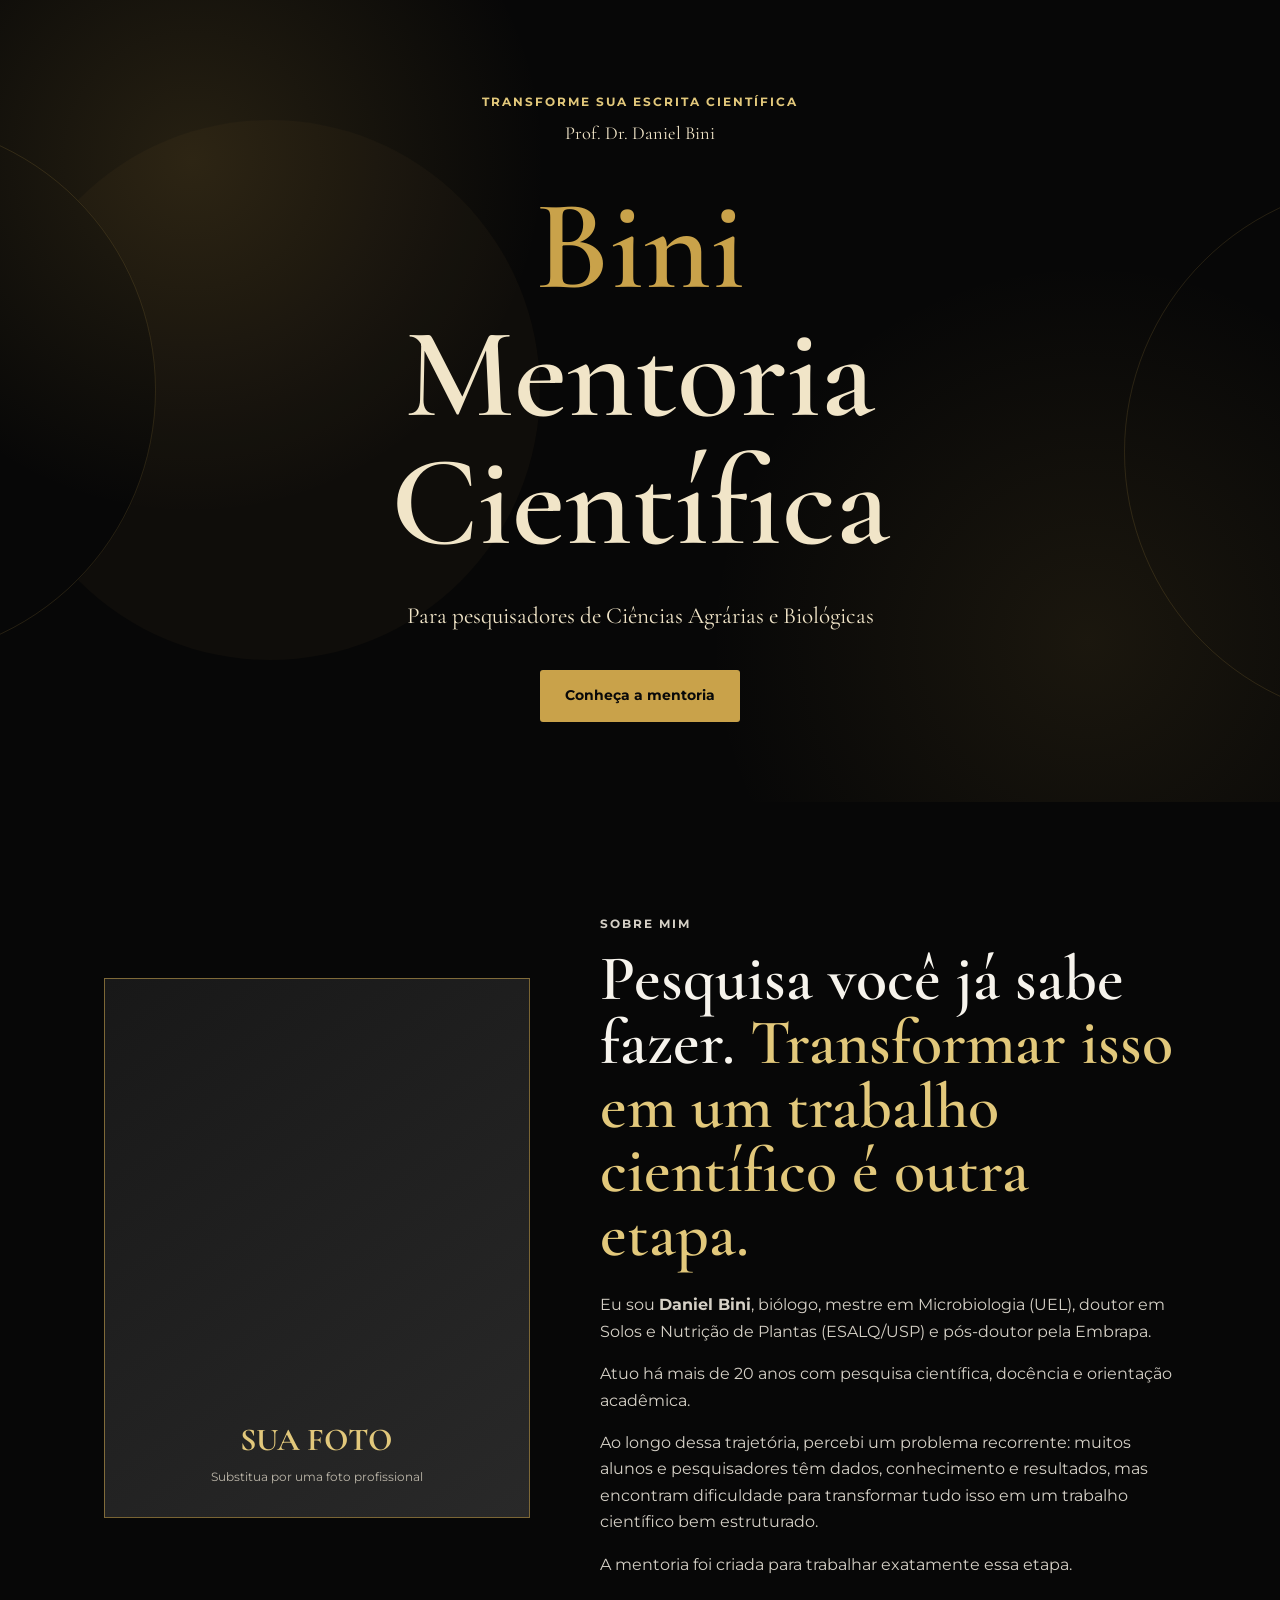
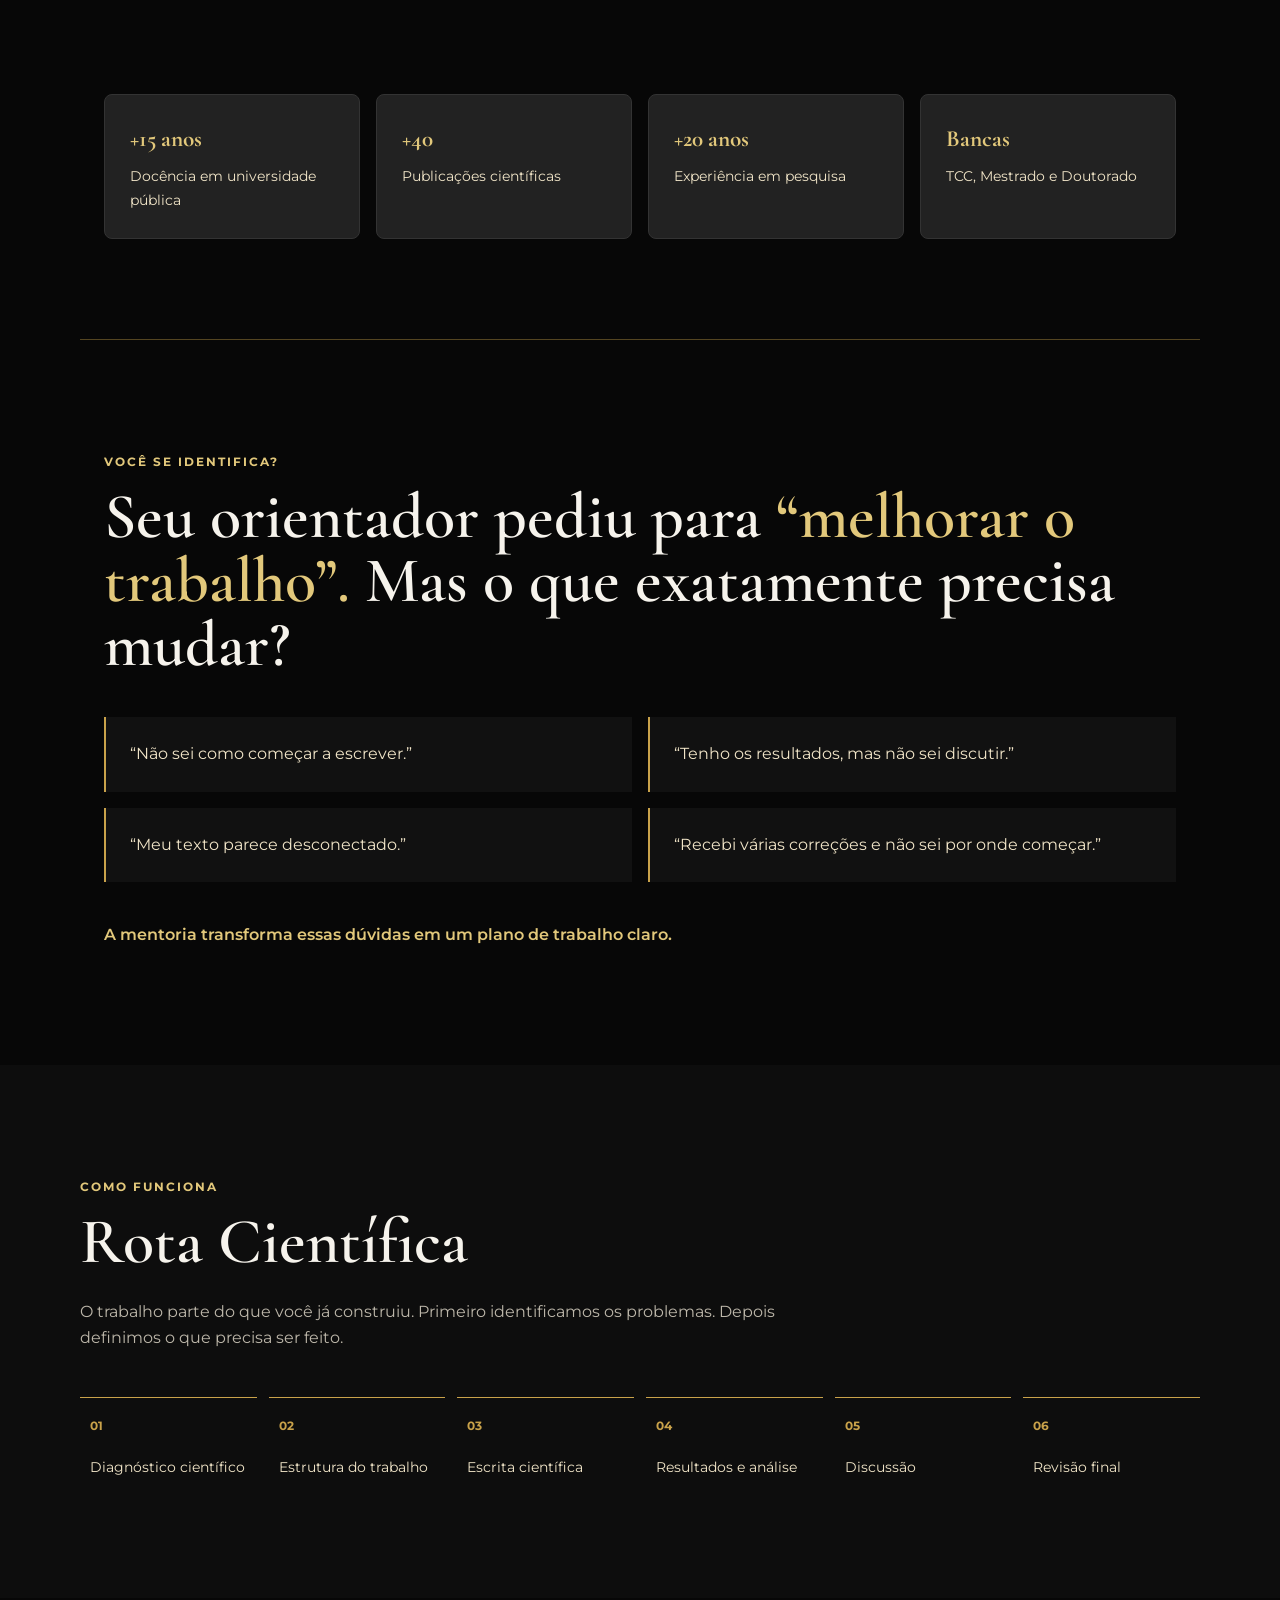
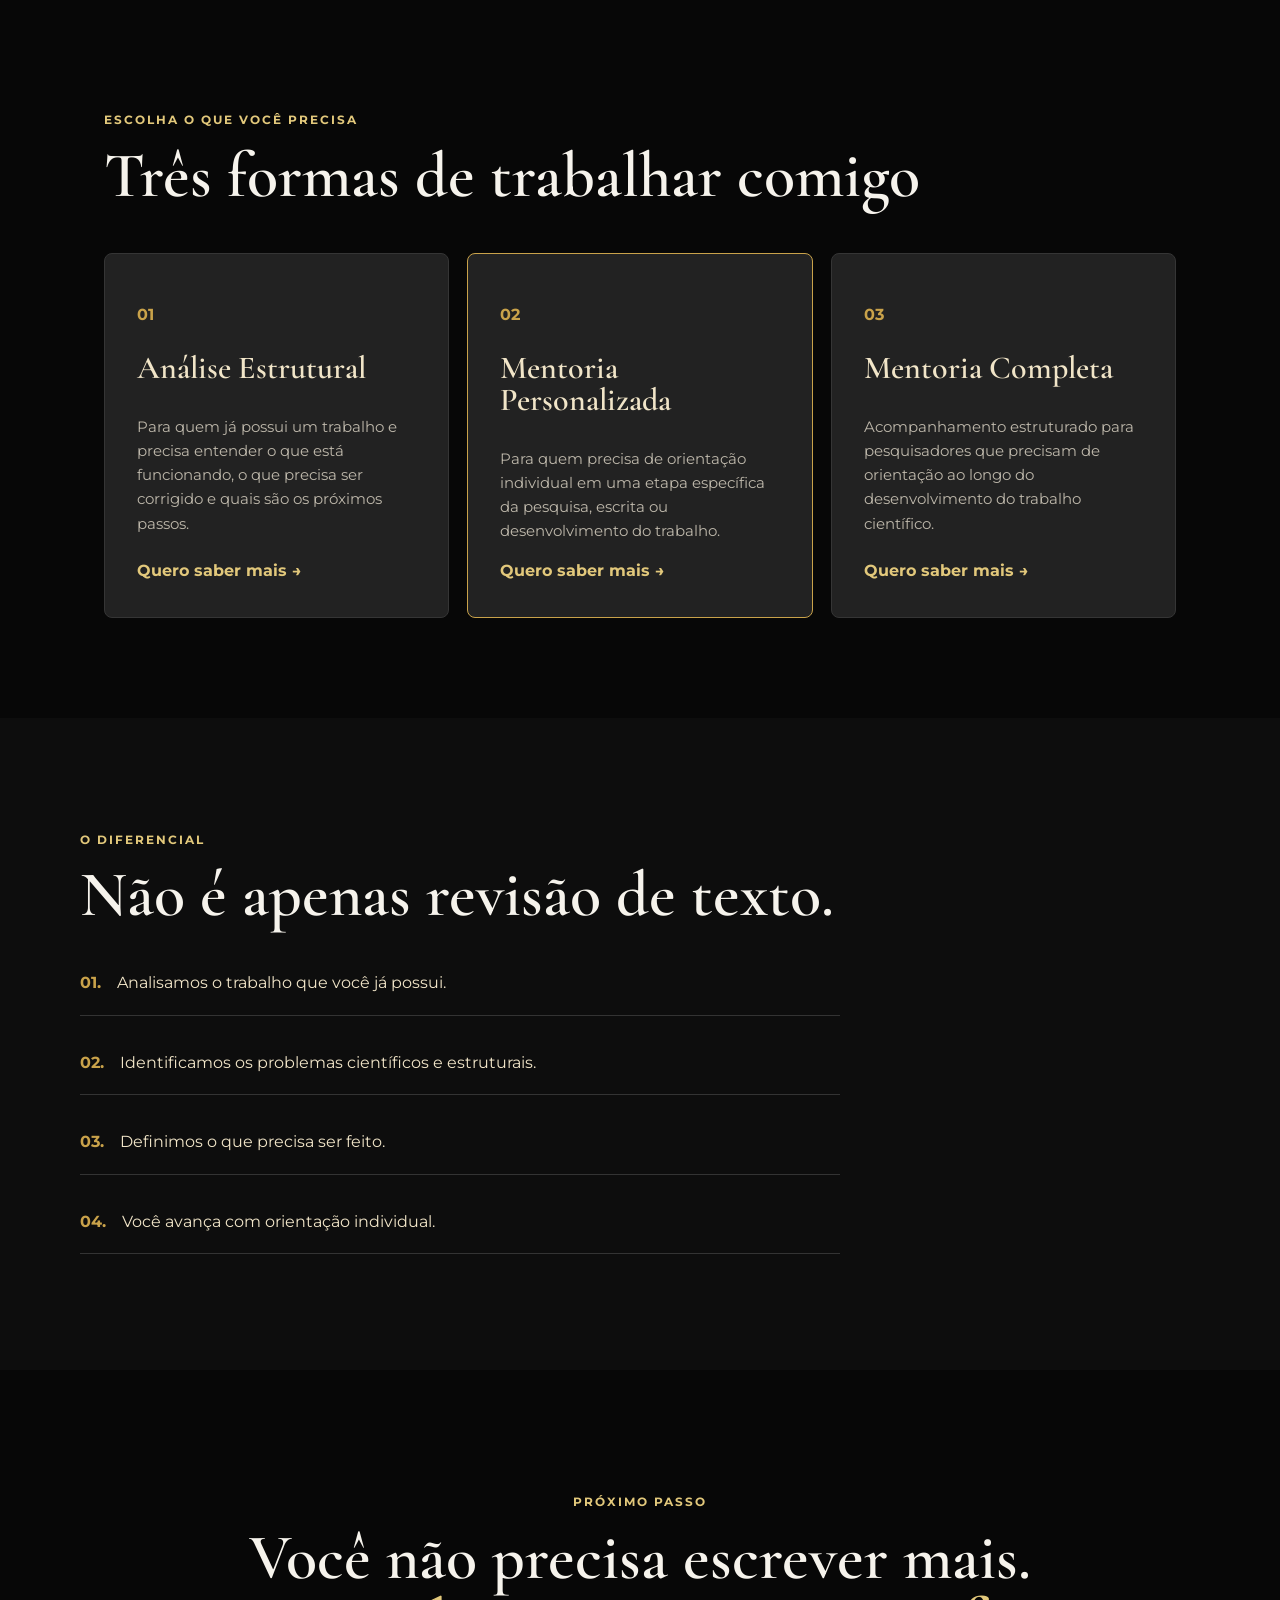
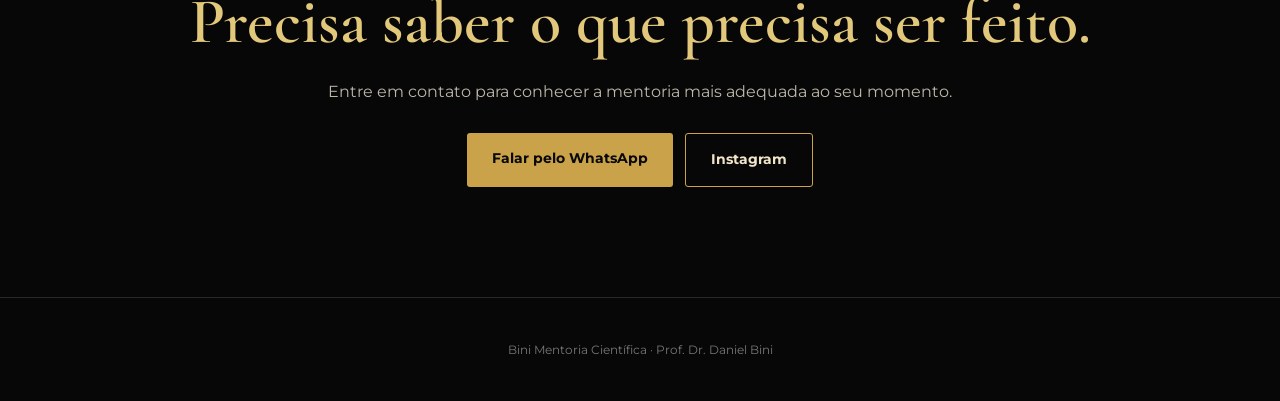
==== index.html @ a2fd9efd "Add files via upload" ====
<!DOCTYPE html>
<html lang="pt-BR">
<head>
  <meta charset="UTF-8">
  <meta name="viewport" content="width=device-width, initial-scale=1.0">
  <meta name="description" content="Bini Mentoria Científica — mentoria individual para pesquisadores de Ciências Agrárias e Biológicas.">
  <title>Bini Mentoria Científica | Prof. Dr. Daniel Bini</title>
  <link rel="stylesheet" href="style.css">
</head>
<body>

<header class="hero">
  <div class="hero-inner">
    <p class="eyebrow">TRANSFORME SUA ESCRITA CIENTÍFICA</p>
    <p class="author">Prof. Dr. Daniel Bini</p>

    <h1>Bini<br><span>Mentoria Científica</span></h1>

    <p class="audience">Para pesquisadores de Ciências Agrárias e Biológicas</p>

    <a class="button" href="#mentoria">Conheça a mentoria</a>
  </div>
</header>

<main>

<section class="section about">
  <div class="photo-placeholder">
    <div>
      <strong>SUA FOTO</strong>
      <span>Substitua por uma foto profissional</span>
    </div>
  </div>

  <div class="about-text">
    <p class="section-label">SOBRE MIM</p>
    <h2>Pesquisa você já sabe fazer. <span>Transformar isso em um trabalho científico é outra etapa.</span></h2>

    <p>Eu sou <strong>Daniel Bini</strong>, biólogo, mestre em Microbiologia (UEL), doutor em Solos e Nutrição de Plantas (ESALQ/USP) e pós-doutor pela Embrapa.</p>

    <p>Atuo há mais de 20 anos com pesquisa científica, docência e orientação acadêmica.</p>

    <p>Ao longo dessa trajetória, percebi um problema recorrente: muitos alunos e pesquisadores têm dados, conhecimento e resultados, mas encontram dificuldade para transformar tudo isso em um trabalho científico bem estruturado.</p>

    <p>A mentoria foi criada para trabalhar exatamente essa etapa.</p>
  </div>
</section>

<section class="stats">
  <div class="stat"><strong>+15 anos</strong><span>Docência em universidade pública</span></div>
  <div class="stat"><strong>+40</strong><span>Publicações científicas</span></div>
  <div class="stat"><strong>+20 anos</strong><span>Experiência em pesquisa</span></div>
  <div class="stat"><strong>Bancas</strong><span>TCC, Mestrado e Doutorado</span></div>
</section>

<section class="section problem">
  <p class="section-label">VOCÊ SE IDENTIFICA?</p>
  <h2>Seu orientador pediu para <span>“melhorar o trabalho”.</span> Mas o que exatamente precisa mudar?</h2>

  <div class="problem-grid">
    <div>“Não sei como começar a escrever.”</div>
    <div>“Tenho os resultados, mas não sei discutir.”</div>
    <div>“Meu texto parece desconectado.”</div>
    <div>“Recebi várias correções e não sei por onde começar.”</div>
  </div>

  <p class="closing">A mentoria transforma essas dúvidas em um plano de trabalho claro.</p>
</section>

<section class="section method">
  <p class="section-label">COMO FUNCIONA</p>
  <h2>Rota Científica</h2>
  <p class="intro">O trabalho parte do que você já construiu. Primeiro identificamos os problemas. Depois definimos o que precisa ser feito.</p>

  <div class="steps">
    <div><b>01</b><span>Diagnóstico científico</span></div>
    <div><b>02</b><span>Estrutura do trabalho</span></div>
    <div><b>03</b><span>Escrita científica</span></div>
    <div><b>04</b><span>Resultados e análise</span></div>
    <div><b>05</b><span>Discussão</span></div>
    <div><b>06</b><span>Revisão final</span></div>
  </div>
</section>

<section class="section offers" id="mentoria">
  <p class="section-label">ESCOLHA O QUE VOCÊ PRECISA</p>
  <h2>Três formas de trabalhar comigo</h2>

  <div class="offer-grid">
    <article class="offer">
      <p class="offer-number">01</p>
      <h3>Análise Estrutural</h3>
      <p>Para quem já possui um trabalho e precisa entender o que está funcionando, o que precisa ser corrigido e quais são os próximos passos.</p>
      <a class="text-link" href="#contato">Quero saber mais →</a>
    </article>

    <article class="offer featured">
      <p class="offer-number">02</p>
      <h3>Mentoria Personalizada</h3>
      <p>Para quem precisa de orientação individual em uma etapa específica da pesquisa, escrita ou desenvolvimento do trabalho.</p>
      <a class="text-link" href="#contato">Quero saber mais →</a>
    </article>

    <article class="offer">
      <p class="offer-number">03</p>
      <h3>Mentoria Completa</h3>
      <p>Acompanhamento estruturado para pesquisadores que precisam de orientação ao longo do desenvolvimento do trabalho científico.</p>
      <a class="text-link" href="#contato">Quero saber mais →</a>
    </article>
  </div>
</section>

<section class="section difference">
  <p class="section-label">O DIFERENCIAL</p>
  <h2>Não é apenas revisão de texto.</h2>
  <div class="difference-list">
    <p><strong>01.</strong> Analisamos o trabalho que você já possui.</p>
    <p><strong>02.</strong> Identificamos os problemas científicos e estruturais.</p>
    <p><strong>03.</strong> Definimos o que precisa ser feito.</p>
    <p><strong>04.</strong> Você avança com orientação individual.</p>
  </div>
</section>

<section class="cta" id="contato">
  <p class="section-label">PRÓXIMO PASSO</p>
  <h2>Você não precisa escrever mais.<br><span>Precisa saber o que precisa ser feito.</span></h2>
  <p>Entre em contato para conhecer a mentoria mais adequada ao seu momento.</p>

  <!-- Troque os links abaixo pelos seus links reais -->
  <div class="cta-buttons">
    <a class="button" href="https://wa.me/SEUNUMERO" target="_blank" rel="noopener">Falar pelo WhatsApp</a>
    <a class="button secondary" href="https://instagram.com/dr.danielbini" target="_blank" rel="noopener">Instagram</a>
  </div>
</section>

</main>

<footer>
  <p>Bini Mentoria Científica · Prof. Dr. Daniel Bini</p>
</footer>

</body>
</html>
---- style.css ----
@import url('https://fonts.googleapis.com/css2?family=Cormorant+Garamond:wght@500;600;700&family=Montserrat:wght@400;500;600;700&display=swap');

:root{
  --black:#070707;
  --gold:#c9a24a;
  --gold-light:#e2c87b;
  --cream:#f1e5c8;
  --white:#f6f3ec;
  --card:#222222;
  --muted:#bdb7aa;
}

*{box-sizing:border-box}
html{scroll-behavior:smooth}
body{
  margin:0;
  background:var(--black);
  color:var(--white);
  font-family:Montserrat,Arial,sans-serif;
  line-height:1.65;
}
a{color:inherit;text-decoration:none}

.hero{
  min-height:88vh;
  display:flex;
  align-items:center;
  justify-content:center;
  text-align:center;
  padding:80px 22px;
  position:relative;
  overflow:hidden;
  background:
    radial-gradient(circle at 15% 20%, rgba(201,162,74,.16), transparent 28%),
    radial-gradient(circle at 85% 80%, rgba(201,162,74,.10), transparent 30%),
    var(--black);
}
.hero:before,.hero:after{
  content:"";
  position:absolute;
  width:42vw;
  height:42vw;
  border:1px solid rgba(201,162,74,.16);
  border-radius:50%;
}
.hero:before{left:-30vw;top:15%;box-shadow:30vw 0 0 rgba(201,162,74,.04)}
.hero:after{right:-30vw;bottom:10%}

.hero-inner{max-width:900px;position:relative;z-index:2}
.eyebrow,.section-label{
  color:var(--gold-light);
  letter-spacing:.16em;
  font-size:.78rem;
  font-weight:700;
}
.author{font-family:"Cormorant Garamond",serif;font-size:1.15rem;color:var(--cream);margin-top:-8px}
h1,h2,h3{
  font-family:"Cormorant Garamond",Georgia,serif;
  font-weight:600;
  line-height:1;
}
h1{font-size:clamp(4rem,11vw,8rem);margin:35px 0 30px;color:var(--gold)}
h1 span{color:var(--cream)}
h2{font-size:clamp(2.4rem,5vw,4.2rem);margin:12px 0 25px}
h2 span{color:var(--gold-light)}
h3{font-size:2rem;color:var(--cream);margin:8px 0 16px}
.audience{font-family:"Cormorant Garamond",serif;font-size:1.45rem;color:var(--cream);max-width:600px;margin:0 auto 35px}

.button{
  display:inline-block;
  background:var(--gold);
  color:#090909;
  padding:14px 25px;
  border-radius:3px;
  font-weight:700;
  font-size:.9rem;
  transition:.2s;
}
.button:hover{transform:translateY(-2px);background:var(--gold-light)}
.button.secondary{background:transparent;color:var(--cream);border:1px solid var(--gold)}

.section{max-width:1120px;margin:auto;padding:100px 24px}
.about{display:grid;grid-template-columns: .85fr 1.15fr;gap:70px;align-items:center}
.photo-placeholder{
  min-height:540px;
  border:1px solid rgba(201,162,74,.55);
  background:linear-gradient(145deg,#181818,#292929);
  display:flex;
  align-items:flex-end;
  justify-content:center;
  text-align:center;
  padding:30px;
}
.photo-placeholder div{color:var(--gold-light)}
.photo-placeholder strong{display:block;font-family:"Cormorant Garamond",serif;font-size:2rem}
.photo-placeholder span{display:block;font-size:.75rem;color:var(--muted)}
.about-text p{color:#d5d0c6}

.stats{
  max-width:1120px;
  margin:0 auto;
  padding:0 24px 100px;
  display:grid;
  grid-template-columns:repeat(4,1fr);
  gap:16px;
}
.stat{
  background:var(--card);
  border:1px solid #333;
  border-radius:8px;
  padding:25px;
}
.stat strong{display:block;color:var(--gold-light);font-family:"Cormorant Garamond",serif;font-size:1.45rem}
.stat span{display:block;margin-top:7px;color:var(--cream);font-size:.9rem}

.problem{border-top:1px solid rgba(201,162,74,.4)}
.problem-grid{display:grid;grid-template-columns:repeat(2,1fr);gap:16px;margin:40px 0}
.problem-grid div{
  padding:24px;
  border-left:2px solid var(--gold);
  background:#111;
  color:var(--cream);
}
.closing{color:var(--gold-light);font-weight:600}

.method{background:#0d0d0d;max-width:none;padding-left:max(24px,calc((100vw - 1120px)/2));padding-right:max(24px,calc((100vw - 1120px)/2))}
.intro{max-width:720px;color:var(--muted)}
.steps{display:grid;grid-template-columns:repeat(6,1fr);gap:12px;margin-top:45px}
.steps div{border-top:1px solid var(--gold);padding:18px 10px}
.steps b{display:block;color:var(--gold);font-size:.75rem;margin-bottom:18px}
.steps span{font-size:.85rem;color:var(--cream)}

.offer-grid{display:grid;grid-template-columns:repeat(3,1fr);gap:18px;margin-top:45px}
.offer{
  background:var(--card);
  border:1px solid #353535;
  border-radius:8px;
  padding:32px;
  display:flex;
  flex-direction:column;
  min-height:330px;
}
.offer.featured{border-color:var(--gold)}
.offer-number{color:var(--gold);font-weight:700}
.offer p:not(.offer-number){color:var(--muted);font-size:.92rem}
.text-link{color:var(--gold-light);font-weight:700;margin-top:auto}

.difference{background:#0d0d0d;max-width:none;padding-left:max(24px,calc((100vw - 1120px)/2));padding-right:max(24px,calc((100vw - 1120px)/2))}
.difference-list{max-width:760px}
.difference-list p{border-bottom:1px solid #333;padding:18px 0;color:var(--cream)}
.difference-list strong{color:var(--gold);margin-right:12px}

.cta{text-align:center;padding:110px 24px;max-width:950px;margin:auto}
.cta p:not(.section-label){color:var(--muted);max-width:650px;margin:0 auto 28px}
.cta-buttons{display:flex;justify-content:center;gap:12px;flex-wrap:wrap}

footer{border-top:1px solid #292929;text-align:center;padding:30px 20px;color:#777;font-size:.75rem}

@media(max-width:800px){
  .about{grid-template-columns:1fr;gap:40px}
  .photo-placeholder{min-height:380px}
  .stats{grid-template-columns:repeat(2,1fr)}
  .steps{grid-template-columns:repeat(2,1fr)}
  .offer-grid{grid-template-columns:1fr}
}
@media(max-width:500px){
  .section{padding:75px 20px}
  .hero{min-height:82vh}
  h1{font-size:4.2rem}
  .stats{grid-template-columns:1fr}
  .problem-grid{grid-template-columns:1fr}
}
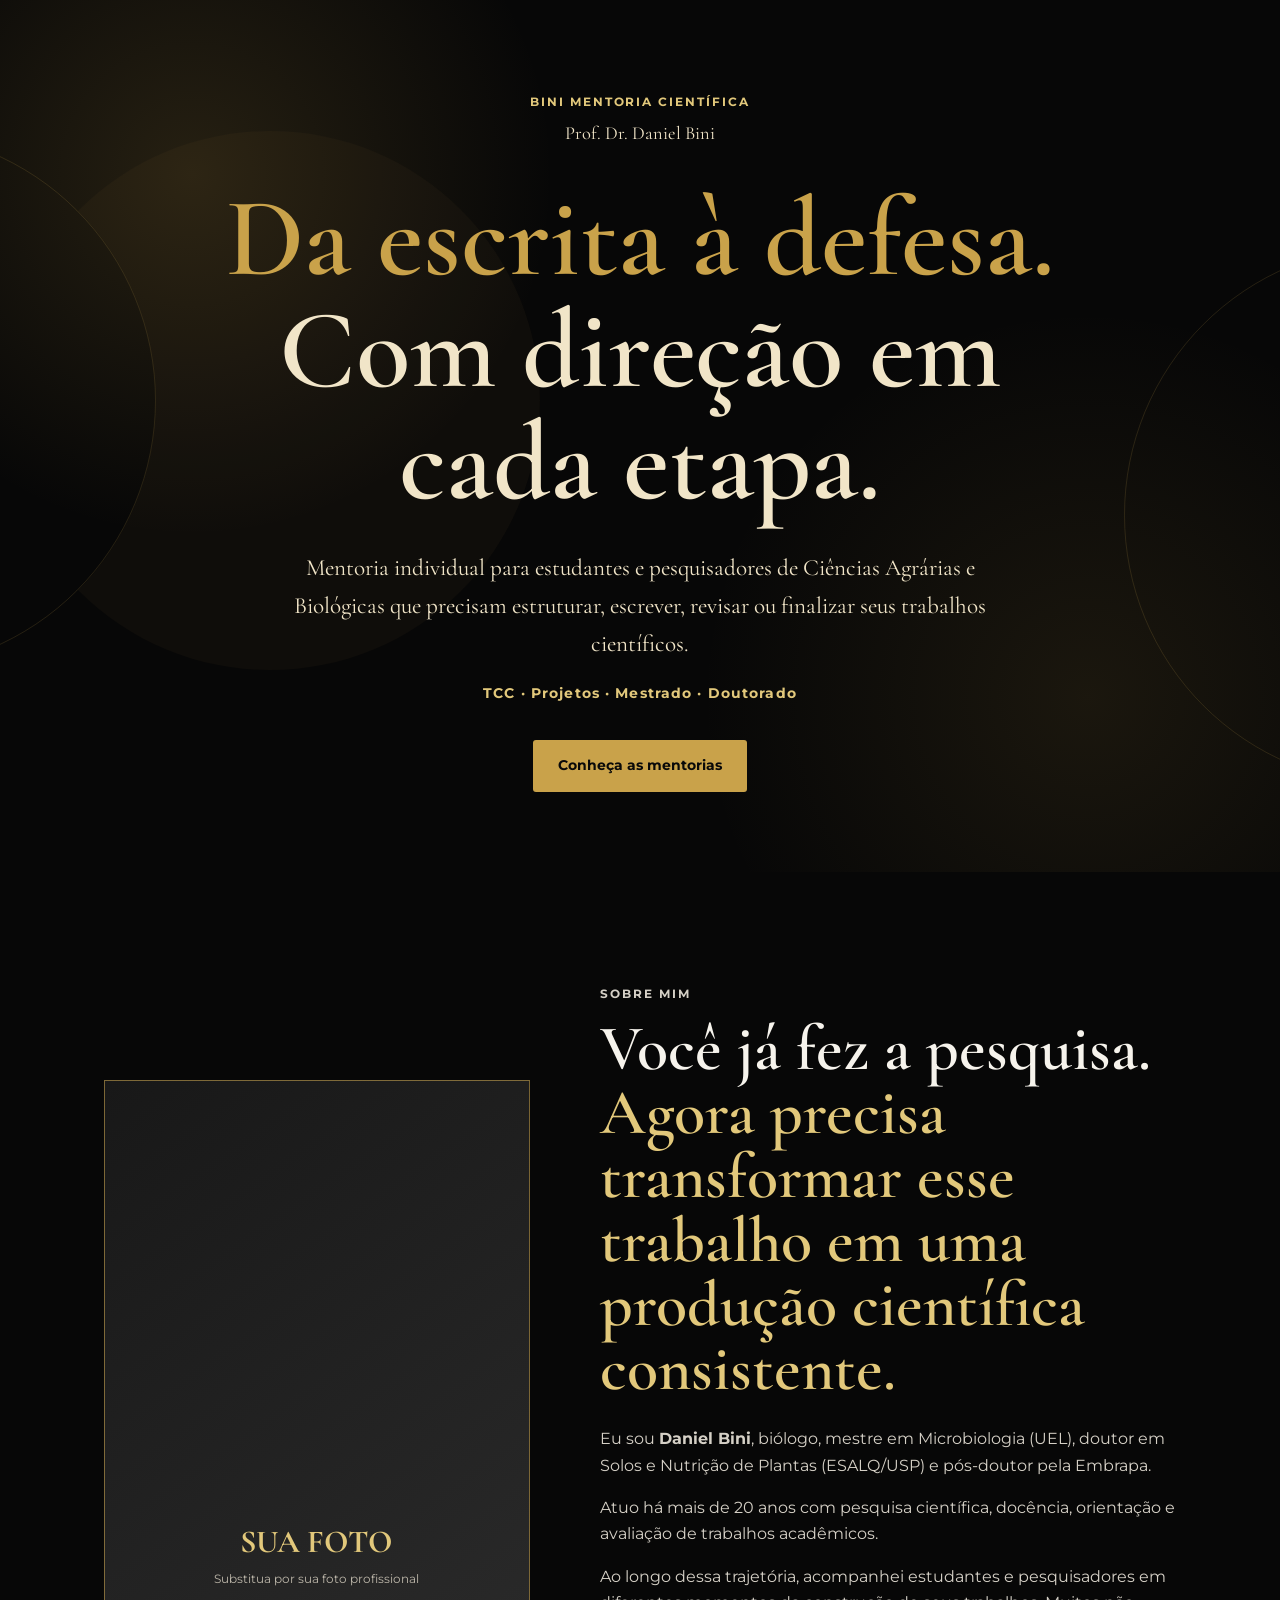
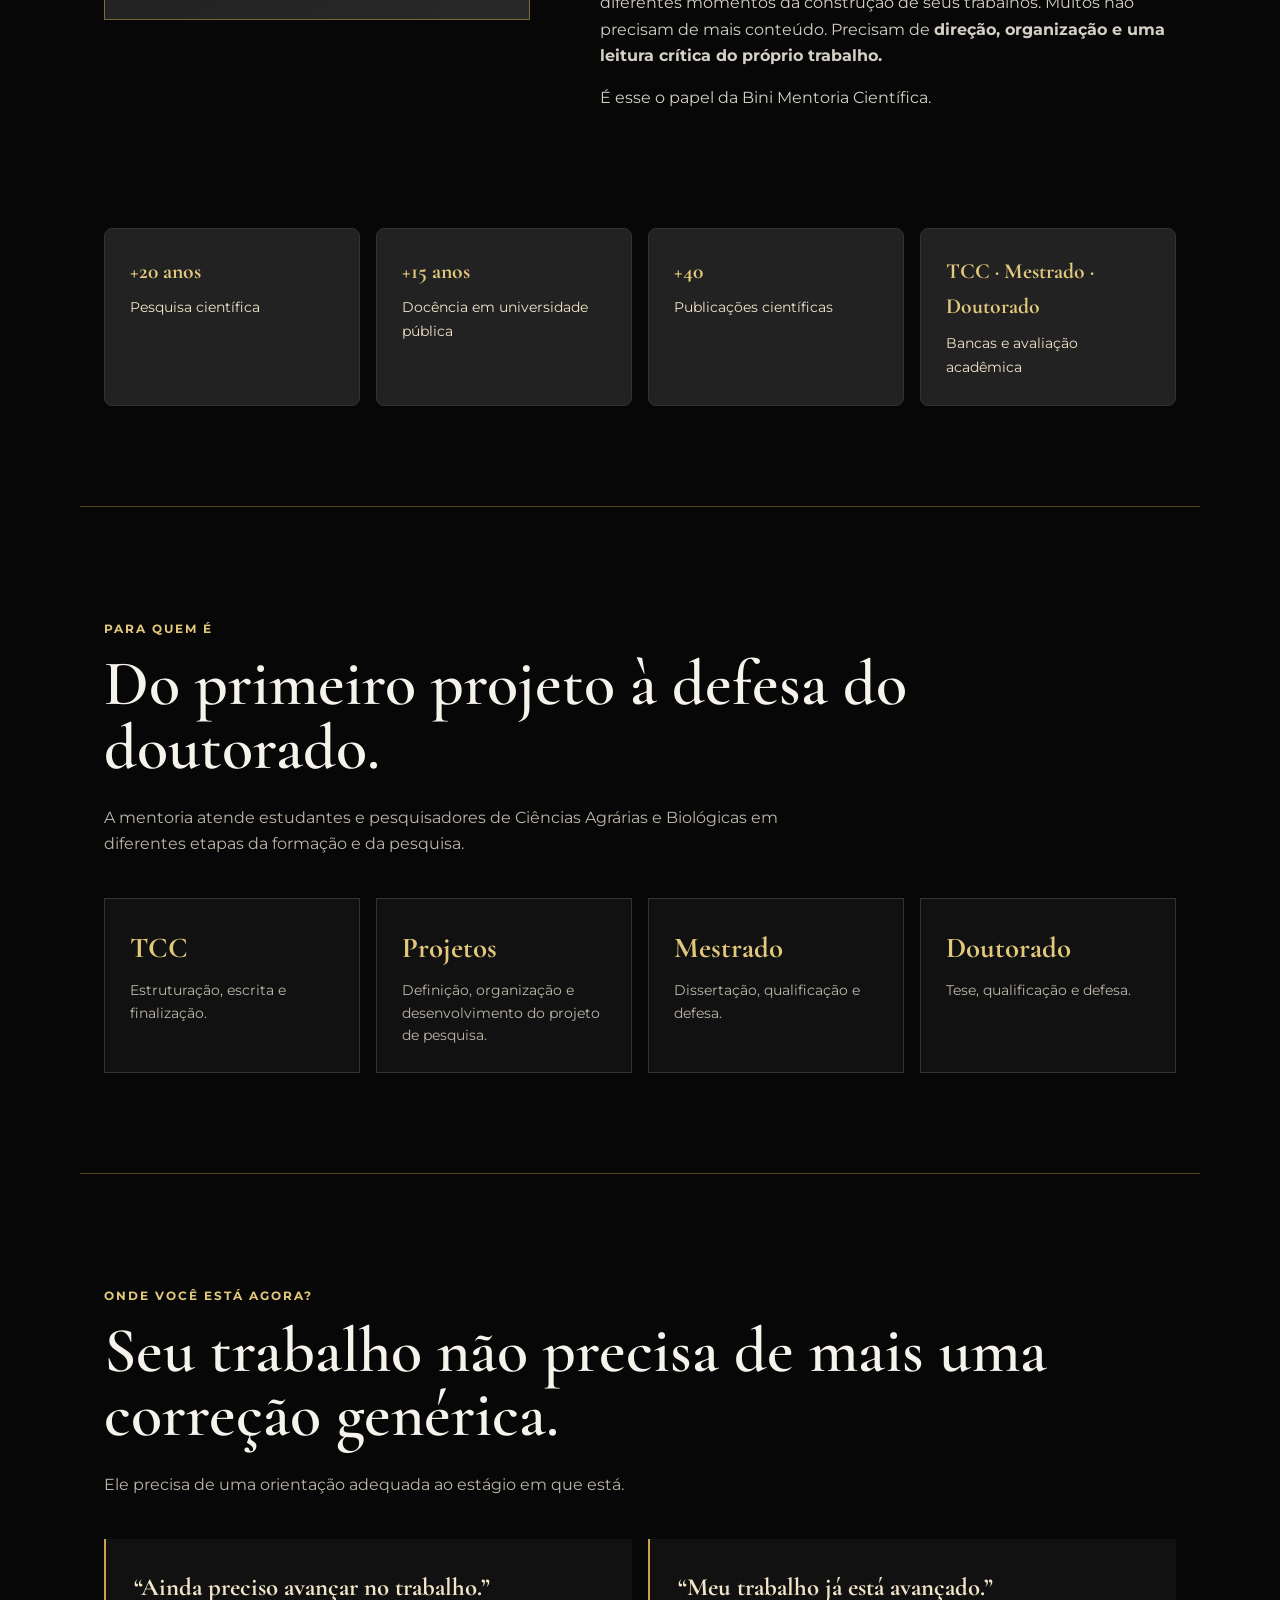
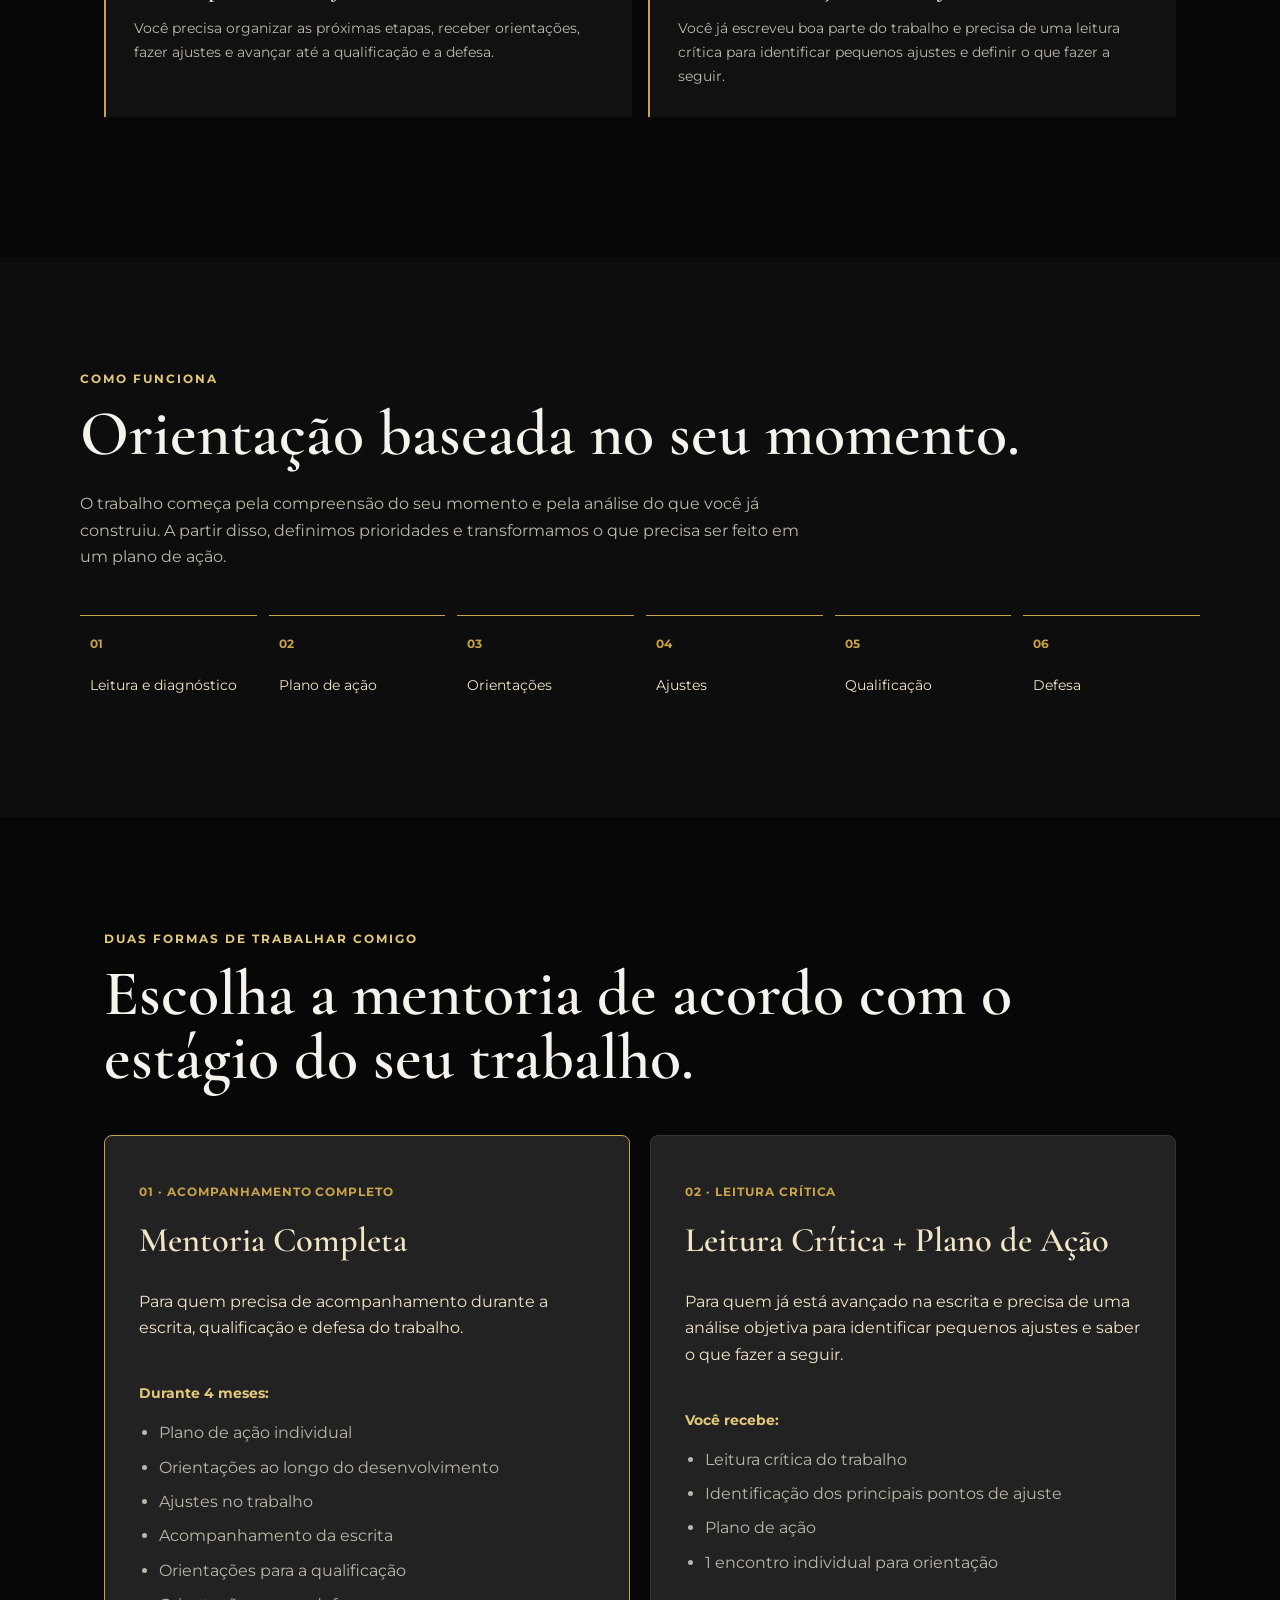
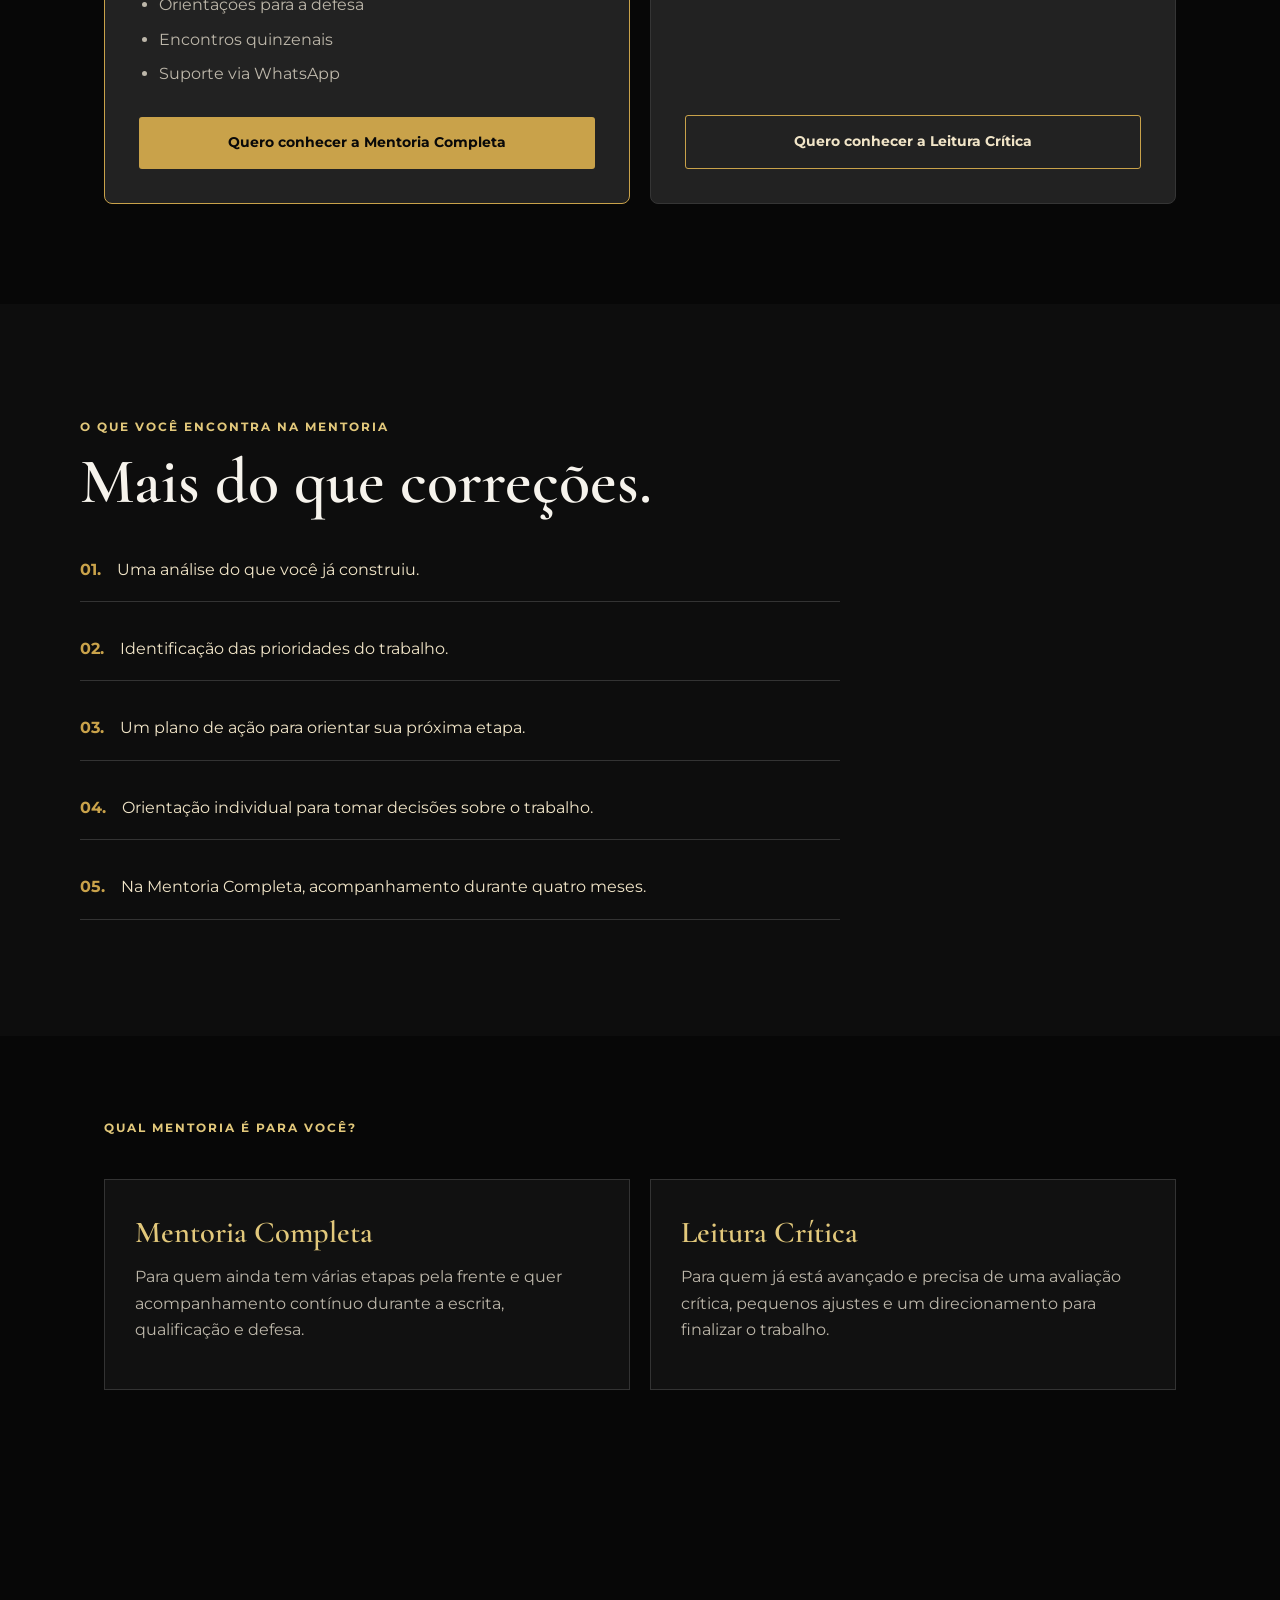
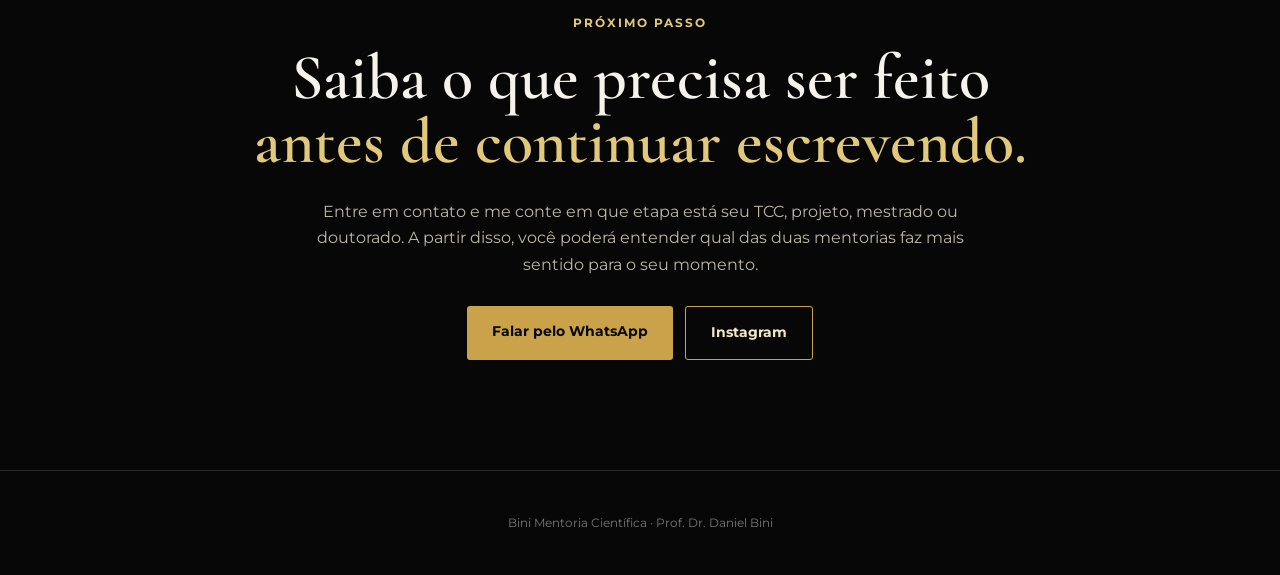
==== commit d2d9fe6a: "Add files via upload" ====
--- a/index.html
+++ b/index.html
@@ -3,7 +3,7 @@
 <head>
   <meta charset="UTF-8">
   <meta name="viewport" content="width=device-width, initial-scale=1.0">
-  <meta name="description" content="Bini Mentoria Científica — mentoria individual para pesquisadores de Ciências Agrárias e Biológicas.">
+  <meta name="description" content="Bini Mentoria Científica — orientação individual para TCC, projetos, mestrado e doutorado.">
   <title>Bini Mentoria Científica | Prof. Dr. Daniel Bini</title>
   <link rel="stylesheet" href="style.css">
 </head>
@@ -11,14 +11,19 @@
 
 <header class="hero">
   <div class="hero-inner">
-    <p class="eyebrow">TRANSFORME SUA ESCRITA CIENTÍFICA</p>
+    <p class="eyebrow">BINI MENTORIA CIENTÍFICA</p>
     <p class="author">Prof. Dr. Daniel Bini</p>
 
-    <h1>Bini<br><span>Mentoria Científica</span></h1>
-
-    <p class="audience">Para pesquisadores de Ciências Agrárias e Biológicas</p>
-
-    <a class="button" href="#mentoria">Conheça a mentoria</a>
+    <h1>Da escrita à defesa.<br><span>Com direção em cada etapa.</span></h1>
+
+    <p class="hero-text">
+      Mentoria individual para estudantes e pesquisadores de Ciências Agrárias e Biológicas
+      que precisam estruturar, escrever, revisar ou finalizar seus trabalhos científicos.
+    </p>
+
+    <p class="audience-tags">TCC · Projetos · Mestrado · Doutorado</p>
+
+    <a class="button" href="#servicos">Conheça as mentorias</a>
   </div>
 </header>
 
@@ -28,106 +33,177 @@
   <div class="photo-placeholder">
     <div>
       <strong>SUA FOTO</strong>
-      <span>Substitua por uma foto profissional</span>
+      <span>Substitua por sua foto profissional</span>
     </div>
   </div>
 
   <div class="about-text">
     <p class="section-label">SOBRE MIM</p>
-    <h2>Pesquisa você já sabe fazer. <span>Transformar isso em um trabalho científico é outra etapa.</span></h2>
+    <h2>Você já fez a pesquisa. <span>Agora precisa transformar esse trabalho em uma produção científica consistente.</span></h2>
 
     <p>Eu sou <strong>Daniel Bini</strong>, biólogo, mestre em Microbiologia (UEL), doutor em Solos e Nutrição de Plantas (ESALQ/USP) e pós-doutor pela Embrapa.</p>
 
-    <p>Atuo há mais de 20 anos com pesquisa científica, docência e orientação acadêmica.</p>
-
-    <p>Ao longo dessa trajetória, percebi um problema recorrente: muitos alunos e pesquisadores têm dados, conhecimento e resultados, mas encontram dificuldade para transformar tudo isso em um trabalho científico bem estruturado.</p>
-
-    <p>A mentoria foi criada para trabalhar exatamente essa etapa.</p>
+    <p>Atuo há mais de 20 anos com pesquisa científica, docência, orientação e avaliação de trabalhos acadêmicos.</p>
+
+    <p>Ao longo dessa trajetória, acompanhei estudantes e pesquisadores em diferentes momentos da construção de seus trabalhos. Muitos não precisam de mais conteúdo. Precisam de <strong>direção, organização e uma leitura crítica do próprio trabalho.</strong></p>
+
+    <p>É esse o papel da Bini Mentoria Científica.</p>
   </div>
 </section>
 
 <section class="stats">
+  <div class="stat"><strong>+20 anos</strong><span>Pesquisa científica</span></div>
   <div class="stat"><strong>+15 anos</strong><span>Docência em universidade pública</span></div>
   <div class="stat"><strong>+40</strong><span>Publicações científicas</span></div>
-  <div class="stat"><strong>+20 anos</strong><span>Experiência em pesquisa</span></div>
-  <div class="stat"><strong>Bancas</strong><span>TCC, Mestrado e Doutorado</span></div>
+  <div class="stat"><strong>TCC · Mestrado · Doutorado</strong><span>Bancas e avaliação acadêmica</span></div>
+</section>
+
+<section class="section audience-section">
+  <p class="section-label">PARA QUEM É</p>
+  <h2>Do primeiro projeto à defesa do doutorado.</h2>
+  <p class="intro">
+    A mentoria atende estudantes e pesquisadores de Ciências Agrárias e Biológicas
+    em diferentes etapas da formação e da pesquisa.
+  </p>
+
+  <div class="audience-grid">
+    <div><strong>TCC</strong><span>Estruturação, escrita e finalização.</span></div>
+    <div><strong>Projetos</strong><span>Definição, organização e desenvolvimento do projeto de pesquisa.</span></div>
+    <div><strong>Mestrado</strong><span>Dissertação, qualificação e defesa.</span></div>
+    <div><strong>Doutorado</strong><span>Tese, qualificação e defesa.</span></div>
+  </div>
 </section>
 
 <section class="section problem">
-  <p class="section-label">VOCÊ SE IDENTIFICA?</p>
-  <h2>Seu orientador pediu para <span>“melhorar o trabalho”.</span> Mas o que exatamente precisa mudar?</h2>
+  <p class="section-label">ONDE VOCÊ ESTÁ AGORA?</p>
+  <h2>Seu trabalho não precisa de mais uma correção genérica.</h2>
+  <p class="intro">Ele precisa de uma orientação adequada ao estágio em que está.</p>
 
   <div class="problem-grid">
-    <div>“Não sei como começar a escrever.”</div>
-    <div>“Tenho os resultados, mas não sei discutir.”</div>
-    <div>“Meu texto parece desconectado.”</div>
-    <div>“Recebi várias correções e não sei por onde começar.”</div>
-  </div>
-
-  <p class="closing">A mentoria transforma essas dúvidas em um plano de trabalho claro.</p>
+    <div>
+      <strong>“Ainda preciso avançar no trabalho.”</strong>
+      <span>Você precisa organizar as próximas etapas, receber orientações, fazer ajustes e avançar até a qualificação e a defesa.</span>
+    </div>
+
+    <div>
+      <strong>“Meu trabalho já está avançado.”</strong>
+      <span>Você já escreveu boa parte do trabalho e precisa de uma leitura crítica para identificar pequenos ajustes e definir o que fazer a seguir.</span>
+    </div>
+  </div>
 </section>
 
 <section class="section method">
   <p class="section-label">COMO FUNCIONA</p>
-  <h2>Rota Científica</h2>
-  <p class="intro">O trabalho parte do que você já construiu. Primeiro identificamos os problemas. Depois definimos o que precisa ser feito.</p>
+  <h2>Orientação baseada no seu momento.</h2>
+  <p class="intro">
+    O trabalho começa pela compreensão do seu momento e pela análise do que você já construiu.
+    A partir disso, definimos prioridades e transformamos o que precisa ser feito em um plano de ação.
+  </p>
 
   <div class="steps">
-    <div><b>01</b><span>Diagnóstico científico</span></div>
-    <div><b>02</b><span>Estrutura do trabalho</span></div>
-    <div><b>03</b><span>Escrita científica</span></div>
-    <div><b>04</b><span>Resultados e análise</span></div>
-    <div><b>05</b><span>Discussão</span></div>
-    <div><b>06</b><span>Revisão final</span></div>
-  </div>
-</section>
-
-<section class="section offers" id="mentoria">
-  <p class="section-label">ESCOLHA O QUE VOCÊ PRECISA</p>
-  <h2>Três formas de trabalhar comigo</h2>
+    <div><b>01</b><span>Leitura e diagnóstico</span></div>
+    <div><b>02</b><span>Plano de ação</span></div>
+    <div><b>03</b><span>Orientações</span></div>
+    <div><b>04</b><span>Ajustes</span></div>
+    <div><b>05</b><span>Qualificação</span></div>
+    <div><b>06</b><span>Defesa</span></div>
+  </div>
+</section>
+
+<section class="section offers" id="servicos">
+  <p class="section-label">DUAS FORMAS DE TRABALHAR COMIGO</p>
+  <h2>Escolha a mentoria de acordo com o estágio do seu trabalho.</h2>
 
   <div class="offer-grid">
+
+    <article class="offer featured">
+      <p class="offer-number">01 · ACOMPANHAMENTO COMPLETO</p>
+      <h3>Mentoria Completa</h3>
+
+      <p class="offer-lead">
+        Para quem precisa de acompanhamento durante a escrita,
+        qualificação e defesa do trabalho.
+      </p>
+
+      <div class="details">
+        <p><strong>Durante 4 meses:</strong></p>
+        <ul>
+          <li>Plano de ação individual</li>
+          <li>Orientações ao longo do desenvolvimento</li>
+          <li>Ajustes no trabalho</li>
+          <li>Acompanhamento da escrita</li>
+          <li>Orientações para a qualificação</li>
+          <li>Orientações para a defesa</li>
+          <li>Encontros quinzenais</li>
+          <li>Suporte via WhatsApp</li>
+        </ul>
+      </div>
+
+      <a class="button" href="#contato">Quero conhecer a Mentoria Completa</a>
+    </article>
+
     <article class="offer">
-      <p class="offer-number">01</p>
-      <h3>Análise Estrutural</h3>
-      <p>Para quem já possui um trabalho e precisa entender o que está funcionando, o que precisa ser corrigido e quais são os próximos passos.</p>
-      <a class="text-link" href="#contato">Quero saber mais →</a>
+      <p class="offer-number">02 · LEITURA CRÍTICA</p>
+      <h3>Leitura Crítica + Plano de Ação</h3>
+
+      <p class="offer-lead">
+        Para quem já está avançado na escrita e precisa de uma análise
+        objetiva para identificar pequenos ajustes e saber o que fazer a seguir.
+      </p>
+
+      <div class="details">
+        <p><strong>Você recebe:</strong></p>
+        <ul>
+          <li>Leitura crítica do trabalho</li>
+          <li>Identificação dos principais pontos de ajuste</li>
+          <li>Plano de ação</li>
+          <li>1 encontro individual para orientação</li>
+        </ul>
+      </div>
+
+      <a class="button secondary" href="#contato">Quero conhecer a Leitura Crítica</a>
     </article>
 
-    <article class="offer featured">
-      <p class="offer-number">02</p>
-      <h3>Mentoria Personalizada</h3>
-      <p>Para quem precisa de orientação individual em uma etapa específica da pesquisa, escrita ou desenvolvimento do trabalho.</p>
-      <a class="text-link" href="#contato">Quero saber mais →</a>
-    </article>
-
-    <article class="offer">
-      <p class="offer-number">03</p>
+  </div>
+</section>
+
+<section class="section difference">
+  <p class="section-label">O QUE VOCÊ ENCONTRA NA MENTORIA</p>
+  <h2>Mais do que correções.</h2>
+
+  <div class="difference-list">
+    <p><strong>01.</strong> Uma análise do que você já construiu.</p>
+    <p><strong>02.</strong> Identificação das prioridades do trabalho.</p>
+    <p><strong>03.</strong> Um plano de ação para orientar sua próxima etapa.</p>
+    <p><strong>04.</strong> Orientação individual para tomar decisões sobre o trabalho.</p>
+    <p><strong>05.</strong> Na Mentoria Completa, acompanhamento durante quatro meses.</p>
+  </div>
+</section>
+
+<section class="section fit">
+  <p class="section-label">QUAL MENTORIA É PARA VOCÊ?</p>
+  <div class="fit-grid">
+    <div>
       <h3>Mentoria Completa</h3>
-      <p>Acompanhamento estruturado para pesquisadores que precisam de orientação ao longo do desenvolvimento do trabalho científico.</p>
-      <a class="text-link" href="#contato">Quero saber mais →</a>
-    </article>
-  </div>
-</section>
-
-<section class="section difference">
-  <p class="section-label">O DIFERENCIAL</p>
-  <h2>Não é apenas revisão de texto.</h2>
-  <div class="difference-list">
-    <p><strong>01.</strong> Analisamos o trabalho que você já possui.</p>
-    <p><strong>02.</strong> Identificamos os problemas científicos e estruturais.</p>
-    <p><strong>03.</strong> Definimos o que precisa ser feito.</p>
-    <p><strong>04.</strong> Você avança com orientação individual.</p>
+      <p>Para quem ainda tem várias etapas pela frente e quer acompanhamento contínuo durante a escrita, qualificação e defesa.</p>
+    </div>
+    <div>
+      <h3>Leitura Crítica</h3>
+      <p>Para quem já está avançado e precisa de uma avaliação crítica, pequenos ajustes e um direcionamento para finalizar o trabalho.</p>
+    </div>
   </div>
 </section>
 
 <section class="cta" id="contato">
   <p class="section-label">PRÓXIMO PASSO</p>
-  <h2>Você não precisa escrever mais.<br><span>Precisa saber o que precisa ser feito.</span></h2>
-  <p>Entre em contato para conhecer a mentoria mais adequada ao seu momento.</p>
-
-  <!-- Troque os links abaixo pelos seus links reais -->
+  <h2>Saiba o que precisa ser feito<br><span>antes de continuar escrevendo.</span></h2>
+  <p>
+    Entre em contato e me conte em que etapa está seu TCC, projeto, mestrado ou doutorado.
+    A partir disso, você poderá entender qual das duas mentorias faz mais sentido para o seu momento.
+  </p>
+
   <div class="cta-buttons">
+    <!-- Substitua SEUNUMERO pelo número do WhatsApp -->
     <a class="button" href="https://wa.me/SEUNUMERO" target="_blank" rel="noopener">Falar pelo WhatsApp</a>
     <a class="button secondary" href="https://instagram.com/dr.danielbini" target="_blank" rel="noopener">Instagram</a>
   </div>
--- a/style.css
+++ b/style.css
@@ -12,161 +12,104 @@
 
 *{box-sizing:border-box}
 html{scroll-behavior:smooth}
-body{
-  margin:0;
-  background:var(--black);
-  color:var(--white);
-  font-family:Montserrat,Arial,sans-serif;
-  line-height:1.65;
-}
+body{margin:0;background:var(--black);color:var(--white);font-family:Montserrat,Arial,sans-serif;line-height:1.65}
 a{color:inherit;text-decoration:none}
 
 .hero{
-  min-height:88vh;
-  display:flex;
-  align-items:center;
-  justify-content:center;
-  text-align:center;
-  padding:80px 22px;
-  position:relative;
-  overflow:hidden;
-  background:
-    radial-gradient(circle at 15% 20%, rgba(201,162,74,.16), transparent 28%),
-    radial-gradient(circle at 85% 80%, rgba(201,162,74,.10), transparent 30%),
-    var(--black);
+  min-height:88vh;display:flex;align-items:center;justify-content:center;text-align:center;
+  padding:80px 22px;position:relative;overflow:hidden;
+  background:radial-gradient(circle at 15% 20%,rgba(201,162,74,.16),transparent 28%),
+             radial-gradient(circle at 85% 80%,rgba(201,162,74,.10),transparent 30%),var(--black);
 }
-.hero:before,.hero:after{
-  content:"";
-  position:absolute;
-  width:42vw;
-  height:42vw;
-  border:1px solid rgba(201,162,74,.16);
-  border-radius:50%;
-}
+.hero:before,.hero:after{content:"";position:absolute;width:42vw;height:42vw;border:1px solid rgba(201,162,74,.16);border-radius:50%}
 .hero:before{left:-30vw;top:15%;box-shadow:30vw 0 0 rgba(201,162,74,.04)}
 .hero:after{right:-30vw;bottom:10%}
-
 .hero-inner{max-width:900px;position:relative;z-index:2}
-.eyebrow,.section-label{
-  color:var(--gold-light);
-  letter-spacing:.16em;
-  font-size:.78rem;
-  font-weight:700;
-}
+.eyebrow,.section-label{color:var(--gold-light);letter-spacing:.16em;font-size:.78rem;font-weight:700}
 .author{font-family:"Cormorant Garamond",serif;font-size:1.15rem;color:var(--cream);margin-top:-8px}
-h1,h2,h3{
-  font-family:"Cormorant Garamond",Georgia,serif;
-  font-weight:600;
-  line-height:1;
-}
-h1{font-size:clamp(4rem,11vw,8rem);margin:35px 0 30px;color:var(--gold)}
+h1,h2,h3{font-family:"Cormorant Garamond",Georgia,serif;font-weight:600;line-height:1}
+h1{font-size:clamp(3.6rem,9vw,7rem);margin:35px 0 30px;color:var(--gold)}
 h1 span{color:var(--cream)}
 h2{font-size:clamp(2.4rem,5vw,4.2rem);margin:12px 0 25px}
 h2 span{color:var(--gold-light)}
-h3{font-size:2rem;color:var(--cream);margin:8px 0 16px}
-.audience{font-family:"Cormorant Garamond",serif;font-size:1.45rem;color:var(--cream);max-width:600px;margin:0 auto 35px}
-
-.button{
-  display:inline-block;
-  background:var(--gold);
-  color:#090909;
-  padding:14px 25px;
-  border-radius:3px;
-  font-weight:700;
-  font-size:.9rem;
-  transition:.2s;
-}
+h3{font-size:2.15rem;color:var(--cream);margin:8px 0 16px}
+.hero-text{font-family:"Cormorant Garamond",serif;font-size:1.45rem;color:var(--cream);max-width:700px;margin:0 auto 18px}
+.audience-tags{color:var(--gold-light);font-weight:700;letter-spacing:.08em;margin:0 auto 35px;font-size:.88rem}
+.button{display:inline-block;background:var(--gold);color:#090909;padding:14px 25px;border-radius:3px;font-weight:700;font-size:.9rem;transition:.2s}
 .button:hover{transform:translateY(-2px);background:var(--gold-light)}
 .button.secondary{background:transparent;color:var(--cream);border:1px solid var(--gold)}
 
 .section{max-width:1120px;margin:auto;padding:100px 24px}
-.about{display:grid;grid-template-columns: .85fr 1.15fr;gap:70px;align-items:center}
-.photo-placeholder{
-  min-height:540px;
-  border:1px solid rgba(201,162,74,.55);
-  background:linear-gradient(145deg,#181818,#292929);
-  display:flex;
-  align-items:flex-end;
-  justify-content:center;
-  text-align:center;
-  padding:30px;
-}
+.about{display:grid;grid-template-columns:.85fr 1.15fr;gap:70px;align-items:center}
+.photo-placeholder{min-height:540px;border:1px solid rgba(201,162,74,.55);background:linear-gradient(145deg,#181818,#292929);display:flex;align-items:flex-end;justify-content:center;text-align:center;padding:30px}
 .photo-placeholder div{color:var(--gold-light)}
 .photo-placeholder strong{display:block;font-family:"Cormorant Garamond",serif;font-size:2rem}
 .photo-placeholder span{display:block;font-size:.75rem;color:var(--muted)}
 .about-text p{color:#d5d0c6}
 
-.stats{
-  max-width:1120px;
-  margin:0 auto;
-  padding:0 24px 100px;
-  display:grid;
-  grid-template-columns:repeat(4,1fr);
-  gap:16px;
-}
-.stat{
-  background:var(--card);
-  border:1px solid #333;
-  border-radius:8px;
-  padding:25px;
-}
-.stat strong{display:block;color:var(--gold-light);font-family:"Cormorant Garamond",serif;font-size:1.45rem}
+.stats{max-width:1120px;margin:0 auto;padding:0 24px 100px;display:grid;grid-template-columns:repeat(4,1fr);gap:16px}
+.stat{background:var(--card);border:1px solid #333;border-radius:8px;padding:25px}
+.stat strong{display:block;color:var(--gold-light);font-family:"Cormorant Garamond",serif;font-size:1.35rem}
 .stat span{display:block;margin-top:7px;color:var(--cream);font-size:.9rem}
+
+.audience-section{border-top:1px solid rgba(201,162,74,.4)}
+.intro{max-width:720px;color:var(--muted)}
+.audience-grid{display:grid;grid-template-columns:repeat(4,1fr);gap:16px;margin-top:40px}
+.audience-grid div{background:#111;border:1px solid #333;padding:25px}
+.audience-grid strong{display:block;color:var(--gold-light);font-family:"Cormorant Garamond",serif;font-size:1.8rem}
+.audience-grid span{display:block;color:var(--muted);font-size:.85rem;margin-top:8px}
 
 .problem{border-top:1px solid rgba(201,162,74,.4)}
 .problem-grid{display:grid;grid-template-columns:repeat(2,1fr);gap:16px;margin:40px 0}
-.problem-grid div{
-  padding:24px;
-  border-left:2px solid var(--gold);
-  background:#111;
-  color:var(--cream);
-}
-.closing{color:var(--gold-light);font-weight:600}
+.problem-grid div{padding:28px;border-left:2px solid var(--gold);background:#111;color:var(--cream)}
+.problem-grid strong{display:block;font-family:"Cormorant Garamond",serif;font-size:1.55rem;color:var(--cream);margin-bottom:10px}
+.problem-grid span{display:block;color:var(--muted);font-size:.9rem}
 
 .method{background:#0d0d0d;max-width:none;padding-left:max(24px,calc((100vw - 1120px)/2));padding-right:max(24px,calc((100vw - 1120px)/2))}
-.intro{max-width:720px;color:var(--muted)}
 .steps{display:grid;grid-template-columns:repeat(6,1fr);gap:12px;margin-top:45px}
 .steps div{border-top:1px solid var(--gold);padding:18px 10px}
 .steps b{display:block;color:var(--gold);font-size:.75rem;margin-bottom:18px}
 .steps span{font-size:.85rem;color:var(--cream)}
 
-.offer-grid{display:grid;grid-template-columns:repeat(3,1fr);gap:18px;margin-top:45px}
-.offer{
-  background:var(--card);
-  border:1px solid #353535;
-  border-radius:8px;
-  padding:32px;
-  display:flex;
-  flex-direction:column;
-  min-height:330px;
-}
+.offer-grid{display:grid;grid-template-columns:repeat(2,1fr);gap:20px;margin-top:45px}
+.offer{background:var(--card);border:1px solid #353535;border-radius:8px;padding:34px;display:flex;flex-direction:column;min-height:560px}
 .offer.featured{border-color:var(--gold)}
-.offer-number{color:var(--gold);font-weight:700}
-.offer p:not(.offer-number){color:var(--muted);font-size:.92rem}
-.text-link{color:var(--gold-light);font-weight:700;margin-top:auto}
+.offer-number{color:var(--gold);font-weight:700;font-size:.76rem;letter-spacing:.08em}
+.offer-lead{color:var(--cream)!important;font-size:1rem!important}
+.details{margin-top:10px}
+.details p{color:var(--gold-light)!important;font-size:.9rem!important}
+.offer ul{padding-left:20px;margin:8px 0 30px;color:var(--muted)}
+.offer li{margin:8px 0}
+.offer .button{margin-top:auto;text-align:center}
 
 .difference{background:#0d0d0d;max-width:none;padding-left:max(24px,calc((100vw - 1120px)/2));padding-right:max(24px,calc((100vw - 1120px)/2))}
 .difference-list{max-width:760px}
 .difference-list p{border-bottom:1px solid #333;padding:18px 0;color:var(--cream)}
 .difference-list strong{color:var(--gold);margin-right:12px}
 
+.fit{padding-top:70px}
+.fit-grid{display:grid;grid-template-columns:repeat(2,1fr);gap:20px;margin-top:40px}
+.fit-grid>div{border:1px solid #333;padding:30px;background:#111}
+.fit-grid h3{font-size:1.9rem;color:var(--gold-light)}
+.fit-grid p{color:var(--muted)}
+
 .cta{text-align:center;padding:110px 24px;max-width:950px;margin:auto}
-.cta p:not(.section-label){color:var(--muted);max-width:650px;margin:0 auto 28px}
+.cta p:not(.section-label){color:var(--muted);max-width:700px;margin:0 auto 28px}
 .cta-buttons{display:flex;justify-content:center;gap:12px;flex-wrap:wrap}
-
 footer{border-top:1px solid #292929;text-align:center;padding:30px 20px;color:#777;font-size:.75rem}
 
 @media(max-width:800px){
   .about{grid-template-columns:1fr;gap:40px}
   .photo-placeholder{min-height:380px}
   .stats{grid-template-columns:repeat(2,1fr)}
+  .audience-grid{grid-template-columns:repeat(2,1fr)}
   .steps{grid-template-columns:repeat(2,1fr)}
-  .offer-grid{grid-template-columns:1fr}
+  .offer-grid,.fit-grid{grid-template-columns:1fr}
 }
 @media(max-width:500px){
   .section{padding:75px 20px}
   .hero{min-height:82vh}
-  h1{font-size:4.2rem}
-  .stats{grid-template-columns:1fr}
+  h1{font-size:4rem}
+  .stats,.audience-grid{grid-template-columns:1fr}
   .problem-grid{grid-template-columns:1fr}
 }
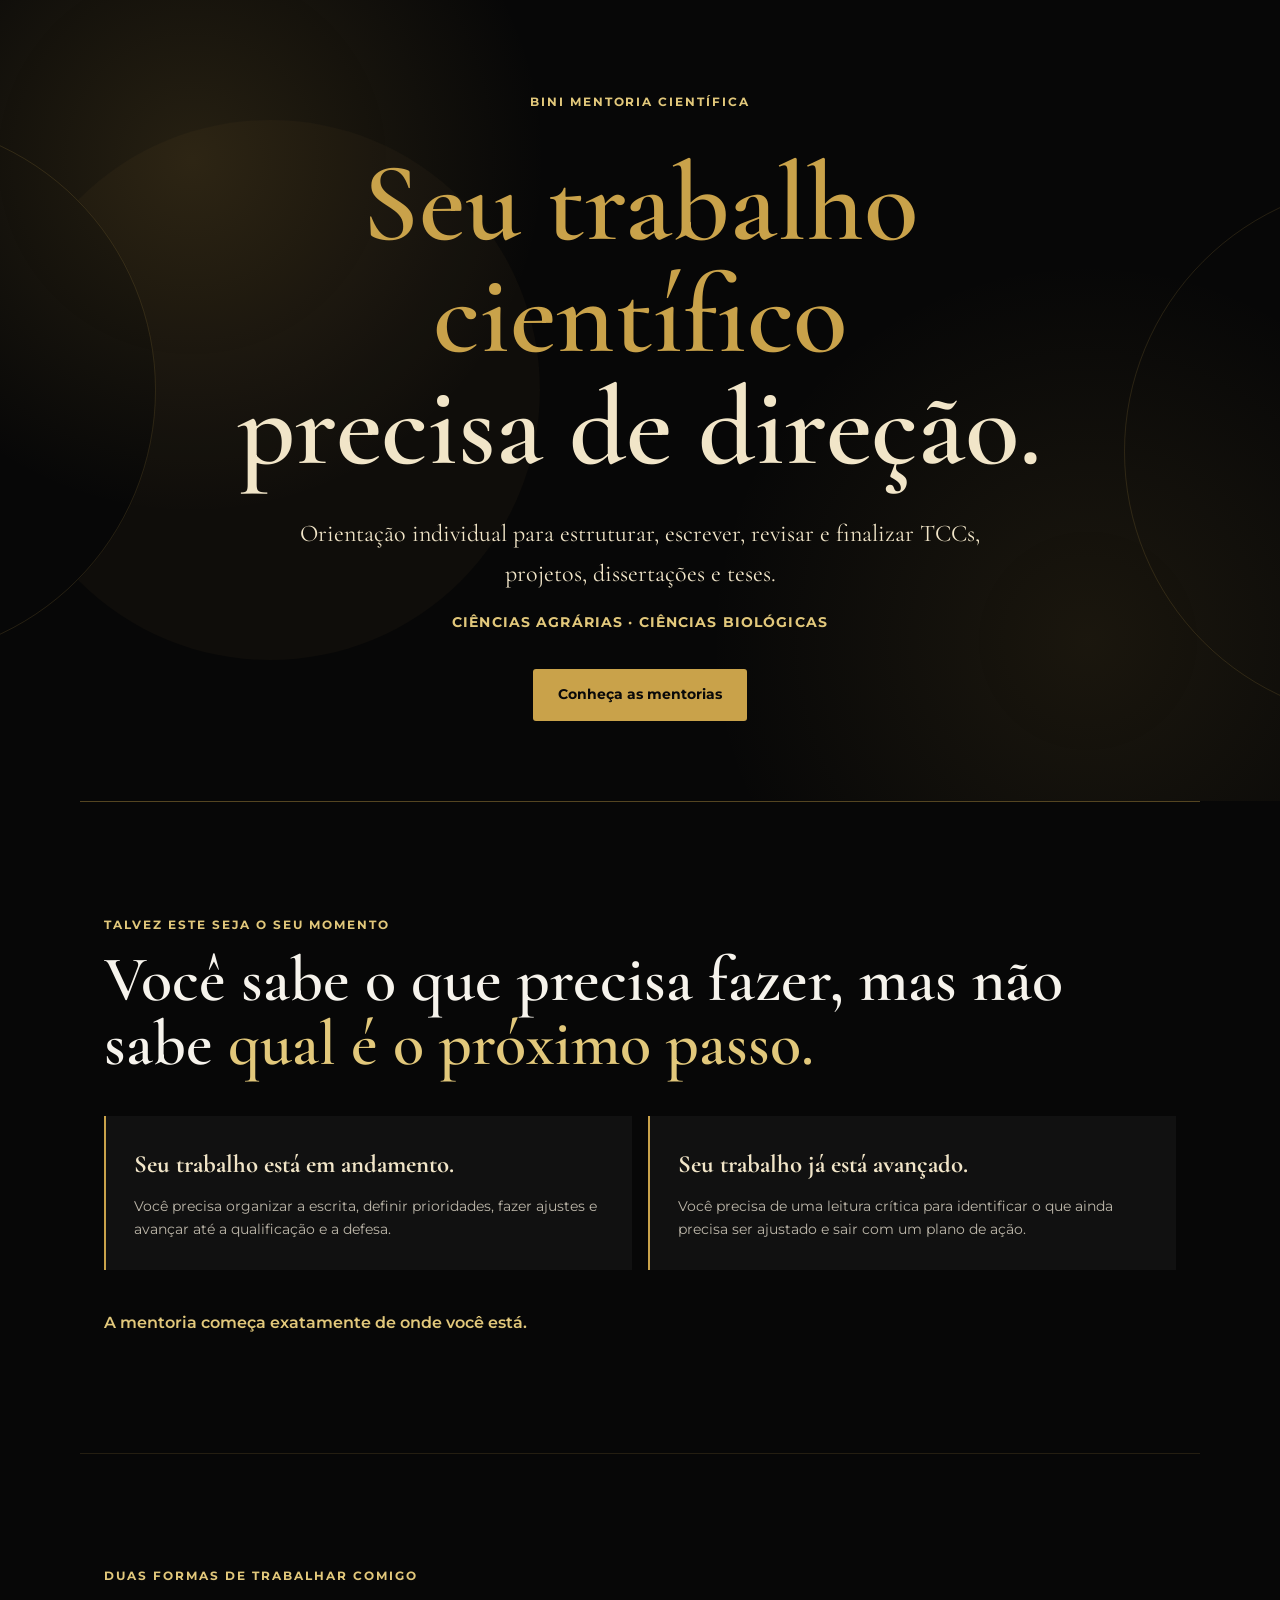
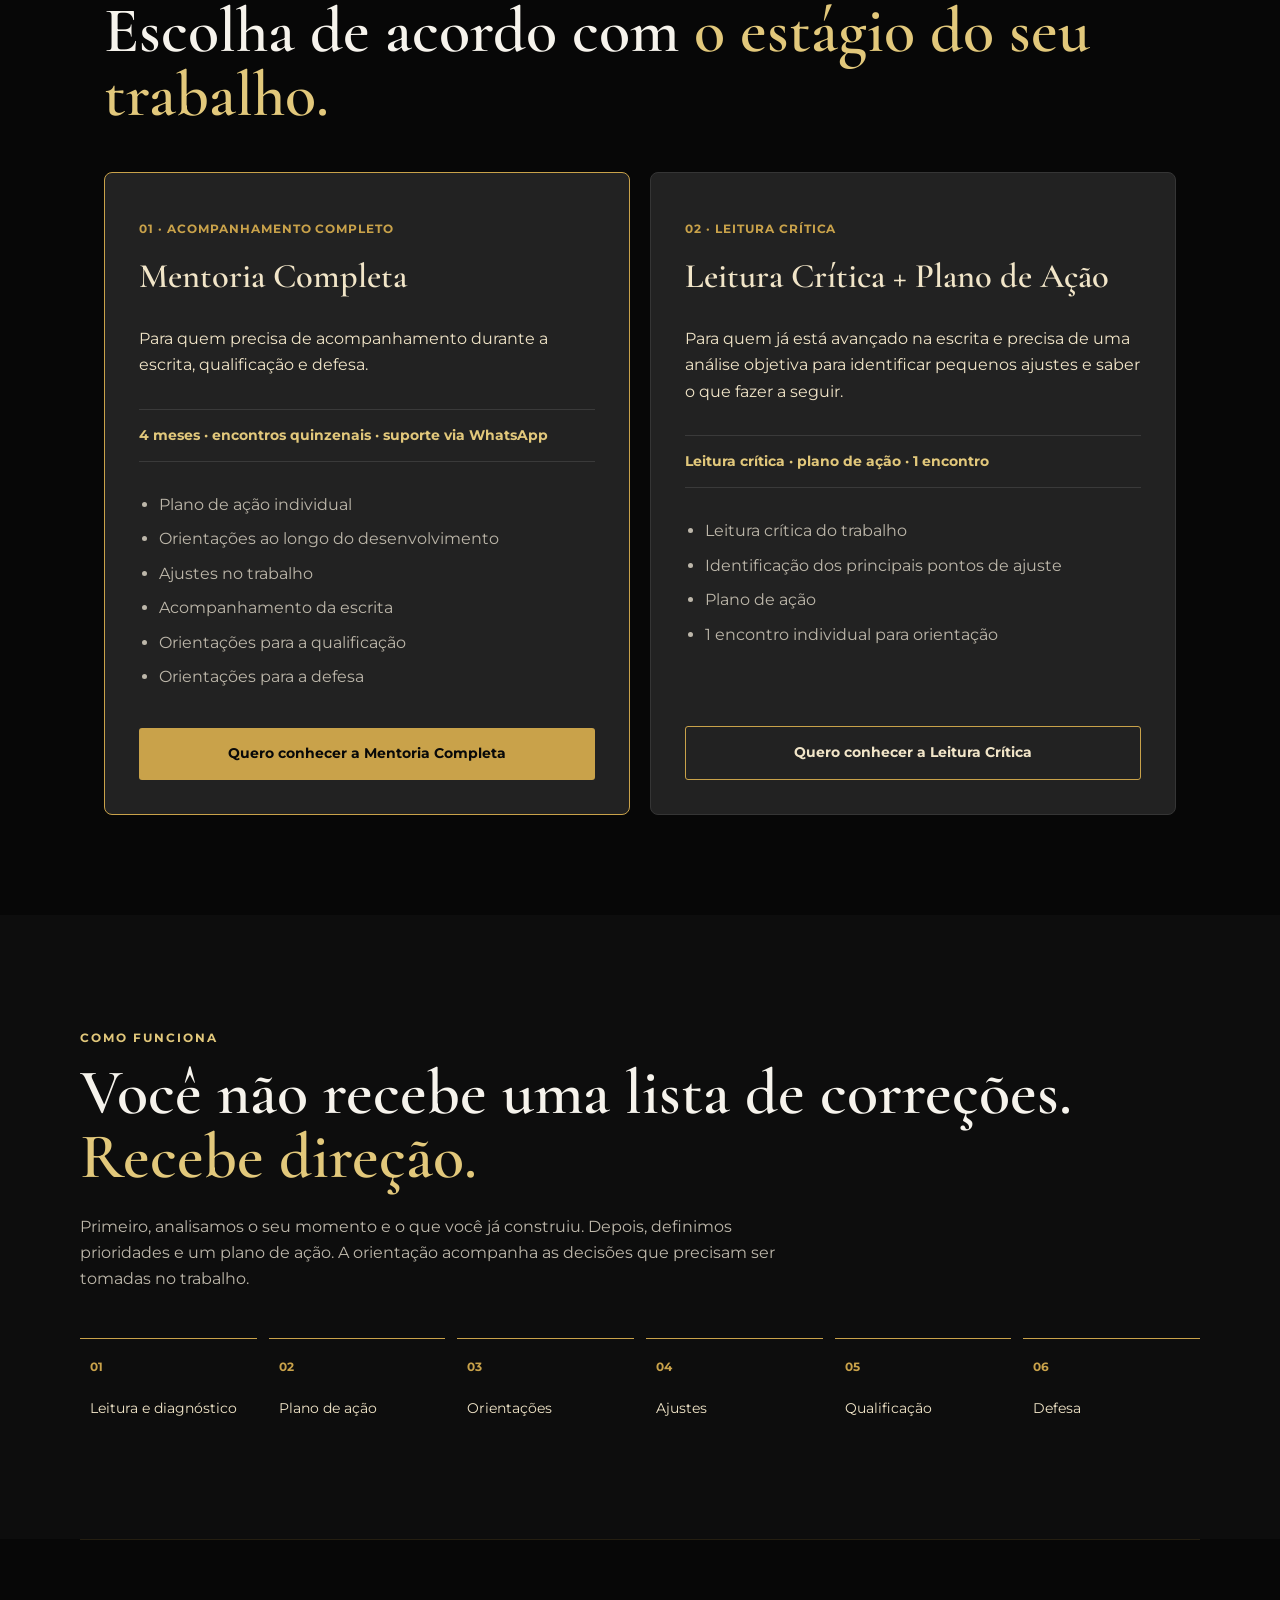
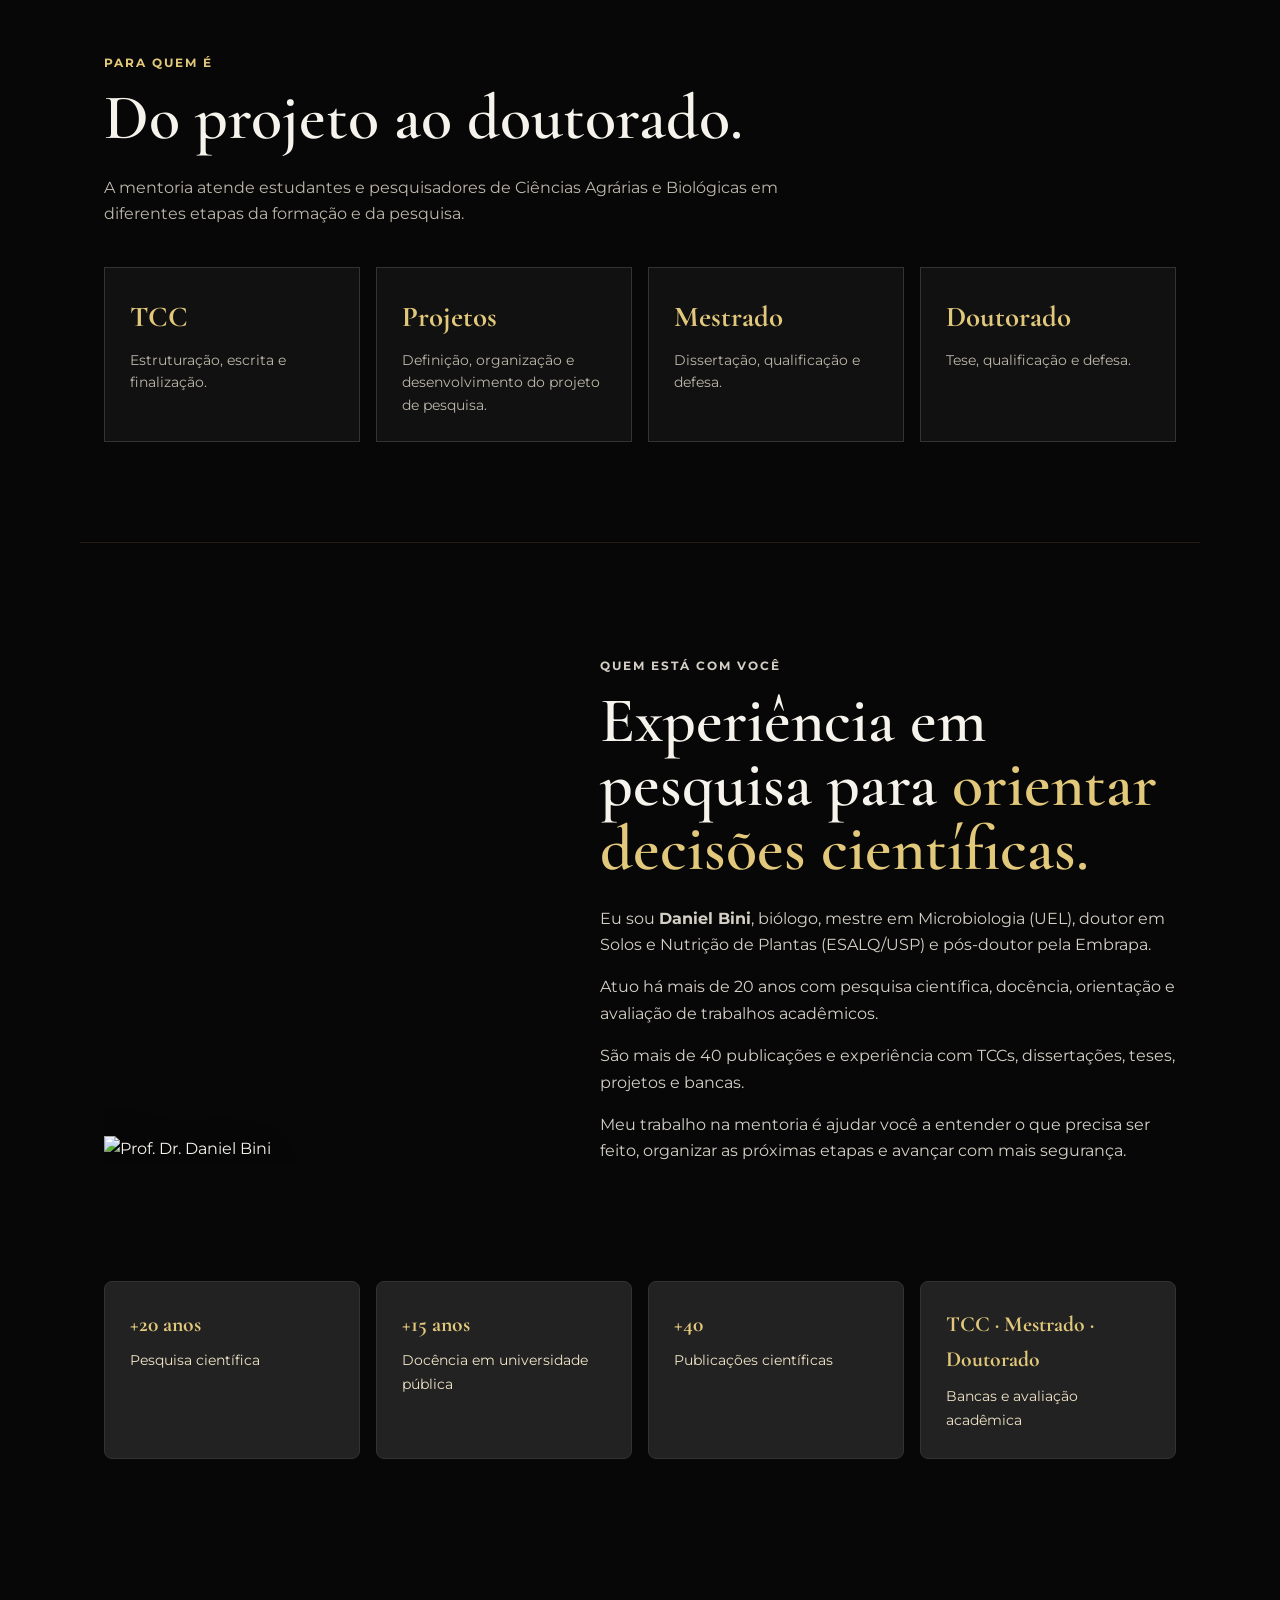
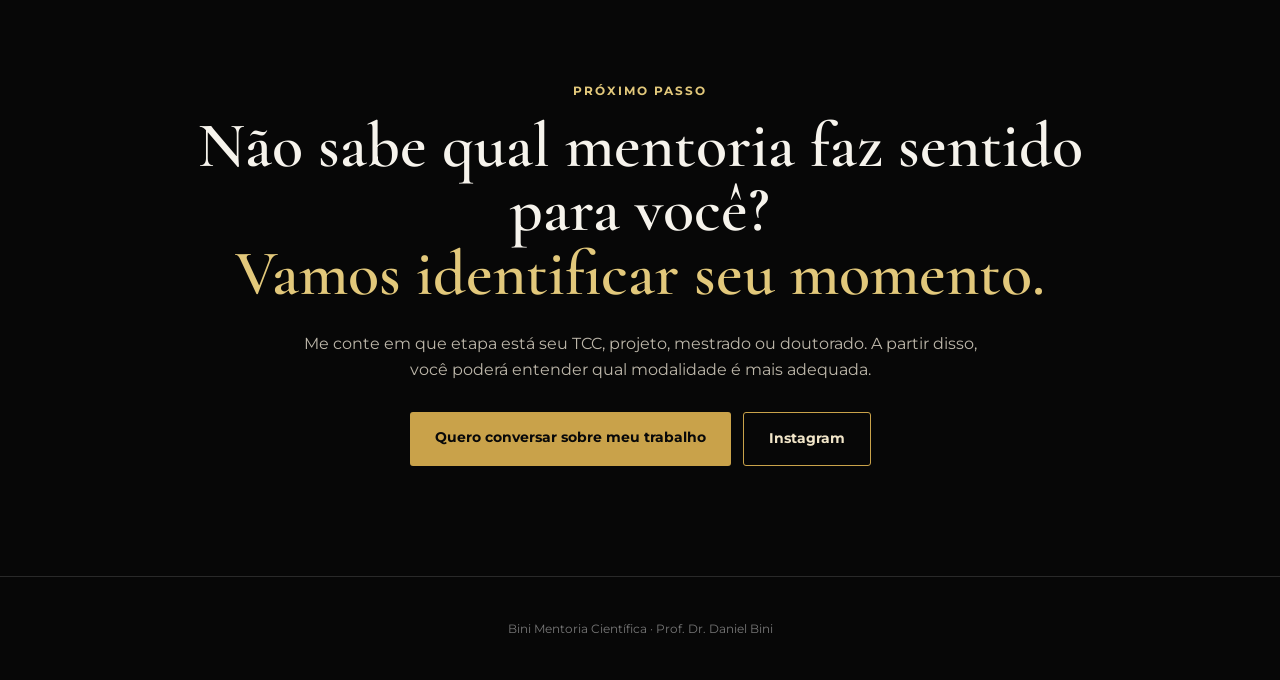
==== commit 026340ee: "Add files via upload" ====
--- a/index.html
+++ b/index.html
@@ -3,7 +3,7 @@
 <head>
   <meta charset="UTF-8">
   <meta name="viewport" content="width=device-width, initial-scale=1.0">
-  <meta name="description" content="Bini Mentoria Científica — orientação individual para TCC, projetos, mestrado e doutorado.">
+  <meta name="description" content="Bini Mentoria Científica — mentoria para TCC, projetos, mestrado e doutorado em Ciências Agrárias e Biológicas.">
   <title>Bini Mentoria Científica | Prof. Dr. Daniel Bini</title>
   <link rel="stylesheet" href="style.css">
 </head>
@@ -12,16 +12,14 @@
 <header class="hero">
   <div class="hero-inner">
     <p class="eyebrow">BINI MENTORIA CIENTÍFICA</p>
-    <p class="author">Prof. Dr. Daniel Bini</p>
-
-    <h1>Da escrita à defesa.<br><span>Com direção em cada etapa.</span></h1>
+    <h1>Seu trabalho científico<br><span>precisa de direção.</span></h1>
 
     <p class="hero-text">
-      Mentoria individual para estudantes e pesquisadores de Ciências Agrárias e Biológicas
-      que precisam estruturar, escrever, revisar ou finalizar seus trabalhos científicos.
+      Orientação individual para estruturar, escrever, revisar e finalizar
+      TCCs, projetos, dissertações e teses.
     </p>
 
-    <p class="audience-tags">TCC · Projetos · Mestrado · Doutorado</p>
+    <p class="audience-tags">CIÊNCIAS AGRÁRIAS · CIÊNCIAS BIOLÓGICAS</p>
 
     <a class="button" href="#servicos">Conheça as mentorias</a>
   </div>
@@ -29,38 +27,100 @@
 
 <main>
 
-<section class="section about">
-  <div class="photo-placeholder">
+<section class="section identification">
+  <p class="section-label">TALVEZ ESTE SEJA O SEU MOMENTO</p>
+  <h2>Você sabe o que precisa fazer, mas não sabe <span>qual é o próximo passo.</span></h2>
+
+  <div class="problem-grid">
     <div>
-      <strong>SUA FOTO</strong>
-      <span>Substitua por sua foto profissional</span>
+      <strong>Seu trabalho está em andamento.</strong>
+      <span>Você precisa organizar a escrita, definir prioridades, fazer ajustes e avançar até a qualificação e a defesa.</span>
+    </div>
+    <div>
+      <strong>Seu trabalho já está avançado.</strong>
+      <span>Você precisa de uma leitura crítica para identificar o que ainda precisa ser ajustado e sair com um plano de ação.</span>
     </div>
   </div>
 
-  <div class="about-text">
-    <p class="section-label">SOBRE MIM</p>
-    <h2>Você já fez a pesquisa. <span>Agora precisa transformar esse trabalho em uma produção científica consistente.</span></h2>
+  <p class="closing">A mentoria começa exatamente de onde você está.</p>
+</section>
 
-    <p>Eu sou <strong>Daniel Bini</strong>, biólogo, mestre em Microbiologia (UEL), doutor em Solos e Nutrição de Plantas (ESALQ/USP) e pós-doutor pela Embrapa.</p>
+<section class="section offers" id="servicos">
+  <p class="section-label">DUAS FORMAS DE TRABALHAR COMIGO</p>
+  <h2>Escolha de acordo com <span>o estágio do seu trabalho.</span></h2>
 
-    <p>Atuo há mais de 20 anos com pesquisa científica, docência, orientação e avaliação de trabalhos acadêmicos.</p>
+  <div class="offer-grid">
 
-    <p>Ao longo dessa trajetória, acompanhei estudantes e pesquisadores em diferentes momentos da construção de seus trabalhos. Muitos não precisam de mais conteúdo. Precisam de <strong>direção, organização e uma leitura crítica do próprio trabalho.</strong></p>
+    <article class="offer featured">
+      <p class="offer-number">01 · ACOMPANHAMENTO COMPLETO</p>
+      <h3>Mentoria Completa</h3>
 
-    <p>É esse o papel da Bini Mentoria Científica.</p>
+      <p class="offer-lead">
+        Para quem precisa de acompanhamento durante a escrita,
+        qualificação e defesa.
+      </p>
+
+      <p class="duration"><strong>4 meses · encontros quinzenais · suporte via WhatsApp</strong></p>
+
+      <ul>
+        <li>Plano de ação individual</li>
+        <li>Orientações ao longo do desenvolvimento</li>
+        <li>Ajustes no trabalho</li>
+        <li>Acompanhamento da escrita</li>
+        <li>Orientações para a qualificação</li>
+        <li>Orientações para a defesa</li>
+      </ul>
+
+      <a class="button" href="#contato">Quero conhecer a Mentoria Completa</a>
+    </article>
+
+    <article class="offer">
+      <p class="offer-number">02 · LEITURA CRÍTICA</p>
+      <h3>Leitura Crítica + Plano de Ação</h3>
+
+      <p class="offer-lead">
+        Para quem já está avançado na escrita e precisa de uma análise
+        objetiva para identificar pequenos ajustes e saber o que fazer a seguir.
+      </p>
+
+      <p class="duration"><strong>Leitura crítica · plano de ação · 1 encontro</strong></p>
+
+      <ul>
+        <li>Leitura crítica do trabalho</li>
+        <li>Identificação dos principais pontos de ajuste</li>
+        <li>Plano de ação</li>
+        <li>1 encontro individual para orientação</li>
+      </ul>
+
+      <a class="button secondary" href="#contato">Quero conhecer a Leitura Crítica</a>
+    </article>
+
   </div>
 </section>
 
-<section class="stats">
-  <div class="stat"><strong>+20 anos</strong><span>Pesquisa científica</span></div>
-  <div class="stat"><strong>+15 anos</strong><span>Docência em universidade pública</span></div>
-  <div class="stat"><strong>+40</strong><span>Publicações científicas</span></div>
-  <div class="stat"><strong>TCC · Mestrado · Doutorado</strong><span>Bancas e avaliação acadêmica</span></div>
+<section class="section method">
+  <p class="section-label">COMO FUNCIONA</p>
+  <h2>Você não recebe uma lista de correções.<br><span>Recebe direção.</span></h2>
+
+  <p class="intro">
+    Primeiro, analisamos o seu momento e o que você já construiu.
+    Depois, definimos prioridades e um plano de ação. A orientação acompanha
+    as decisões que precisam ser tomadas no trabalho.
+  </p>
+
+  <div class="steps">
+    <div><b>01</b><span>Leitura e diagnóstico</span></div>
+    <div><b>02</b><span>Plano de ação</span></div>
+    <div><b>03</b><span>Orientações</span></div>
+    <div><b>04</b><span>Ajustes</span></div>
+    <div><b>05</b><span>Qualificação</span></div>
+    <div><b>06</b><span>Defesa</span></div>
+  </div>
 </section>
 
 <section class="section audience-section">
   <p class="section-label">PARA QUEM É</p>
-  <h2>Do primeiro projeto à defesa do doutorado.</h2>
+  <h2>Do projeto ao doutorado.</h2>
   <p class="intro">
     A mentoria atende estudantes e pesquisadores de Ciências Agrárias e Biológicas
     em diferentes etapas da formação e da pesquisa.
@@ -74,137 +134,43 @@
   </div>
 </section>
 
-<section class="section problem">
-  <p class="section-label">ONDE VOCÊ ESTÁ AGORA?</p>
-  <h2>Seu trabalho não precisa de mais uma correção genérica.</h2>
-  <p class="intro">Ele precisa de uma orientação adequada ao estágio em que está.</p>
+<section class="section about">
+  <div class="portrait">
+    <img src="images/daniel-bini.png" alt="Prof. Dr. Daniel Bini">
+  </div>
 
-  <div class="problem-grid">
-    <div>
-      <strong>“Ainda preciso avançar no trabalho.”</strong>
-      <span>Você precisa organizar as próximas etapas, receber orientações, fazer ajustes e avançar até a qualificação e a defesa.</span>
-    </div>
+  <div class="about-text">
+    <p class="section-label">QUEM ESTÁ COM VOCÊ</p>
+    <h2>Experiência em pesquisa para <span>orientar decisões científicas.</span></h2>
 
-    <div>
-      <strong>“Meu trabalho já está avançado.”</strong>
-      <span>Você já escreveu boa parte do trabalho e precisa de uma leitura crítica para identificar pequenos ajustes e definir o que fazer a seguir.</span>
-    </div>
+    <p>Eu sou <strong>Daniel Bini</strong>, biólogo, mestre em Microbiologia (UEL), doutor em Solos e Nutrição de Plantas (ESALQ/USP) e pós-doutor pela Embrapa.</p>
+
+    <p>Atuo há mais de 20 anos com pesquisa científica, docência, orientação e avaliação de trabalhos acadêmicos.</p>
+
+    <p>São mais de 40 publicações e experiência com TCCs, dissertações, teses, projetos e bancas.</p>
+
+    <p>Meu trabalho na mentoria é ajudar você a entender o que precisa ser feito, organizar as próximas etapas e avançar com mais segurança.</p>
   </div>
 </section>
 
-<section class="section method">
-  <p class="section-label">COMO FUNCIONA</p>
-  <h2>Orientação baseada no seu momento.</h2>
-  <p class="intro">
-    O trabalho começa pela compreensão do seu momento e pela análise do que você já construiu.
-    A partir disso, definimos prioridades e transformamos o que precisa ser feito em um plano de ação.
-  </p>
-
-  <div class="steps">
-    <div><b>01</b><span>Leitura e diagnóstico</span></div>
-    <div><b>02</b><span>Plano de ação</span></div>
-    <div><b>03</b><span>Orientações</span></div>
-    <div><b>04</b><span>Ajustes</span></div>
-    <div><b>05</b><span>Qualificação</span></div>
-    <div><b>06</b><span>Defesa</span></div>
-  </div>
-</section>
-
-<section class="section offers" id="servicos">
-  <p class="section-label">DUAS FORMAS DE TRABALHAR COMIGO</p>
-  <h2>Escolha a mentoria de acordo com o estágio do seu trabalho.</h2>
-
-  <div class="offer-grid">
-
-    <article class="offer featured">
-      <p class="offer-number">01 · ACOMPANHAMENTO COMPLETO</p>
-      <h3>Mentoria Completa</h3>
-
-      <p class="offer-lead">
-        Para quem precisa de acompanhamento durante a escrita,
-        qualificação e defesa do trabalho.
-      </p>
-
-      <div class="details">
-        <p><strong>Durante 4 meses:</strong></p>
-        <ul>
-          <li>Plano de ação individual</li>
-          <li>Orientações ao longo do desenvolvimento</li>
-          <li>Ajustes no trabalho</li>
-          <li>Acompanhamento da escrita</li>
-          <li>Orientações para a qualificação</li>
-          <li>Orientações para a defesa</li>
-          <li>Encontros quinzenais</li>
-          <li>Suporte via WhatsApp</li>
-        </ul>
-      </div>
-
-      <a class="button" href="#contato">Quero conhecer a Mentoria Completa</a>
-    </article>
-
-    <article class="offer">
-      <p class="offer-number">02 · LEITURA CRÍTICA</p>
-      <h3>Leitura Crítica + Plano de Ação</h3>
-
-      <p class="offer-lead">
-        Para quem já está avançado na escrita e precisa de uma análise
-        objetiva para identificar pequenos ajustes e saber o que fazer a seguir.
-      </p>
-
-      <div class="details">
-        <p><strong>Você recebe:</strong></p>
-        <ul>
-          <li>Leitura crítica do trabalho</li>
-          <li>Identificação dos principais pontos de ajuste</li>
-          <li>Plano de ação</li>
-          <li>1 encontro individual para orientação</li>
-        </ul>
-      </div>
-
-      <a class="button secondary" href="#contato">Quero conhecer a Leitura Crítica</a>
-    </article>
-
-  </div>
-</section>
-
-<section class="section difference">
-  <p class="section-label">O QUE VOCÊ ENCONTRA NA MENTORIA</p>
-  <h2>Mais do que correções.</h2>
-
-  <div class="difference-list">
-    <p><strong>01.</strong> Uma análise do que você já construiu.</p>
-    <p><strong>02.</strong> Identificação das prioridades do trabalho.</p>
-    <p><strong>03.</strong> Um plano de ação para orientar sua próxima etapa.</p>
-    <p><strong>04.</strong> Orientação individual para tomar decisões sobre o trabalho.</p>
-    <p><strong>05.</strong> Na Mentoria Completa, acompanhamento durante quatro meses.</p>
-  </div>
-</section>
-
-<section class="section fit">
-  <p class="section-label">QUAL MENTORIA É PARA VOCÊ?</p>
-  <div class="fit-grid">
-    <div>
-      <h3>Mentoria Completa</h3>
-      <p>Para quem ainda tem várias etapas pela frente e quer acompanhamento contínuo durante a escrita, qualificação e defesa.</p>
-    </div>
-    <div>
-      <h3>Leitura Crítica</h3>
-      <p>Para quem já está avançado e precisa de uma avaliação crítica, pequenos ajustes e um direcionamento para finalizar o trabalho.</p>
-    </div>
-  </div>
+<section class="stats">
+  <div class="stat"><strong>+20 anos</strong><span>Pesquisa científica</span></div>
+  <div class="stat"><strong>+15 anos</strong><span>Docência em universidade pública</span></div>
+  <div class="stat"><strong>+40</strong><span>Publicações científicas</span></div>
+  <div class="stat"><strong>TCC · Mestrado · Doutorado</strong><span>Bancas e avaliação acadêmica</span></div>
 </section>
 
 <section class="cta" id="contato">
   <p class="section-label">PRÓXIMO PASSO</p>
-  <h2>Saiba o que precisa ser feito<br><span>antes de continuar escrevendo.</span></h2>
+  <h2>Não sabe qual mentoria faz sentido para você?<br><span>Vamos identificar seu momento.</span></h2>
   <p>
-    Entre em contato e me conte em que etapa está seu TCC, projeto, mestrado ou doutorado.
-    A partir disso, você poderá entender qual das duas mentorias faz mais sentido para o seu momento.
+    Me conte em que etapa está seu TCC, projeto, mestrado ou doutorado.
+    A partir disso, você poderá entender qual modalidade é mais adequada.
   </p>
 
   <div class="cta-buttons">
-    <!-- Substitua SEUNUMERO pelo número do WhatsApp -->
-    <a class="button" href="https://wa.me/SEUNUMERO" target="_blank" rel="noopener">Falar pelo WhatsApp</a>
+    <!-- Substitua 5531971423125 pelo número do WhatsApp -->
+    <a class="button" href="https://wa.me/5531971423125" target="_blank" rel="noopener">Quero conversar sobre meu trabalho</a>
     <a class="button secondary" href="https://instagram.com/dr.danielbini" target="_blank" rel="noopener">Instagram</a>
   </div>
 </section>
--- a/style.css
+++ b/style.css
@@ -6,105 +6,82 @@
   --gold-light:#e2c87b;
   --cream:#f1e5c8;
   --white:#f6f3ec;
-  --card:#222222;
+  --card:#222;
   --muted:#bdb7aa;
 }
-
 *{box-sizing:border-box}
 html{scroll-behavior:smooth}
 body{margin:0;background:var(--black);color:var(--white);font-family:Montserrat,Arial,sans-serif;line-height:1.65}
 a{color:inherit;text-decoration:none}
-
 .hero{
   min-height:88vh;display:flex;align-items:center;justify-content:center;text-align:center;
   padding:80px 22px;position:relative;overflow:hidden;
   background:radial-gradient(circle at 15% 20%,rgba(201,162,74,.16),transparent 28%),
-             radial-gradient(circle at 85% 80%,rgba(201,162,74,.10),transparent 30%),var(--black);
+  radial-gradient(circle at 85% 80%,rgba(201,162,74,.10),transparent 30%),var(--black)
 }
 .hero:before,.hero:after{content:"";position:absolute;width:42vw;height:42vw;border:1px solid rgba(201,162,74,.16);border-radius:50%}
 .hero:before{left:-30vw;top:15%;box-shadow:30vw 0 0 rgba(201,162,74,.04)}
 .hero:after{right:-30vw;bottom:10%}
 .hero-inner{max-width:900px;position:relative;z-index:2}
 .eyebrow,.section-label{color:var(--gold-light);letter-spacing:.16em;font-size:.78rem;font-weight:700}
-.author{font-family:"Cormorant Garamond",serif;font-size:1.15rem;color:var(--cream);margin-top:-8px}
 h1,h2,h3{font-family:"Cormorant Garamond",Georgia,serif;font-weight:600;line-height:1}
 h1{font-size:clamp(3.6rem,9vw,7rem);margin:35px 0 30px;color:var(--gold)}
 h1 span{color:var(--cream)}
 h2{font-size:clamp(2.4rem,5vw,4.2rem);margin:12px 0 25px}
 h2 span{color:var(--gold-light)}
 h3{font-size:2.15rem;color:var(--cream);margin:8px 0 16px}
-.hero-text{font-family:"Cormorant Garamond",serif;font-size:1.45rem;color:var(--cream);max-width:700px;margin:0 auto 18px}
+.hero-text{font-family:"Cormorant Garamond",serif;font-size:1.5rem;color:var(--cream);max-width:730px;margin:0 auto 18px}
 .audience-tags{color:var(--gold-light);font-weight:700;letter-spacing:.08em;margin:0 auto 35px;font-size:.88rem}
 .button{display:inline-block;background:var(--gold);color:#090909;padding:14px 25px;border-radius:3px;font-weight:700;font-size:.9rem;transition:.2s}
 .button:hover{transform:translateY(-2px);background:var(--gold-light)}
 .button.secondary{background:transparent;color:var(--cream);border:1px solid var(--gold)}
-
 .section{max-width:1120px;margin:auto;padding:100px 24px}
-.about{display:grid;grid-template-columns:.85fr 1.15fr;gap:70px;align-items:center}
-.photo-placeholder{min-height:540px;border:1px solid rgba(201,162,74,.55);background:linear-gradient(145deg,#181818,#292929);display:flex;align-items:flex-end;justify-content:center;text-align:center;padding:30px}
-.photo-placeholder div{color:var(--gold-light)}
-.photo-placeholder strong{display:block;font-family:"Cormorant Garamond",serif;font-size:2rem}
-.photo-placeholder span{display:block;font-size:.75rem;color:var(--muted)}
-.about-text p{color:#d5d0c6}
-
-.stats{max-width:1120px;margin:0 auto;padding:0 24px 100px;display:grid;grid-template-columns:repeat(4,1fr);gap:16px}
-.stat{background:var(--card);border:1px solid #333;border-radius:8px;padding:25px}
-.stat strong{display:block;color:var(--gold-light);font-family:"Cormorant Garamond",serif;font-size:1.35rem}
-.stat span{display:block;margin-top:7px;color:var(--cream);font-size:.9rem}
-
-.audience-section{border-top:1px solid rgba(201,162,74,.4)}
+.identification{border-top:1px solid rgba(201,162,74,.4)}
 .intro{max-width:720px;color:var(--muted)}
-.audience-grid{display:grid;grid-template-columns:repeat(4,1fr);gap:16px;margin-top:40px}
-.audience-grid div{background:#111;border:1px solid #333;padding:25px}
-.audience-grid strong{display:block;color:var(--gold-light);font-family:"Cormorant Garamond",serif;font-size:1.8rem}
-.audience-grid span{display:block;color:var(--muted);font-size:.85rem;margin-top:8px}
-
-.problem{border-top:1px solid rgba(201,162,74,.4)}
 .problem-grid{display:grid;grid-template-columns:repeat(2,1fr);gap:16px;margin:40px 0}
 .problem-grid div{padding:28px;border-left:2px solid var(--gold);background:#111;color:var(--cream)}
-.problem-grid strong{display:block;font-family:"Cormorant Garamond",serif;font-size:1.55rem;color:var(--cream);margin-bottom:10px}
+.problem-grid strong{display:block;font-family:"Cormorant Garamond",serif;font-size:1.55rem;margin-bottom:10px}
 .problem-grid span{display:block;color:var(--muted);font-size:.9rem}
-
+.closing{color:var(--gold-light);font-weight:600}
+.offers{border-top:1px solid rgba(201,162,74,.15)}
+.offer-grid{display:grid;grid-template-columns:repeat(2,1fr);gap:20px;margin-top:45px}
+.offer{background:var(--card);border:1px solid #353535;border-radius:8px;padding:34px;display:flex;flex-direction:column;min-height:560px}
+.offer.featured{border-color:var(--gold)}
+.offer-number{color:var(--gold);font-weight:700;font-size:.76rem;letter-spacing:.08em}
+.offer-lead{color:var(--cream)!important;font-size:1rem!important}
+.duration{color:var(--gold-light)!important;font-size:.88rem!important;border-top:1px solid #3a3a3a;border-bottom:1px solid #3a3a3a;padding:14px 0}
+.offer ul{padding-left:20px;margin:8px 0 30px;color:var(--muted)}
+.offer li{margin:8px 0}
+.offer .button{margin-top:auto;text-align:center}
 .method{background:#0d0d0d;max-width:none;padding-left:max(24px,calc((100vw - 1120px)/2));padding-right:max(24px,calc((100vw - 1120px)/2))}
 .steps{display:grid;grid-template-columns:repeat(6,1fr);gap:12px;margin-top:45px}
 .steps div{border-top:1px solid var(--gold);padding:18px 10px}
 .steps b{display:block;color:var(--gold);font-size:.75rem;margin-bottom:18px}
 .steps span{font-size:.85rem;color:var(--cream)}
-
-.offer-grid{display:grid;grid-template-columns:repeat(2,1fr);gap:20px;margin-top:45px}
-.offer{background:var(--card);border:1px solid #353535;border-radius:8px;padding:34px;display:flex;flex-direction:column;min-height:560px}
-.offer.featured{border-color:var(--gold)}
-.offer-number{color:var(--gold);font-weight:700;font-size:.76rem;letter-spacing:.08em}
-.offer-lead{color:var(--cream)!important;font-size:1rem!important}
-.details{margin-top:10px}
-.details p{color:var(--gold-light)!important;font-size:.9rem!important}
-.offer ul{padding-left:20px;margin:8px 0 30px;color:var(--muted)}
-.offer li{margin:8px 0}
-.offer .button{margin-top:auto;text-align:center}
-
-.difference{background:#0d0d0d;max-width:none;padding-left:max(24px,calc((100vw - 1120px)/2));padding-right:max(24px,calc((100vw - 1120px)/2))}
-.difference-list{max-width:760px}
-.difference-list p{border-bottom:1px solid #333;padding:18px 0;color:var(--cream)}
-.difference-list strong{color:var(--gold);margin-right:12px}
-
-.fit{padding-top:70px}
-.fit-grid{display:grid;grid-template-columns:repeat(2,1fr);gap:20px;margin-top:40px}
-.fit-grid>div{border:1px solid #333;padding:30px;background:#111}
-.fit-grid h3{font-size:1.9rem;color:var(--gold-light)}
-.fit-grid p{color:var(--muted)}
-
+.audience-section{border-top:1px solid rgba(201,162,74,.15)}
+.audience-grid{display:grid;grid-template-columns:repeat(4,1fr);gap:16px;margin-top:40px}
+.audience-grid div{background:#111;border:1px solid #333;padding:25px}
+.audience-grid strong{display:block;color:var(--gold-light);font-family:"Cormorant Garamond",serif;font-size:1.8rem}
+.audience-grid span{display:block;color:var(--muted);font-size:.85rem;margin-top:8px}
+.about{display:grid;grid-template-columns:.85fr 1.15fr;gap:70px;align-items:center;border-top:1px solid rgba(201,162,74,.15)}
+.portrait{min-height:500px;display:flex;align-items:flex-end;justify-content:center;overflow:hidden}
+.portrait img{width:100%;max-width:520px;height:auto;display:block;filter:drop-shadow(0 18px 25px rgba(0,0,0,.35))}
+.about-text p{color:#d5d0c6}
+.stats{max-width:1120px;margin:0 auto;padding:0 24px 100px;display:grid;grid-template-columns:repeat(4,1fr);gap:16px}
+.stat{background:var(--card);border:1px solid #333;border-radius:8px;padding:25px}
+.stat strong{display:block;color:var(--gold-light);font-family:"Cormorant Garamond",serif;font-size:1.35rem}
+.stat span{display:block;margin-top:7px;color:var(--cream);font-size:.9rem}
 .cta{text-align:center;padding:110px 24px;max-width:950px;margin:auto}
 .cta p:not(.section-label){color:var(--muted);max-width:700px;margin:0 auto 28px}
 .cta-buttons{display:flex;justify-content:center;gap:12px;flex-wrap:wrap}
 footer{border-top:1px solid #292929;text-align:center;padding:30px 20px;color:#777;font-size:.75rem}
-
 @media(max-width:800px){
   .about{grid-template-columns:1fr;gap:40px}
-  .photo-placeholder{min-height:380px}
+  .portrait{min-height:390px}
   .stats{grid-template-columns:repeat(2,1fr)}
   .audience-grid{grid-template-columns:repeat(2,1fr)}
   .steps{grid-template-columns:repeat(2,1fr)}
-  .offer-grid,.fit-grid{grid-template-columns:1fr}
+  .offer-grid{grid-template-columns:1fr}
 }
 @media(max-width:500px){
   .section{padding:75px 20px}
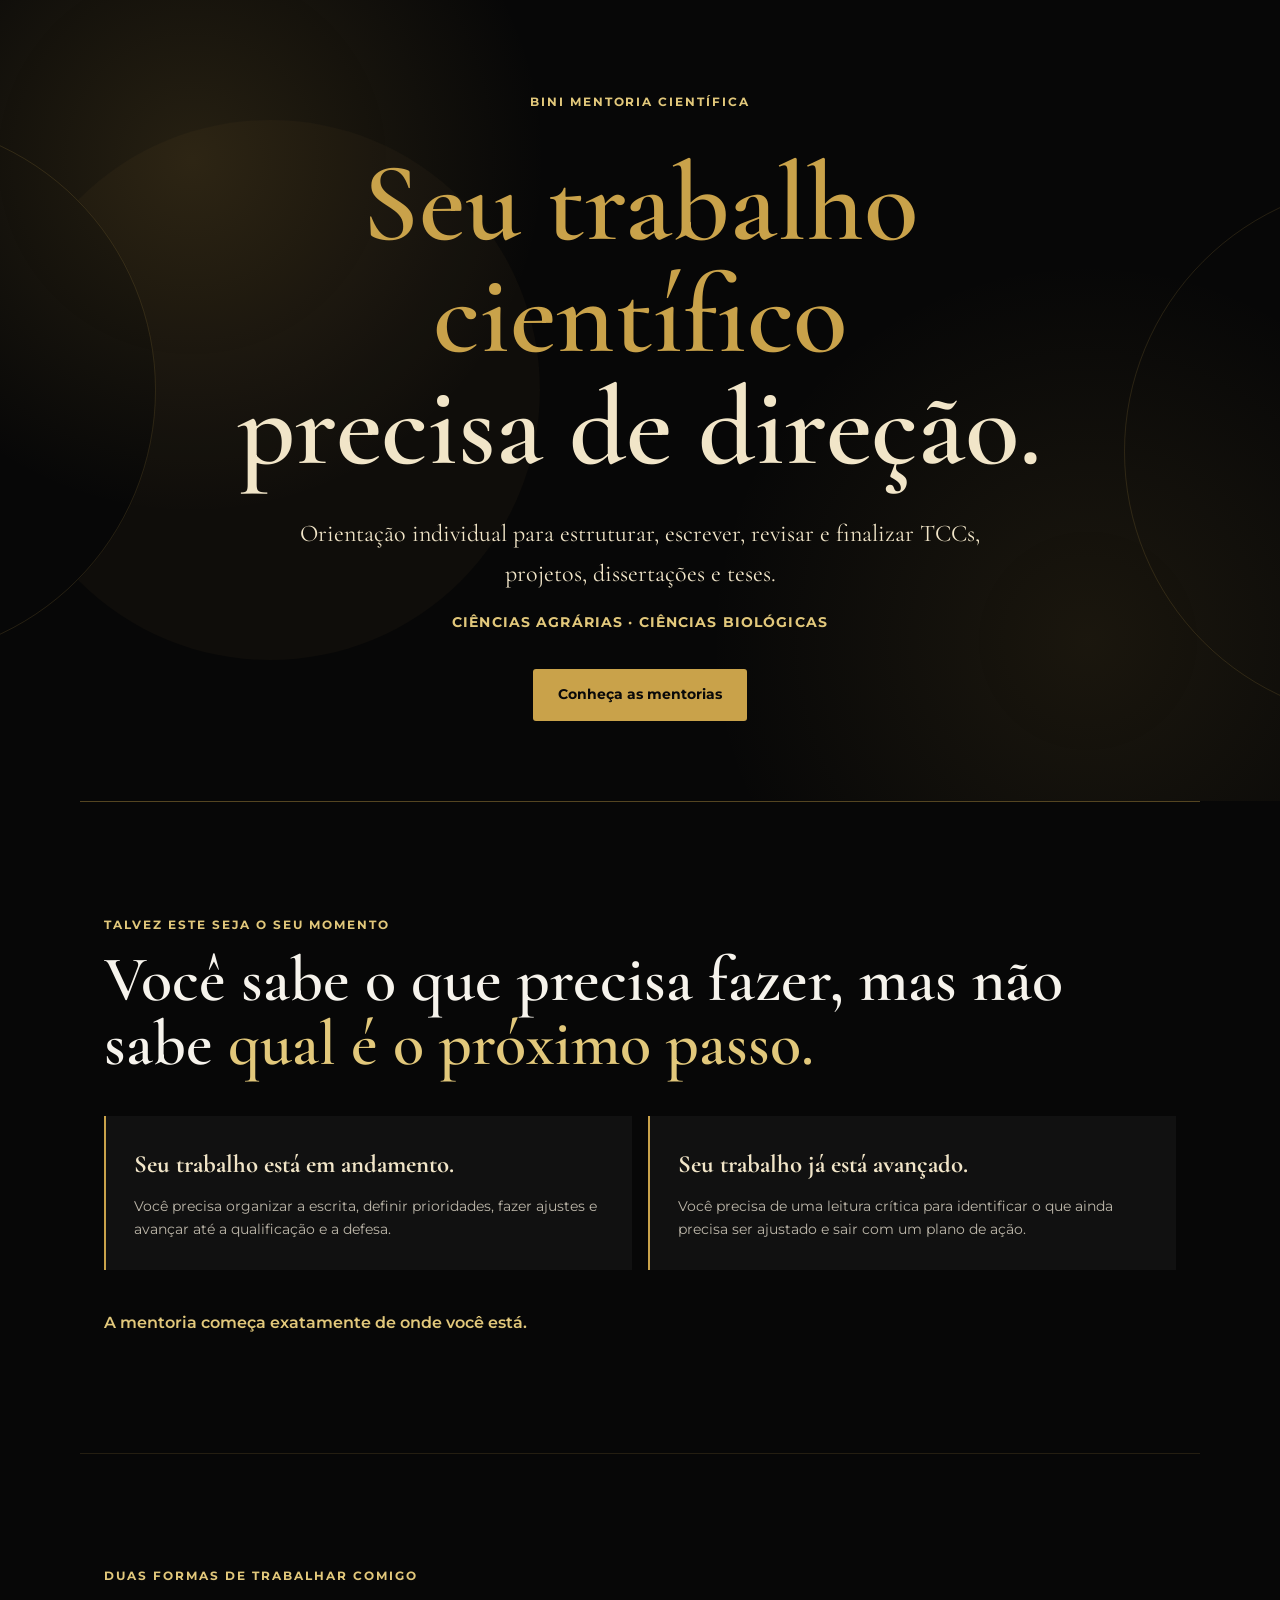
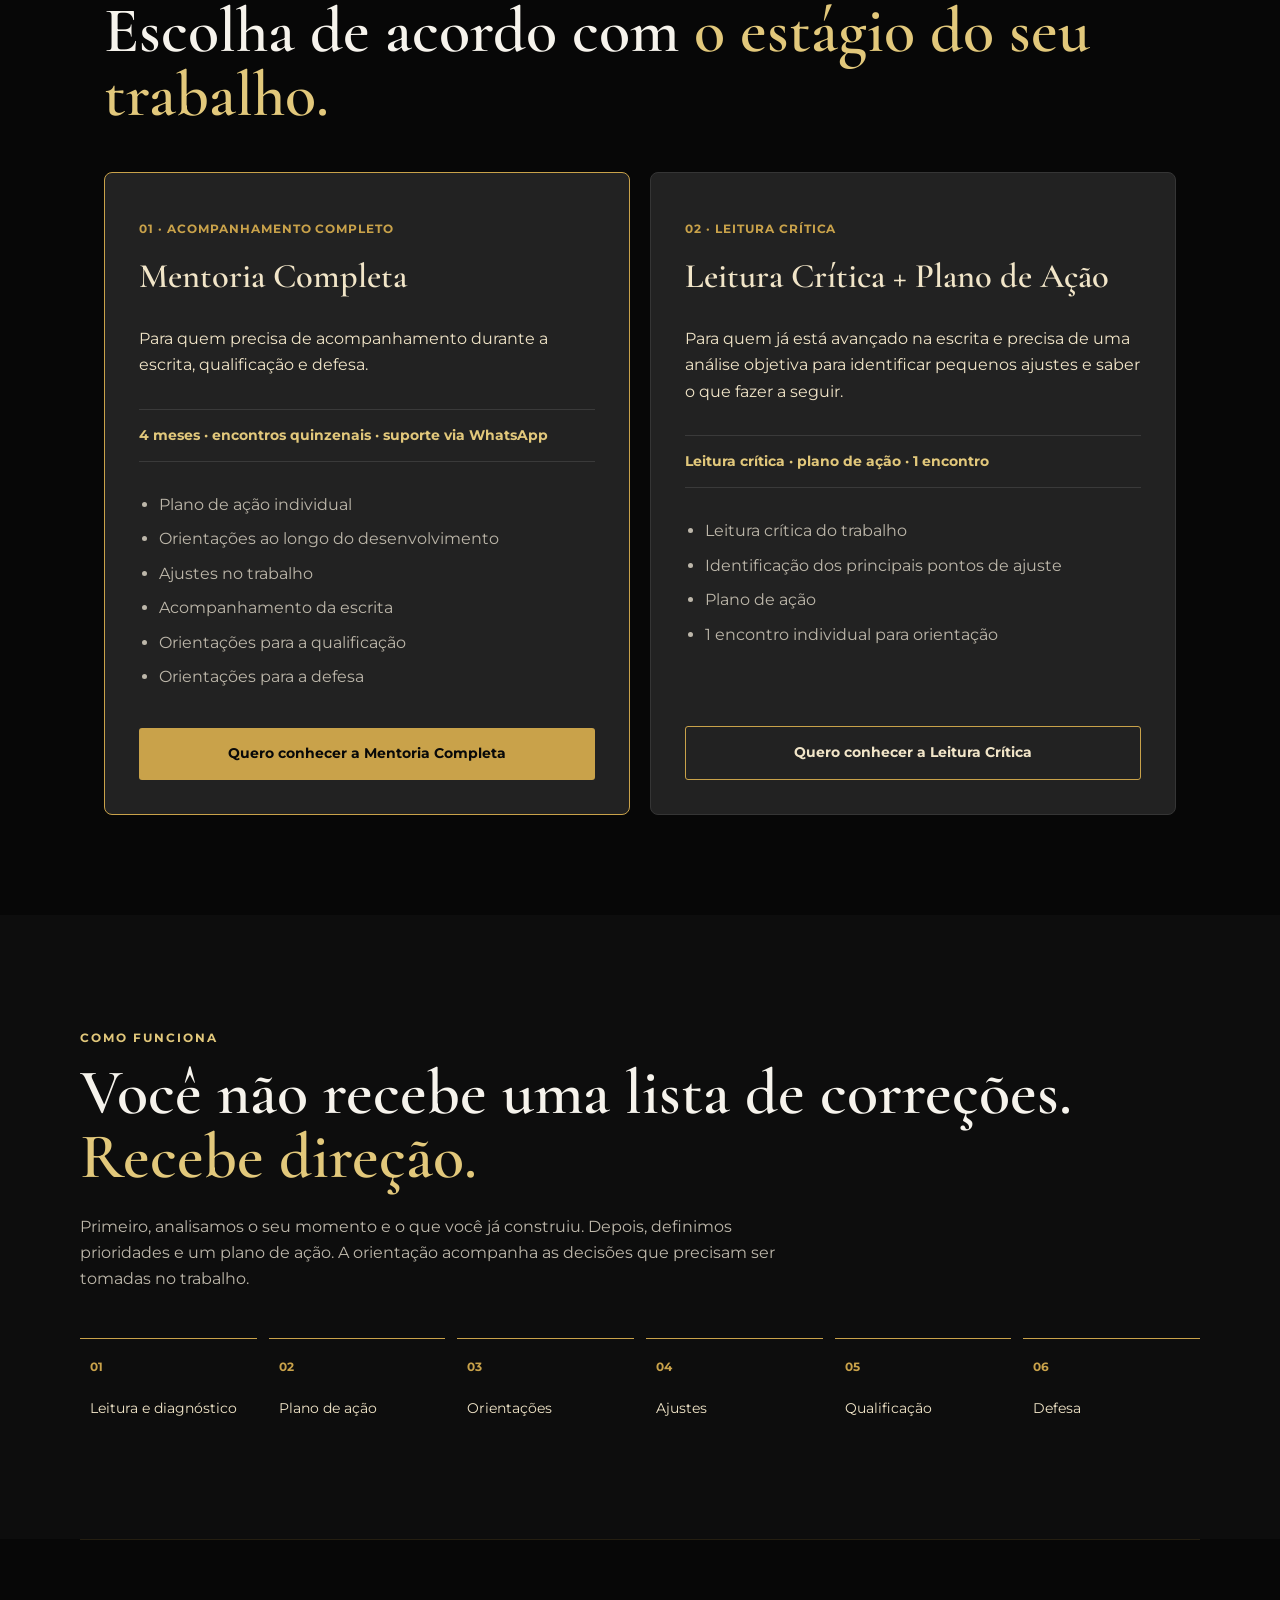
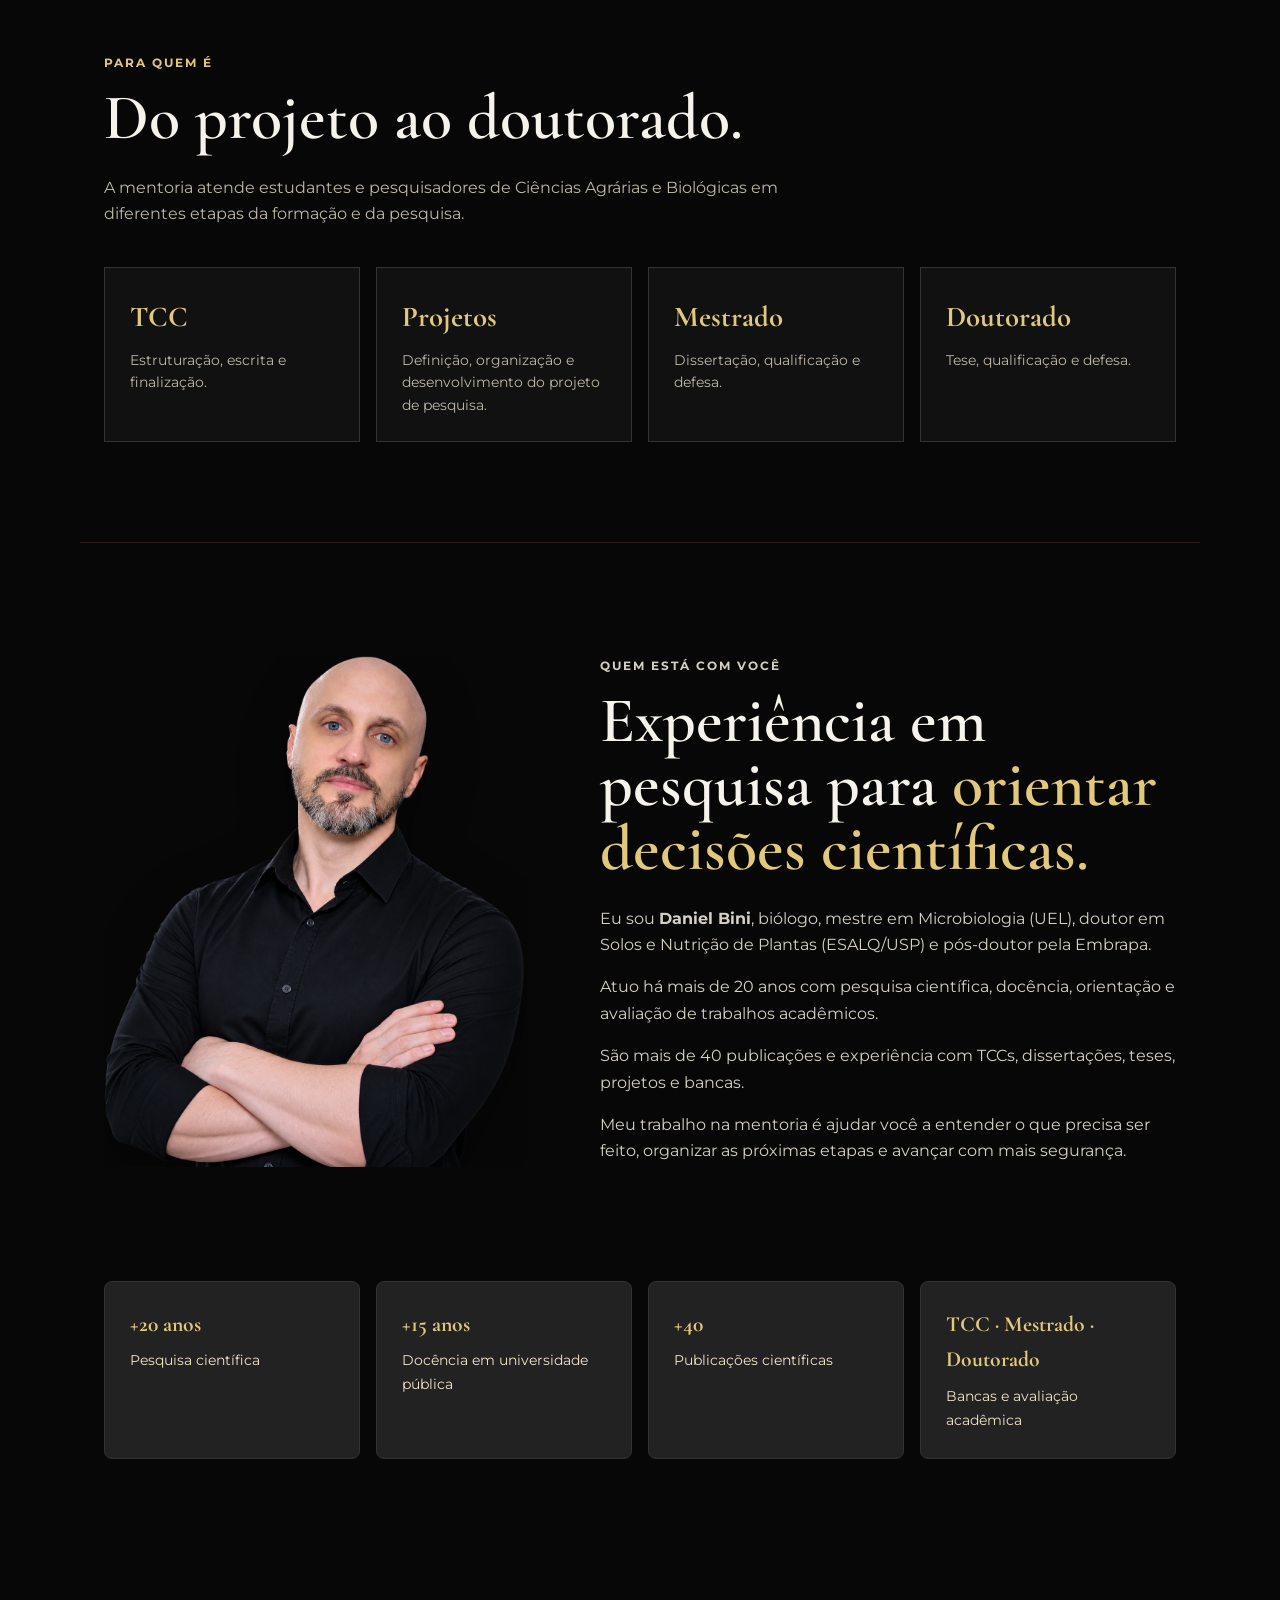
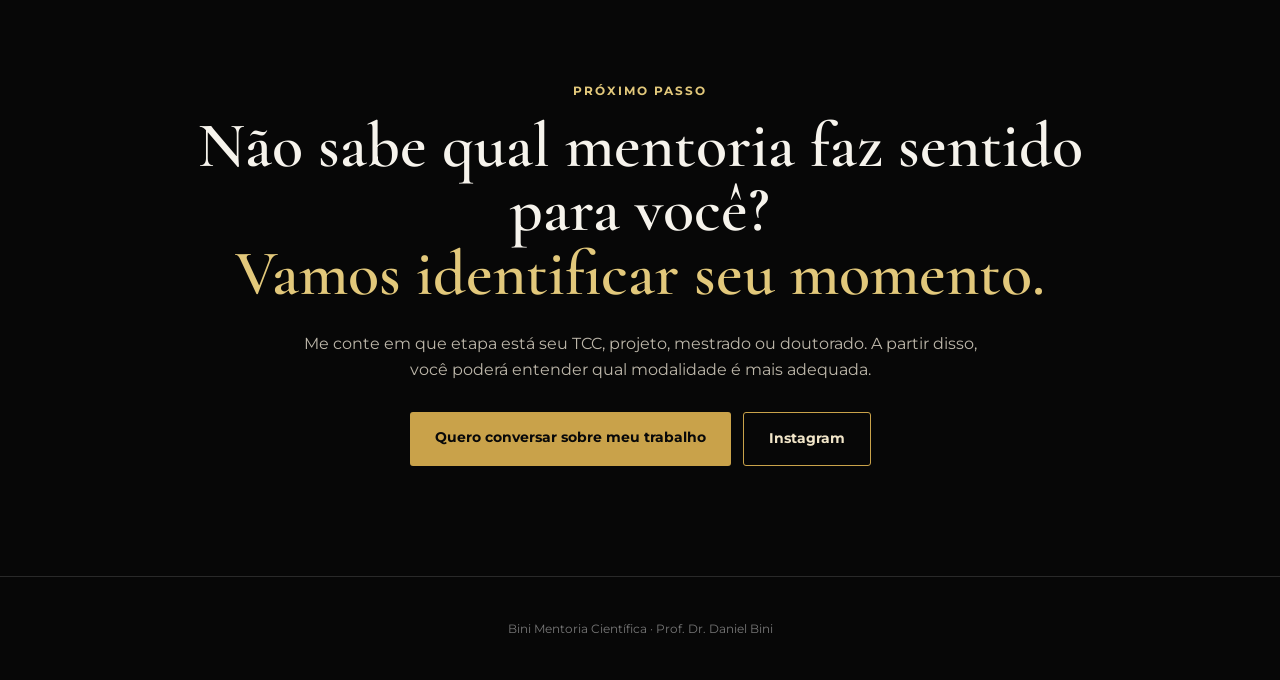
==== commit 348243f9: "Add files via upload" ====
--- a/index.html
+++ b/index.html
@@ -136,7 +136,7 @@
 
 <section class="section about">
   <div class="portrait">
-    <img src="images/daniel-bini.png" alt="Prof. Dr. Daniel Bini">
+    <img src="[data-uri]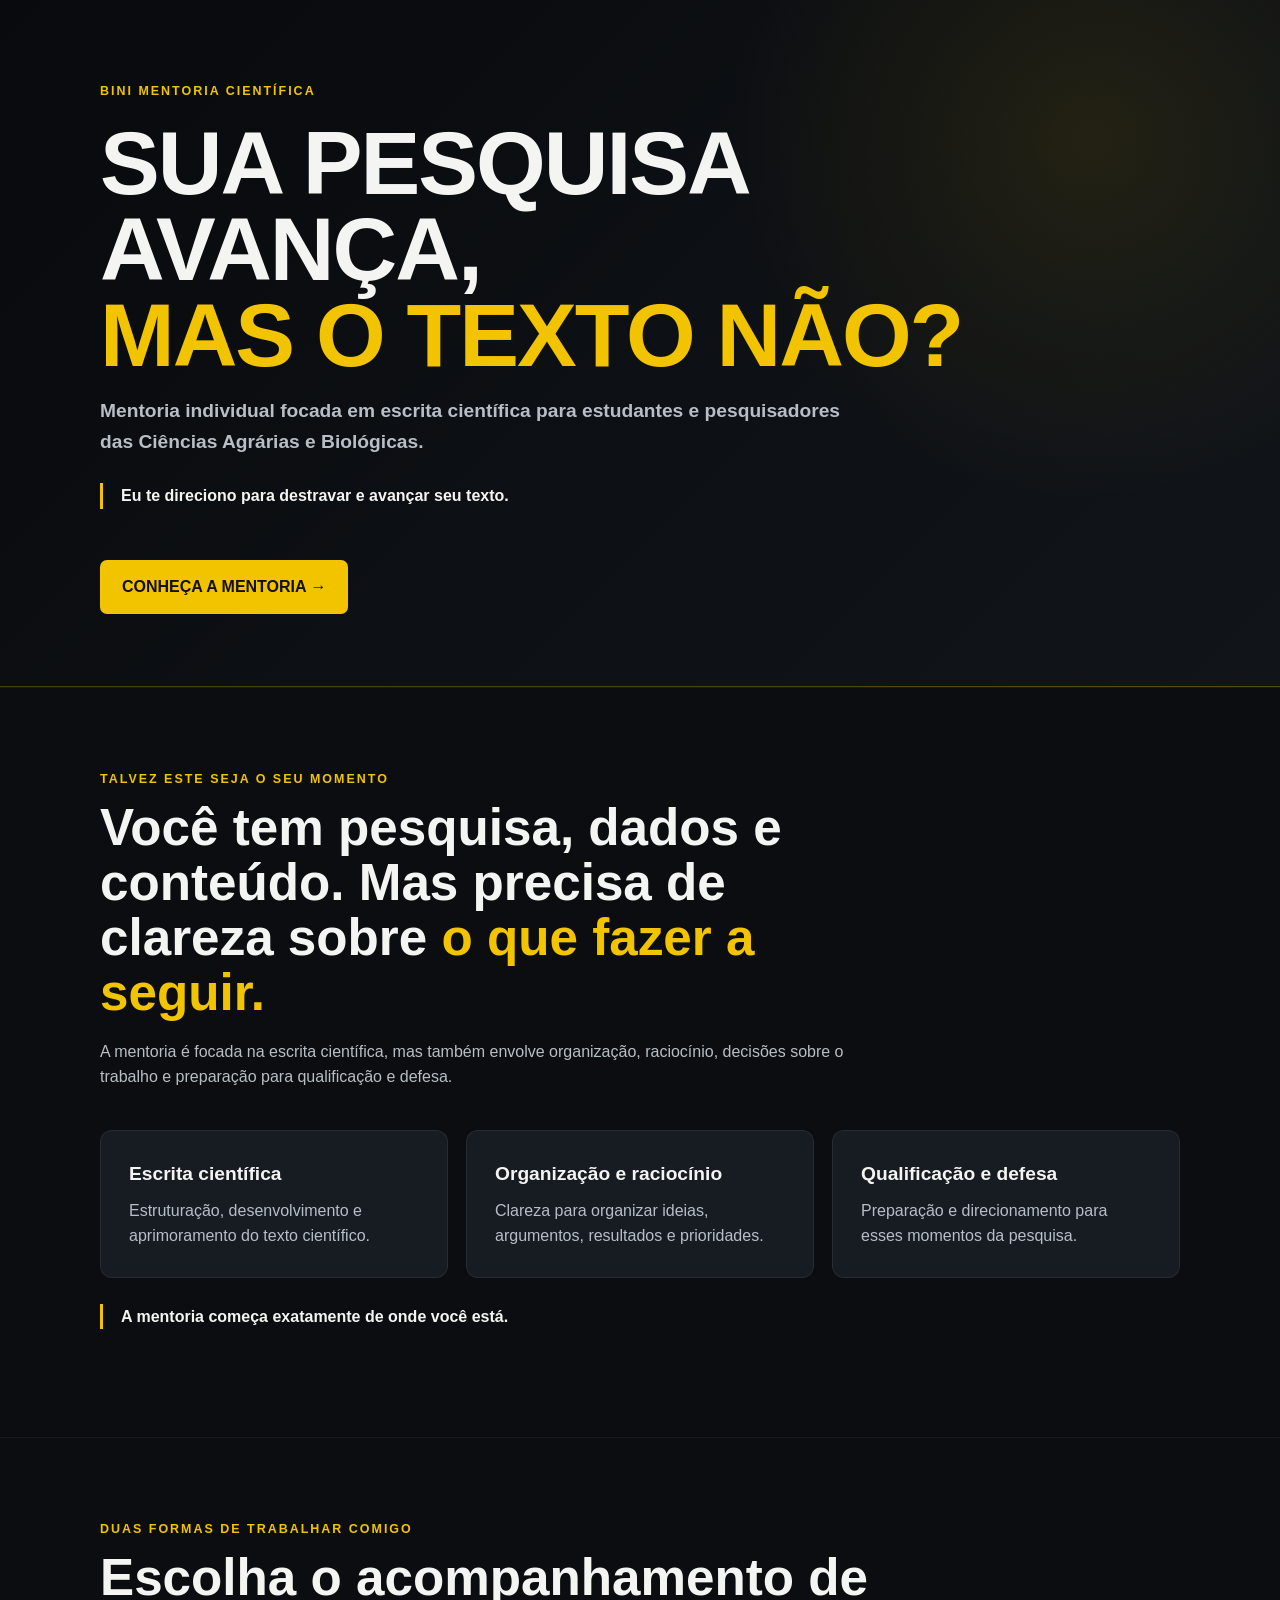
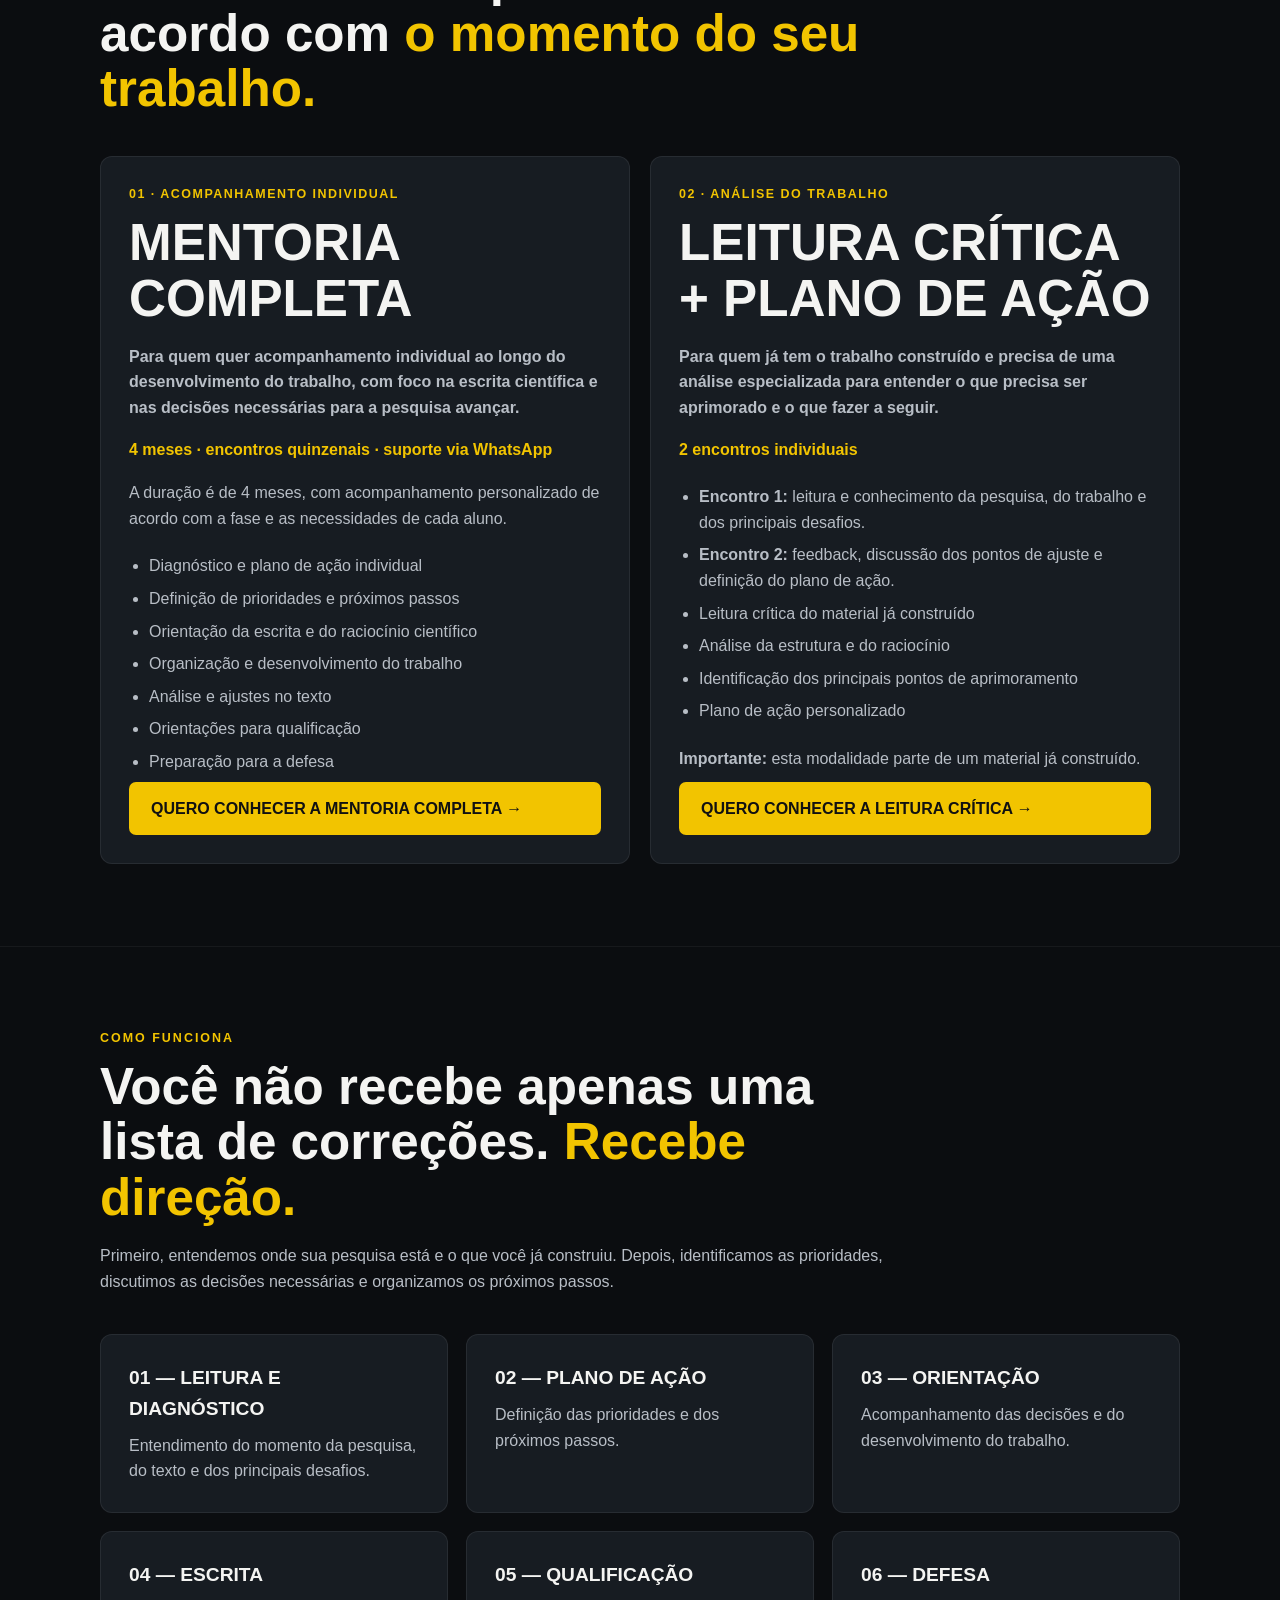
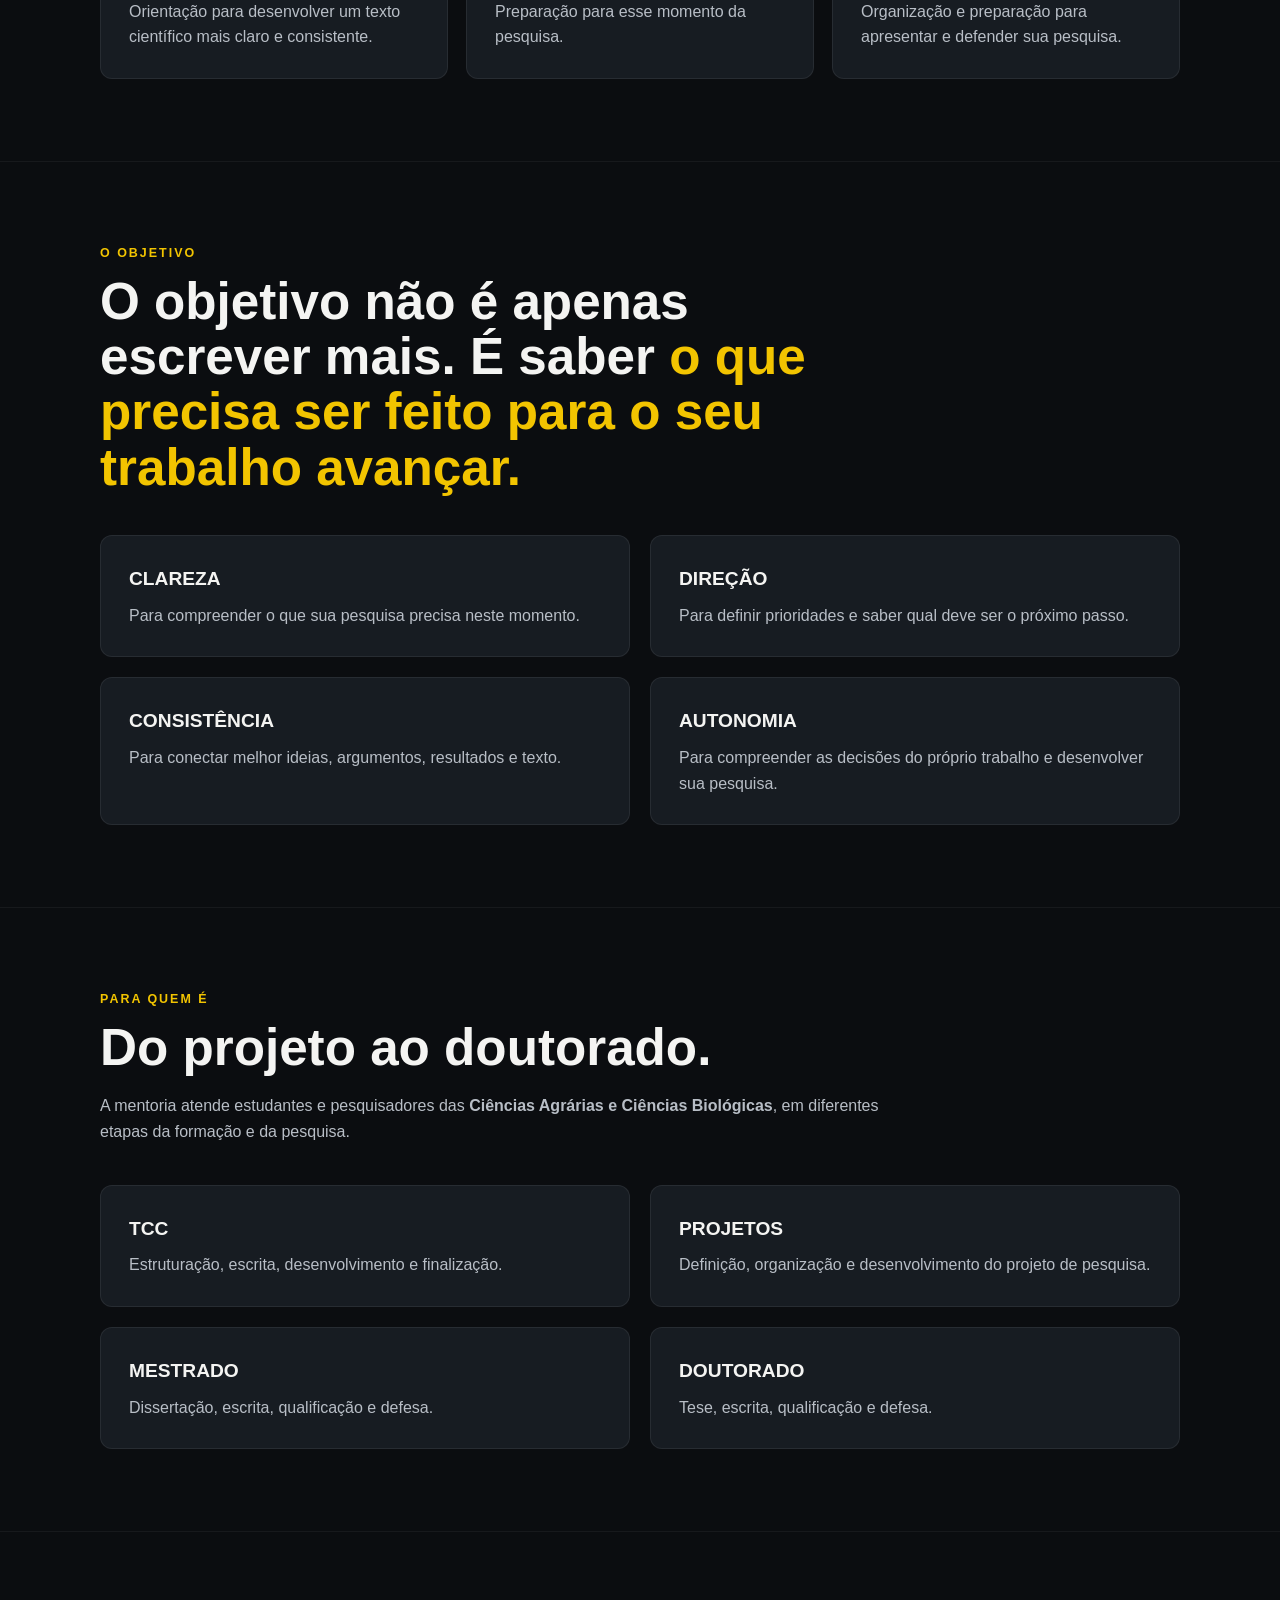
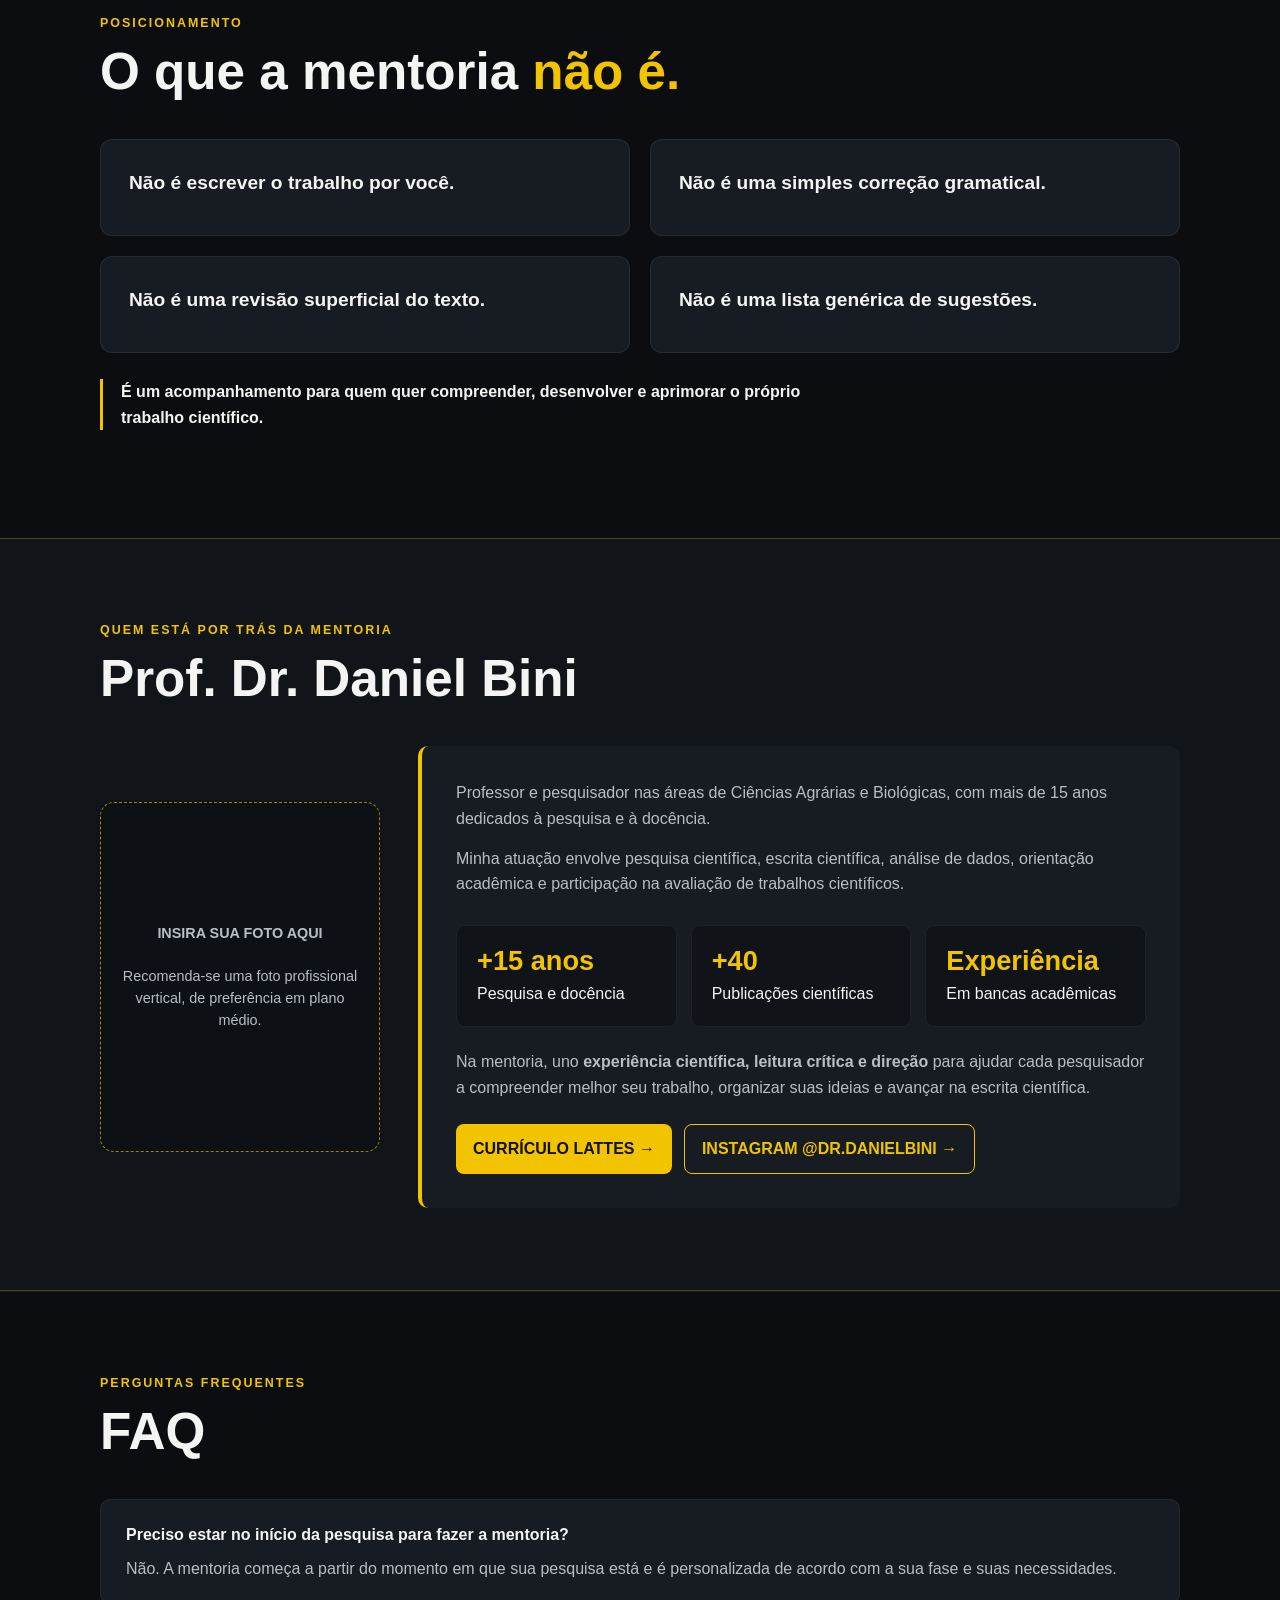
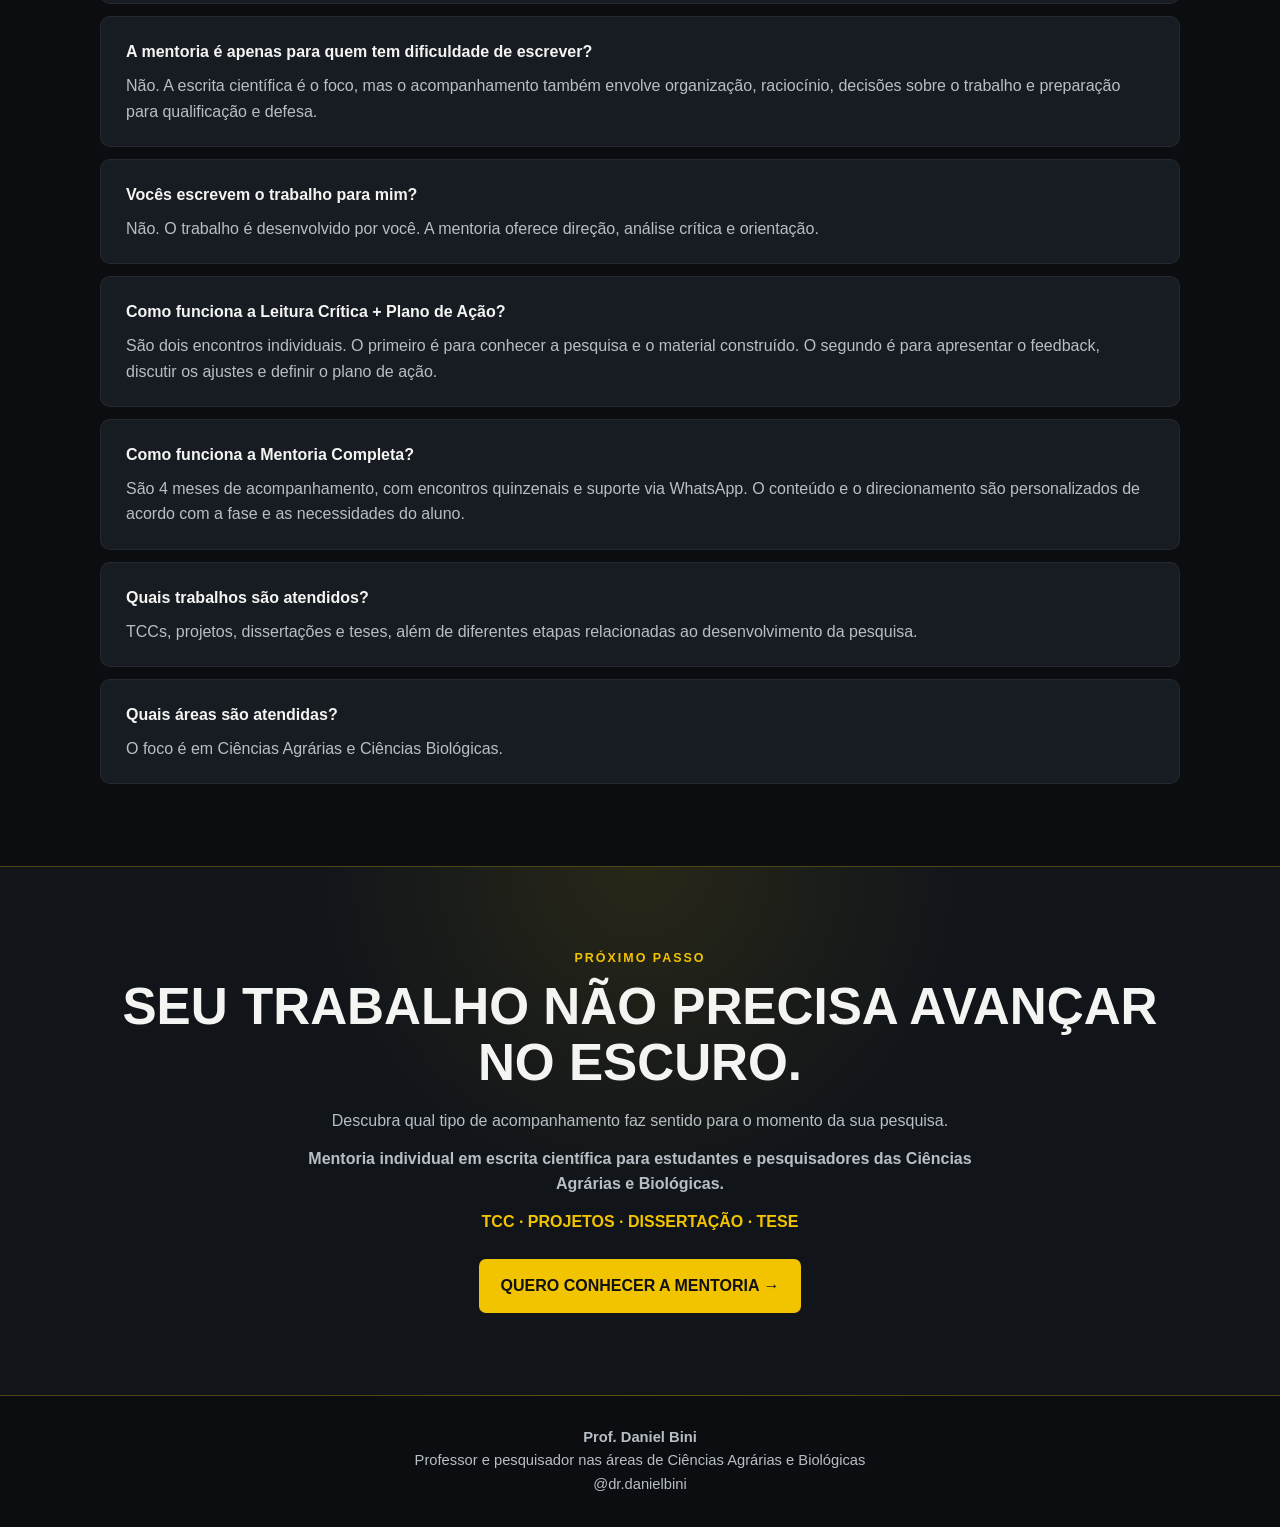
==== commit c3794171: "Add files via upload" ====
--- a/index.html
+++ b/index.html
@@ -1,184 +1,709 @@
 <!DOCTYPE html>
 <html lang="pt-BR">
 <head>
-  <meta charset="UTF-8">
-  <meta name="viewport" content="width=device-width, initial-scale=1.0">
-  <meta name="description" content="Bini Mentoria Científica — mentoria para TCC, projetos, mestrado e doutorado em Ciências Agrárias e Biológicas.">
-  <title>Bini Mentoria Científica | Prof. Dr. Daniel Bini</title>
-  <link rel="stylesheet" href="style.css">
+<meta charset="UTF-8">
+<meta name="viewport" content="width=device-width, initial-scale=1.0">
+<meta name="description" content="Bini Mentoria Científica — mentoria individual em escrita científica para Ciências Agrárias e Biológicas.">
+<title>Bini Mentoria Científica | Prof. Daniel Bini</title>
+
+<style>
+:root{
+  --bg:#0b0d10;
+  --bg-soft:#11151a;
+  --card:#171c22;
+  --text:#f4f4f2;
+  --muted:#b8bec6;
+  --accent:#f2c400;
+  --line:rgba(242,196,0,.28);
+  --max:1080px;
+}
+*{box-sizing:border-box;margin:0;padding:0}
+html{scroll-behavior:smooth}
+body{
+  font-family:Arial,Helvetica,sans-serif;
+  background:var(--bg);
+  color:var(--text);
+  line-height:1.6;
+}
+a{color:inherit;text-decoration:none}
+.container{width:min(92%,var(--max));margin:auto}
+.hero{
+  padding:82px 0 72px;
+  background:
+    radial-gradient(circle at 85% 20%,rgba(242,196,0,.09),transparent 30%),
+    linear-gradient(135deg,#080a0d,#11151a);
+  border-bottom:1px solid var(--line);
+}
+.eyebrow,.label{
+  color:var(--accent);
+  font-size:.78rem;
+  font-weight:800;
+  letter-spacing:2px;
+  text-transform:uppercase;
+}
+h1{
+  font-size:clamp(2.8rem,7vw,5.8rem);
+  line-height:.96;
+  letter-spacing:-2px;
+  max-width:900px;
+  margin:18px 0;
+}
+h1 span{color:var(--accent)}
+h2{
+  font-size:clamp(2rem,4vw,3.2rem);
+  line-height:1.08;
+  margin:10px 0 18px;
+}
+h3{margin-bottom:8px}
+p{color:var(--muted)}
+.lead{
+  max-width:760px;
+  font-size:1.2rem;
+}
+.highlight{
+  margin:26px 0;
+  padding-left:18px;
+  border-left:3px solid var(--accent);
+  max-width:760px;
+  color:var(--text);
+  font-weight:800;
+}
+.accent{color:var(--accent)}
+.btn{
+  display:inline-block;
+  margin-top:25px;
+  padding:14px 22px;
+  background:var(--accent);
+  color:#111;
+  border-radius:7px;
+  font-weight:800;
+  transition:.2s ease;
+}
+.btn:hover{transform:translateY(-2px);background:#ffd21a}
+section{
+  padding:82px 0;
+  border-top:1px solid rgba(255,255,255,.05);
+}
+.section-head{
+  max-width:800px;
+  margin-bottom:40px;
+}
+.grid-2{
+  display:grid;
+  grid-template-columns:repeat(2,1fr);
+  gap:20px;
+}
+.grid-3{
+  display:grid;
+  grid-template-columns:repeat(3,1fr);
+  gap:18px;
+}
+.card{
+  background:var(--card);
+  border:1px solid rgba(255,255,255,.07);
+  border-radius:12px;
+  padding:28px;
+}
+.card h3{font-size:1.2rem}
+.card ul{
+  padding-left:20px;
+  color:var(--muted);
+  margin-top:15px;
+}
+.card li{margin:7px 0}
+.offer{
+  position:relative;
+  display:flex;
+  flex-direction:column;
+}
+.offer .btn{margin-top:auto}
+.offer-tag{
+  color:var(--accent);
+  font-size:.78rem;
+  font-weight:800;
+  letter-spacing:1.5px;
+  text-transform:uppercase;
+}
+.authority{
+  background:var(--bg-soft);
+  border-top:1px solid var(--line);
+  border-bottom:1px solid var(--line);
+}
+.authority-box{
+  padding:34px;
+  background:var(--card);
+  border-left:4px solid var(--accent);
+  border-radius:10px;
+}
+.about-grid{
+  display:grid;
+  grid-template-columns:280px 1fr;
+  gap:38px;
+  align-items:center;
+}
+.photo-placeholder{
+  width:100%;
+  aspect-ratio:4/5;
+  border:1px dashed rgba(242,196,0,.65);
+  border-radius:14px;
+  background:#0d1014;
+  display:flex;
+  align-items:center;
+  justify-content:center;
+  text-align:center;
+  color:var(--muted);
+  padding:20px;
+  overflow:hidden;
+}
+.photo-placeholder img{
+  width:100%;
+  height:100%;
+  object-fit:cover;
+  display:block;
+}
+.photo-placeholder .photo-instruction{
+  font-size:.9rem;
+  line-height:1.5;
+}
+.social-links{
+  display:flex;
+  flex-wrap:wrap;
+  gap:12px;
+  margin-top:24px;
+}
+.social-link{
+  display:inline-flex;
+  align-items:center;
+  justify-content:center;
+  min-height:44px;
+  padding:11px 17px;
+  border-radius:8px;
+  font-weight:800;
+  color:#fff;
+  transition:.2s ease;
+}
+.social-link:hover{transform:translateY(-2px);filter:brightness(1.08)}
+.lattes-link{
+  background:var(--accent);
+  color:#111;
+}
+.instagram-link{
+  background:#171c22;
+  color:var(--accent);
+  border:1px solid var(--accent);
+}
+.stats{
+  display:grid;
+  grid-template-columns:repeat(3,1fr);
+  gap:14px;
+  margin-top:28px;
+}
+.stat{
+  padding:20px;
+  background:#101419;
+  border:1px solid rgba(255,255,255,.06);
+  border-radius:9px;
+}
+.stat b{
+  display:block;
+  color:var(--accent);
+  font-size:1.7rem;
+  line-height:1.1;
+  margin-bottom:5px;
+}
+.authority-box h2{margin-top:8px}
+.authority-box p{max-width:850px}
+.contact-list{
+  display:flex;
+  flex-wrap:wrap;
+  gap:12px;
+  margin-top:22px;
+}
+.contact{
+  padding:11px 15px;
+  border:1px solid rgba(255,255,255,.1);
+  border-radius:7px;
+  color:var(--muted);
+}
+.contact:hover{border-color:var(--accent);color:var(--text)}
+.faq{
+  display:grid;
+  gap:12px;
+}
+.faq-item{
+  background:var(--card);
+  border-radius:10px;
+  padding:22px 25px;
+  border:1px solid rgba(255,255,255,.06);
+}
+.faq-item h3{font-size:1rem}
+.final-cta{
+  text-align:center;
+  background:
+    radial-gradient(circle at 50% 0,rgba(242,196,0,.10),transparent 40%),
+    var(--bg-soft);
+  border-top:1px solid var(--line);
+  border-bottom:1px solid var(--line);
+}
+.final-cta p{
+  max-width:700px;
+  margin:0 auto;
+}
+footer{
+  padding:30px 0;
+  text-align:center;
+  color:var(--muted);
+  font-size:.92rem;
+}
+@media(max-width:760px){
+  .grid-2,.grid-3,.about-grid,.stats{grid-template-columns:1fr}
+  section{padding:62px 0}
+  .hero{padding:60px 0}
+  .photo-placeholder{max-width:320px;margin:0 auto}
+}
+</style>
 </head>
+
 <body>
 
 <header class="hero">
-  <div class="hero-inner">
-    <p class="eyebrow">BINI MENTORIA CIENTÍFICA</p>
-    <h1>Seu trabalho científico<br><span>precisa de direção.</span></h1>
-
-    <p class="hero-text">
-      Orientação individual para estruturar, escrever, revisar e finalizar
-      TCCs, projetos, dissertações e teses.
+  <div class="container">
+    <div class="eyebrow">Bini Mentoria Científica</div>
+
+    <h1>
+      SUA PESQUISA AVANÇA,<br>
+      <span>MAS O TEXTO NÃO?</span>
+    </h1>
+
+    <p class="lead">
+      <strong>Mentoria individual focada em escrita científica para estudantes e pesquisadores
+      das Ciências Agrárias e Biológicas.</strong>
     </p>
 
-    <p class="audience-tags">CIÊNCIAS AGRÁRIAS · CIÊNCIAS BIOLÓGICAS</p>
-
-    <a class="button" href="#servicos">Conheça as mentorias</a>
+    <p class="highlight">
+      Eu te direciono para destravar e avançar seu texto.
+    </p>
+
+    <a class="btn" href="#ofertas">CONHEÇA A MENTORIA →</a>
   </div>
 </header>
 
-<main>
-
-<section class="section identification">
-  <p class="section-label">TALVEZ ESTE SEJA O SEU MOMENTO</p>
-  <h2>Você sabe o que precisa fazer, mas não sabe <span>qual é o próximo passo.</span></h2>
-
-  <div class="problem-grid">
-    <div>
-      <strong>Seu trabalho está em andamento.</strong>
-      <span>Você precisa organizar a escrita, definir prioridades, fazer ajustes e avançar até a qualificação e a defesa.</span>
-    </div>
-    <div>
-      <strong>Seu trabalho já está avançado.</strong>
-      <span>Você precisa de uma leitura crítica para identificar o que ainda precisa ser ajustado e sair com um plano de ação.</span>
-    </div>
-  </div>
-
-  <p class="closing">A mentoria começa exatamente de onde você está.</p>
-</section>
-
-<section class="section offers" id="servicos">
-  <p class="section-label">DUAS FORMAS DE TRABALHAR COMIGO</p>
-  <h2>Escolha de acordo com <span>o estágio do seu trabalho.</span></h2>
-
-  <div class="offer-grid">
-
-    <article class="offer featured">
-      <p class="offer-number">01 · ACOMPANHAMENTO COMPLETO</p>
-      <h3>Mentoria Completa</h3>
-
-      <p class="offer-lead">
-        Para quem precisa de acompanhamento durante a escrita,
-        qualificação e defesa.
+<section>
+  <div class="container">
+
+    <div class="section-head">
+      <div class="label">Talvez este seja o seu momento</div>
+      <h2>Você tem pesquisa, dados e conteúdo. Mas precisa de clareza sobre <span class="accent">o que fazer a seguir.</span></h2>
+      <p>
+        A mentoria é focada na escrita científica, mas também envolve organização,
+        raciocínio, decisões sobre o trabalho e preparação para qualificação e defesa.
       </p>
-
-      <p class="duration"><strong>4 meses · encontros quinzenais · suporte via WhatsApp</strong></p>
-
-      <ul>
-        <li>Plano de ação individual</li>
-        <li>Orientações ao longo do desenvolvimento</li>
-        <li>Ajustes no trabalho</li>
-        <li>Acompanhamento da escrita</li>
-        <li>Orientações para a qualificação</li>
-        <li>Orientações para a defesa</li>
-      </ul>
-
-      <a class="button" href="#contato">Quero conhecer a Mentoria Completa</a>
-    </article>
-
-    <article class="offer">
-      <p class="offer-number">02 · LEITURA CRÍTICA</p>
-      <h3>Leitura Crítica + Plano de Ação</h3>
-
-      <p class="offer-lead">
-        Para quem já está avançado na escrita e precisa de uma análise
-        objetiva para identificar pequenos ajustes e saber o que fazer a seguir.
+    </div>
+
+    <div class="grid-3">
+      <div class="card">
+        <h3>Escrita científica</h3>
+        <p>Estruturação, desenvolvimento e aprimoramento do texto científico.</p>
+      </div>
+
+      <div class="card">
+        <h3>Organização e raciocínio</h3>
+        <p>Clareza para organizar ideias, argumentos, resultados e prioridades.</p>
+      </div>
+
+      <div class="card">
+        <h3>Qualificação e defesa</h3>
+        <p>Preparação e direcionamento para esses momentos da pesquisa.</p>
+      </div>
+    </div>
+
+    <p class="highlight">
+      A mentoria começa exatamente de onde você está.
+    </p>
+  </div>
+</section>
+
+<section id="ofertas">
+  <div class="container">
+
+    <div class="section-head">
+      <div class="label">Duas formas de trabalhar comigo</div>
+      <h2>Escolha o acompanhamento de acordo com <span class="accent">o momento do seu trabalho.</span></h2>
+    </div>
+
+    <div class="grid-2">
+
+      <article class="card offer">
+        <div class="offer-tag">01 · Acompanhamento individual</div>
+        <h2>MENTORIA COMPLETA</h2>
+
+        <p>
+          <strong>
+            Para quem quer acompanhamento individual ao longo do desenvolvimento
+            do trabalho, com foco na escrita científica e nas decisões necessárias
+            para a pesquisa avançar.
+          </strong>
+        </p>
+
+        <p class="accent" style="margin-top:16px">
+          <strong>4 meses · encontros quinzenais · suporte via WhatsApp</strong>
+        </p>
+
+        <p style="margin-top:18px">
+          A duração é de 4 meses, com acompanhamento personalizado de acordo
+          com a fase e as necessidades de cada aluno.
+        </p>
+
+        <ul>
+          <li>Diagnóstico e plano de ação individual</li>
+          <li>Definição de prioridades e próximos passos</li>
+          <li>Orientação da escrita e do raciocínio científico</li>
+          <li>Organização e desenvolvimento do trabalho</li>
+          <li>Análise e ajustes no texto</li>
+          <li>Orientações para qualificação</li>
+          <li>Preparação para a defesa</li>
+        </ul>
+
+        <a class="btn" href="https://wa.me/5531971423125" target="_blank" rel="noopener">QUERO CONHECER A MENTORIA COMPLETA →</a>
+      </article>
+
+      <article class="card offer">
+        <div class="offer-tag">02 · Análise do trabalho</div>
+        <h2>LEITURA CRÍTICA + PLANO DE AÇÃO</h2>
+
+        <p>
+          <strong>
+            Para quem já tem o trabalho construído e precisa de uma análise
+            especializada para entender o que precisa ser aprimorado e o que fazer a seguir.
+          </strong>
+        </p>
+
+        <p class="accent" style="margin-top:16px">
+          <strong>2 encontros individuais</strong>
+        </p>
+
+        <ul>
+          <li><strong>Encontro 1:</strong> leitura e conhecimento da pesquisa, do trabalho e dos principais desafios.</li>
+          <li><strong>Encontro 2:</strong> feedback, discussão dos pontos de ajuste e definição do plano de ação.</li>
+          <li>Leitura crítica do material já construído</li>
+          <li>Análise da estrutura e do raciocínio</li>
+          <li>Identificação dos principais pontos de aprimoramento</li>
+          <li>Plano de ação personalizado</li>
+        </ul>
+
+        <p style="margin-top:15px">
+          <strong>Importante:</strong> esta modalidade parte de um material já construído.
+        </p>
+
+        <a class="btn" href="https://wa.me/5531971423125" target="_blank" rel="noopener">QUERO CONHECER A LEITURA CRÍTICA →</a>
+      </article>
+
+    </div>
+  </div>
+</section>
+
+<section>
+  <div class="container">
+
+    <div class="section-head">
+      <div class="label">Como funciona</div>
+      <h2>Você não recebe apenas uma lista de correções. <span class="accent">Recebe direção.</span></h2>
+      <p>
+        Primeiro, entendemos onde sua pesquisa está e o que você já construiu.
+        Depois, identificamos as prioridades, discutimos as decisões necessárias
+        e organizamos os próximos passos.
       </p>
-
-      <p class="duration"><strong>Leitura crítica · plano de ação · 1 encontro</strong></p>
-
-      <ul>
-        <li>Leitura crítica do trabalho</li>
-        <li>Identificação dos principais pontos de ajuste</li>
-        <li>Plano de ação</li>
-        <li>1 encontro individual para orientação</li>
-      </ul>
-
-      <a class="button secondary" href="#contato">Quero conhecer a Leitura Crítica</a>
-    </article>
-
-  </div>
-</section>
-
-<section class="section method">
-  <p class="section-label">COMO FUNCIONA</p>
-  <h2>Você não recebe uma lista de correções.<br><span>Recebe direção.</span></h2>
-
-  <p class="intro">
-    Primeiro, analisamos o seu momento e o que você já construiu.
-    Depois, definimos prioridades e um plano de ação. A orientação acompanha
-    as decisões que precisam ser tomadas no trabalho.
-  </p>
-
-  <div class="steps">
-    <div><b>01</b><span>Leitura e diagnóstico</span></div>
-    <div><b>02</b><span>Plano de ação</span></div>
-    <div><b>03</b><span>Orientações</span></div>
-    <div><b>04</b><span>Ajustes</span></div>
-    <div><b>05</b><span>Qualificação</span></div>
-    <div><b>06</b><span>Defesa</span></div>
-  </div>
-</section>
-
-<section class="section audience-section">
-  <p class="section-label">PARA QUEM É</p>
-  <h2>Do projeto ao doutorado.</h2>
-  <p class="intro">
-    A mentoria atende estudantes e pesquisadores de Ciências Agrárias e Biológicas
-    em diferentes etapas da formação e da pesquisa.
-  </p>
-
-  <div class="audience-grid">
-    <div><strong>TCC</strong><span>Estruturação, escrita e finalização.</span></div>
-    <div><strong>Projetos</strong><span>Definição, organização e desenvolvimento do projeto de pesquisa.</span></div>
-    <div><strong>Mestrado</strong><span>Dissertação, qualificação e defesa.</span></div>
-    <div><strong>Doutorado</strong><span>Tese, qualificação e defesa.</span></div>
-  </div>
-</section>
-
-<section class="section about">
-  <div class="portrait">
-    <img src="[data-uri]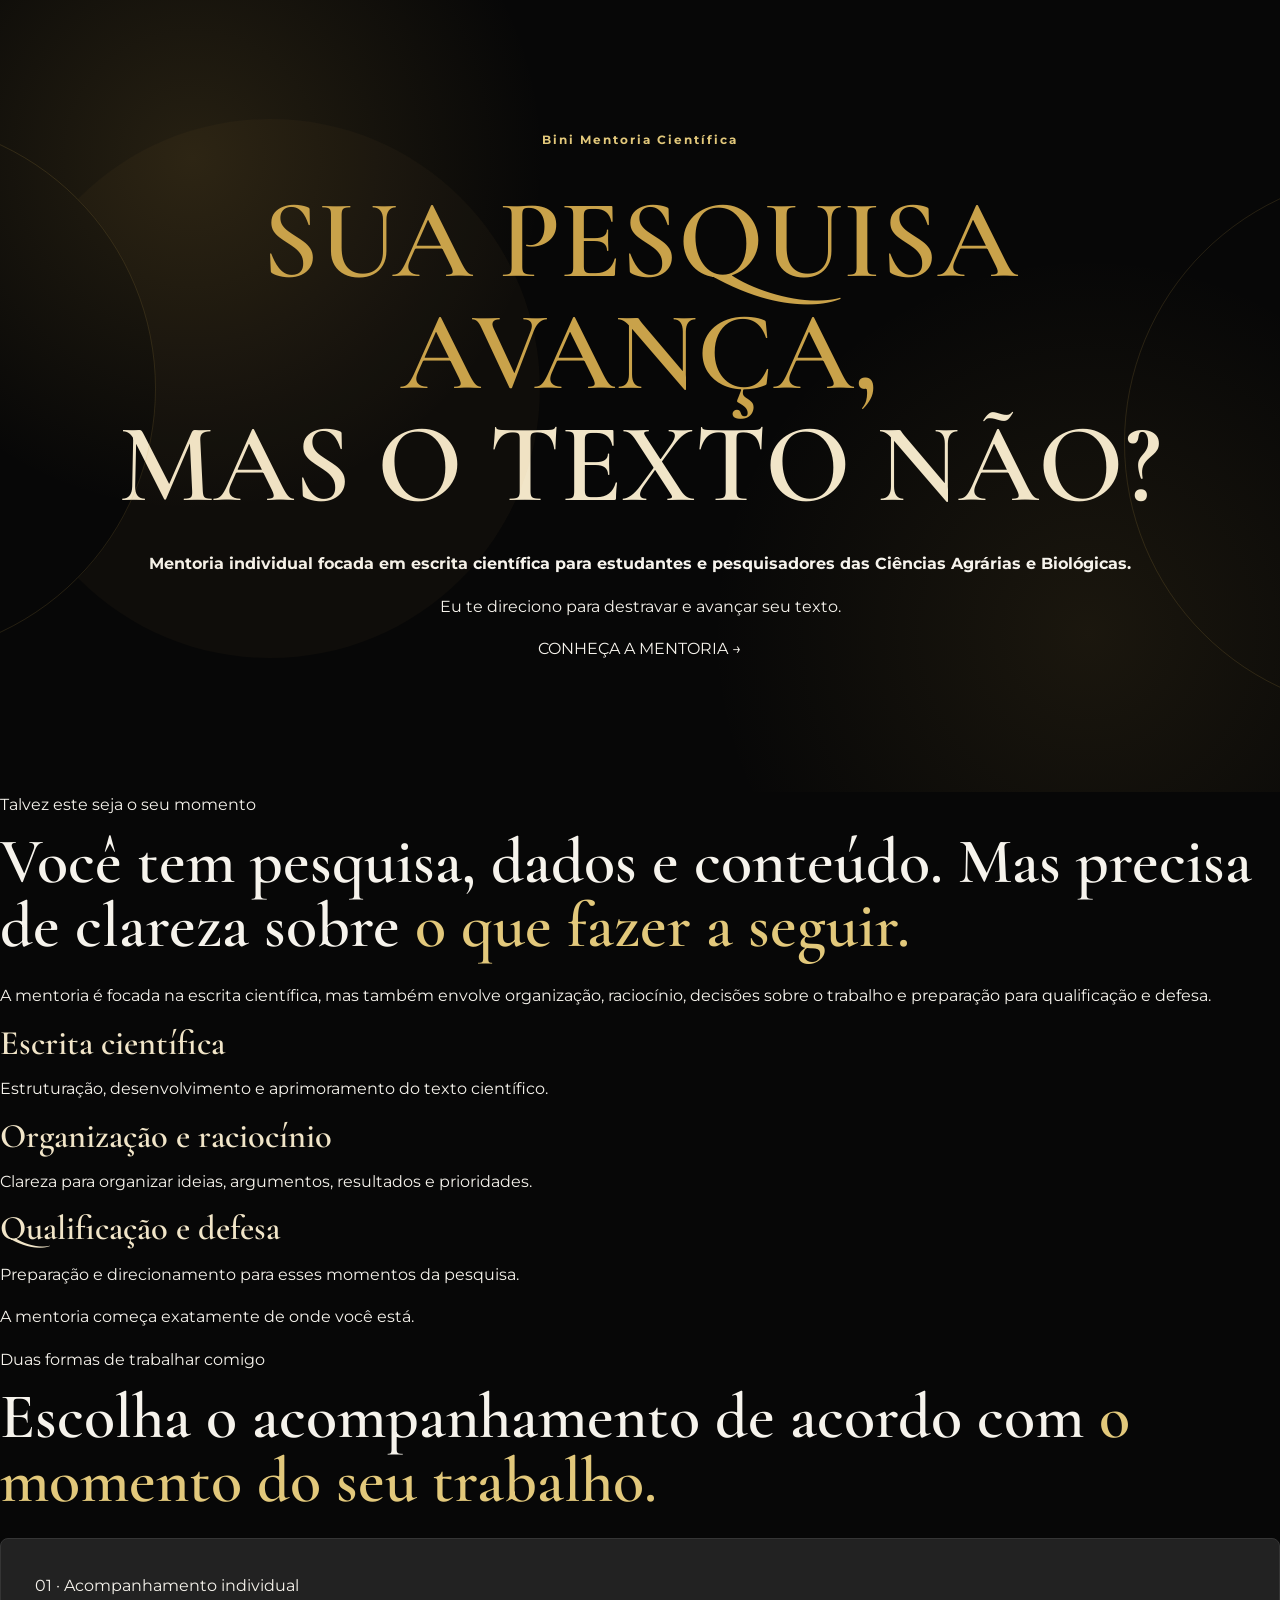
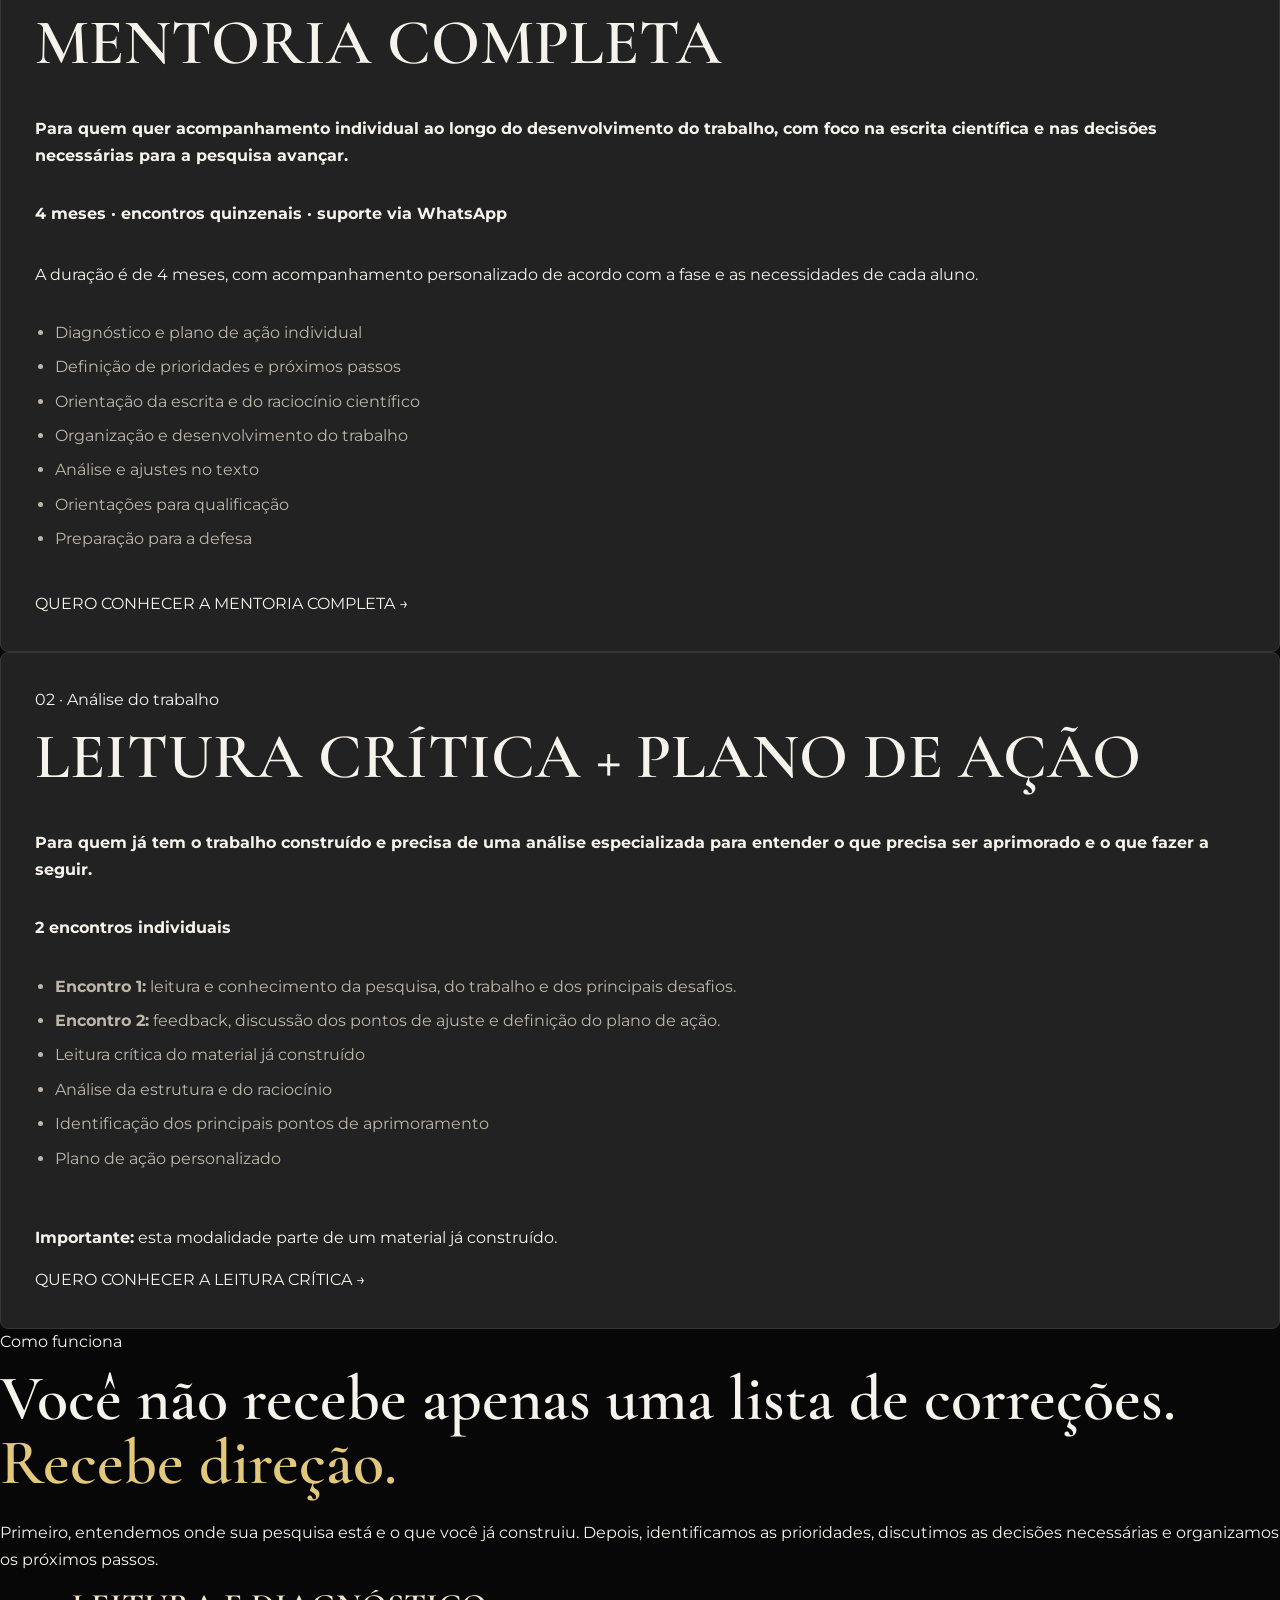
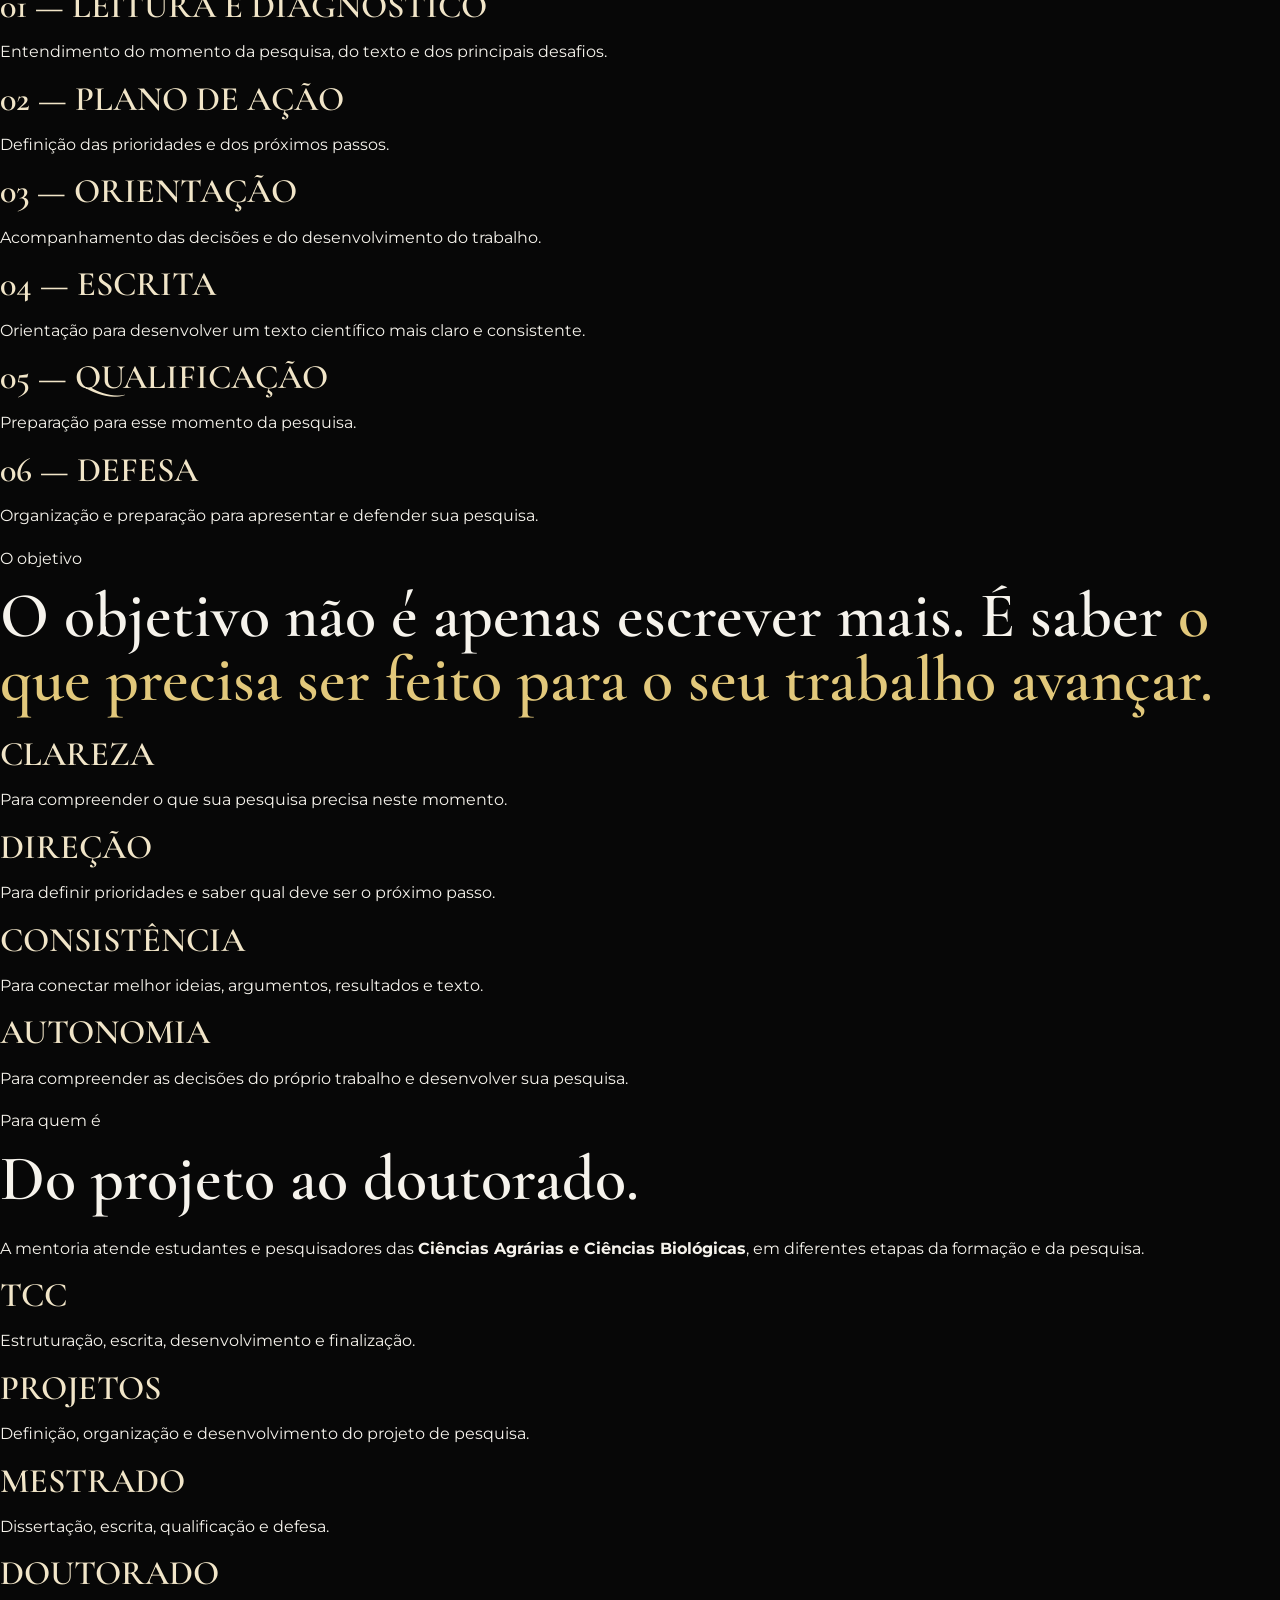
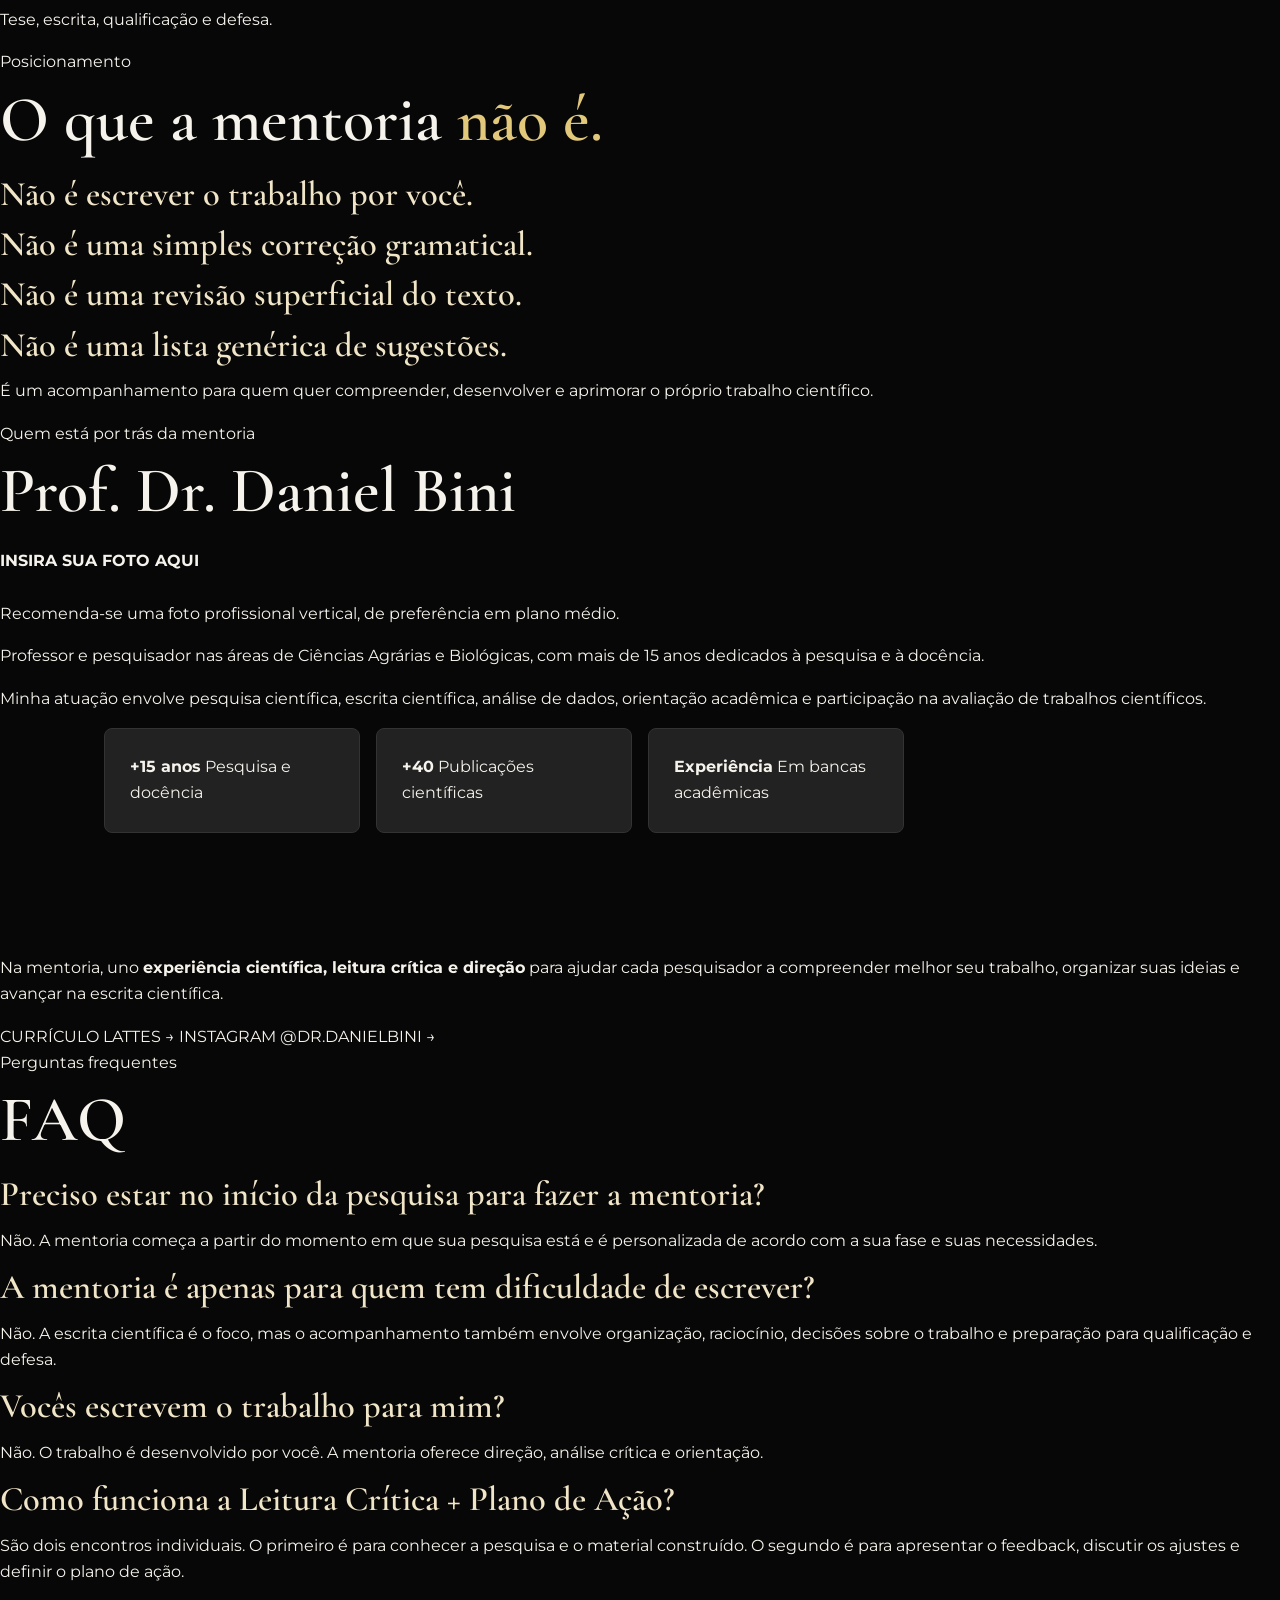
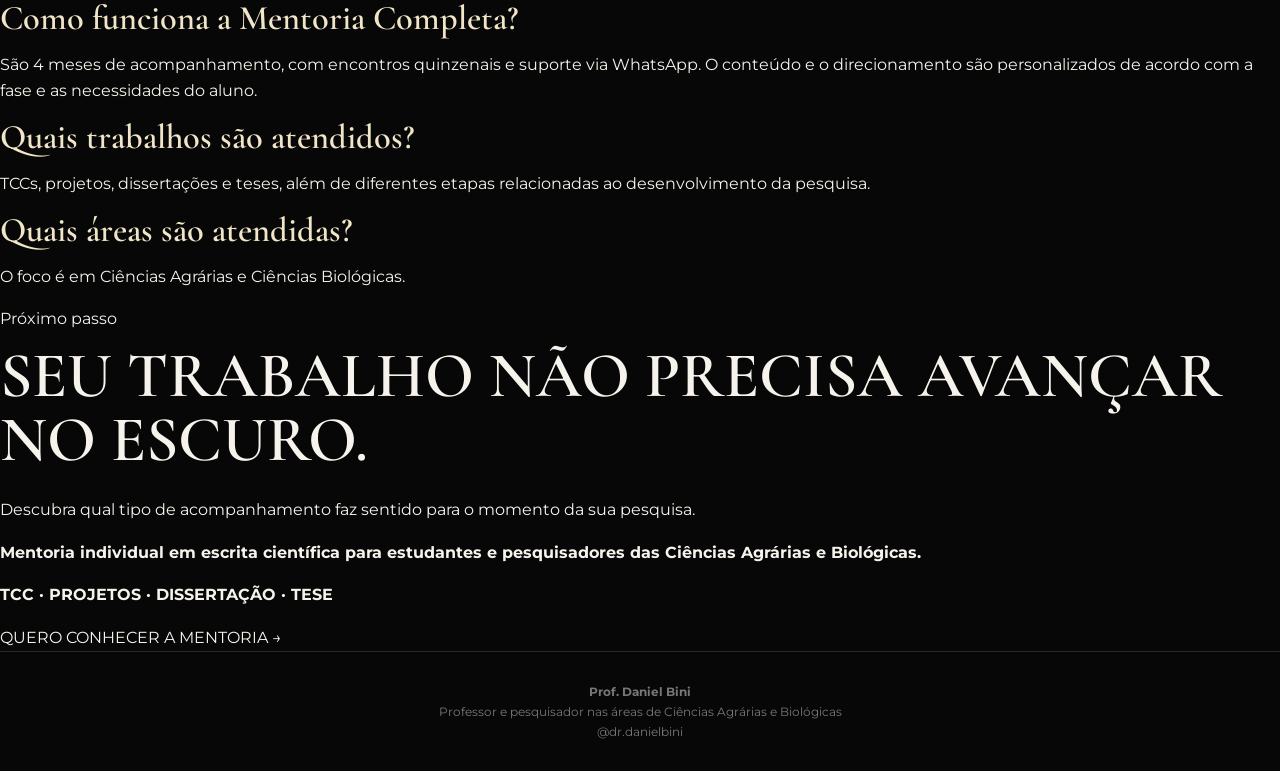
==== commit 07ad4ade: "Add files via upload" ====
--- a/index.html
+++ b/index.html
@@ -6,262 +6,8 @@
 <meta name="description" content="Bini Mentoria Científica — mentoria individual em escrita científica para Ciências Agrárias e Biológicas.">
 <title>Bini Mentoria Científica | Prof. Daniel Bini</title>
 
-<style>
-:root{
-  --bg:#0b0d10;
-  --bg-soft:#11151a;
-  --card:#171c22;
-  --text:#f4f4f2;
-  --muted:#b8bec6;
-  --accent:#f2c400;
-  --line:rgba(242,196,0,.28);
-  --max:1080px;
-}
-*{box-sizing:border-box;margin:0;padding:0}
-html{scroll-behavior:smooth}
-body{
-  font-family:Arial,Helvetica,sans-serif;
-  background:var(--bg);
-  color:var(--text);
-  line-height:1.6;
-}
-a{color:inherit;text-decoration:none}
-.container{width:min(92%,var(--max));margin:auto}
-.hero{
-  padding:82px 0 72px;
-  background:
-    radial-gradient(circle at 85% 20%,rgba(242,196,0,.09),transparent 30%),
-    linear-gradient(135deg,#080a0d,#11151a);
-  border-bottom:1px solid var(--line);
-}
-.eyebrow,.label{
-  color:var(--accent);
-  font-size:.78rem;
-  font-weight:800;
-  letter-spacing:2px;
-  text-transform:uppercase;
-}
-h1{
-  font-size:clamp(2.8rem,7vw,5.8rem);
-  line-height:.96;
-  letter-spacing:-2px;
-  max-width:900px;
-  margin:18px 0;
-}
-h1 span{color:var(--accent)}
-h2{
-  font-size:clamp(2rem,4vw,3.2rem);
-  line-height:1.08;
-  margin:10px 0 18px;
-}
-h3{margin-bottom:8px}
-p{color:var(--muted)}
-.lead{
-  max-width:760px;
-  font-size:1.2rem;
-}
-.highlight{
-  margin:26px 0;
-  padding-left:18px;
-  border-left:3px solid var(--accent);
-  max-width:760px;
-  color:var(--text);
-  font-weight:800;
-}
-.accent{color:var(--accent)}
-.btn{
-  display:inline-block;
-  margin-top:25px;
-  padding:14px 22px;
-  background:var(--accent);
-  color:#111;
-  border-radius:7px;
-  font-weight:800;
-  transition:.2s ease;
-}
-.btn:hover{transform:translateY(-2px);background:#ffd21a}
-section{
-  padding:82px 0;
-  border-top:1px solid rgba(255,255,255,.05);
-}
-.section-head{
-  max-width:800px;
-  margin-bottom:40px;
-}
-.grid-2{
-  display:grid;
-  grid-template-columns:repeat(2,1fr);
-  gap:20px;
-}
-.grid-3{
-  display:grid;
-  grid-template-columns:repeat(3,1fr);
-  gap:18px;
-}
-.card{
-  background:var(--card);
-  border:1px solid rgba(255,255,255,.07);
-  border-radius:12px;
-  padding:28px;
-}
-.card h3{font-size:1.2rem}
-.card ul{
-  padding-left:20px;
-  color:var(--muted);
-  margin-top:15px;
-}
-.card li{margin:7px 0}
-.offer{
-  position:relative;
-  display:flex;
-  flex-direction:column;
-}
-.offer .btn{margin-top:auto}
-.offer-tag{
-  color:var(--accent);
-  font-size:.78rem;
-  font-weight:800;
-  letter-spacing:1.5px;
-  text-transform:uppercase;
-}
-.authority{
-  background:var(--bg-soft);
-  border-top:1px solid var(--line);
-  border-bottom:1px solid var(--line);
-}
-.authority-box{
-  padding:34px;
-  background:var(--card);
-  border-left:4px solid var(--accent);
-  border-radius:10px;
-}
-.about-grid{
-  display:grid;
-  grid-template-columns:280px 1fr;
-  gap:38px;
-  align-items:center;
-}
-.photo-placeholder{
-  width:100%;
-  aspect-ratio:4/5;
-  border:1px dashed rgba(242,196,0,.65);
-  border-radius:14px;
-  background:#0d1014;
-  display:flex;
-  align-items:center;
-  justify-content:center;
-  text-align:center;
-  color:var(--muted);
-  padding:20px;
-  overflow:hidden;
-}
-.photo-placeholder img{
-  width:100%;
-  height:100%;
-  object-fit:cover;
-  display:block;
-}
-.photo-placeholder .photo-instruction{
-  font-size:.9rem;
-  line-height:1.5;
-}
-.social-links{
-  display:flex;
-  flex-wrap:wrap;
-  gap:12px;
-  margin-top:24px;
-}
-.social-link{
-  display:inline-flex;
-  align-items:center;
-  justify-content:center;
-  min-height:44px;
-  padding:11px 17px;
-  border-radius:8px;
-  font-weight:800;
-  color:#fff;
-  transition:.2s ease;
-}
-.social-link:hover{transform:translateY(-2px);filter:brightness(1.08)}
-.lattes-link{
-  background:var(--accent);
-  color:#111;
-}
-.instagram-link{
-  background:#171c22;
-  color:var(--accent);
-  border:1px solid var(--accent);
-}
-.stats{
-  display:grid;
-  grid-template-columns:repeat(3,1fr);
-  gap:14px;
-  margin-top:28px;
-}
-.stat{
-  padding:20px;
-  background:#101419;
-  border:1px solid rgba(255,255,255,.06);
-  border-radius:9px;
-}
-.stat b{
-  display:block;
-  color:var(--accent);
-  font-size:1.7rem;
-  line-height:1.1;
-  margin-bottom:5px;
-}
-.authority-box h2{margin-top:8px}
-.authority-box p{max-width:850px}
-.contact-list{
-  display:flex;
-  flex-wrap:wrap;
-  gap:12px;
-  margin-top:22px;
-}
-.contact{
-  padding:11px 15px;
-  border:1px solid rgba(255,255,255,.1);
-  border-radius:7px;
-  color:var(--muted);
-}
-.contact:hover{border-color:var(--accent);color:var(--text)}
-.faq{
-  display:grid;
-  gap:12px;
-}
-.faq-item{
-  background:var(--card);
-  border-radius:10px;
-  padding:22px 25px;
-  border:1px solid rgba(255,255,255,.06);
-}
-.faq-item h3{font-size:1rem}
-.final-cta{
-  text-align:center;
-  background:
-    radial-gradient(circle at 50% 0,rgba(242,196,0,.10),transparent 40%),
-    var(--bg-soft);
-  border-top:1px solid var(--line);
-  border-bottom:1px solid var(--line);
-}
-.final-cta p{
-  max-width:700px;
-  margin:0 auto;
-}
-footer{
-  padding:30px 0;
-  text-align:center;
-  color:var(--muted);
-  font-size:.92rem;
-}
-@media(max-width:760px){
-  .grid-2,.grid-3,.about-grid,.stats{grid-template-columns:1fr}
-  section{padding:62px 0}
-  .hero{padding:60px 0}
-  .photo-placeholder{max-width:320px;margin:0 auto}
-}
-</style>
+<link rel="stylesheet" href="style.css">
+
 </head>
 
 <body>
@@ -558,7 +304,7 @@
           FOTO:
           Substitua este bloco pela sua foto.
           Exemplo:
-          <img src="foto-daniel.jpg" alt="Prof. Dr. Daniel Bini">
+          <img src="daniel-bini.png" alt="Prof. Dr. Daniel Bini">
         -->
         <div class="photo-instruction">
           <strong>INSIRA SUA FOTO AQUI</strong><br><br>
--- a/style.css
+++ b/style.css
@@ -0,0 +1,92 @@
+@import url('https://fonts.googleapis.com/css2?family=Cormorant+Garamond:wght@500;600;700&family=Montserrat:wght@400;500;600;700&display=swap');
+
+:root{
+  --black:#070707;
+  --gold:#c9a24a;
+  --gold-light:#e2c87b;
+  --cream:#f1e5c8;
+  --white:#f6f3ec;
+  --card:#222;
+  --muted:#bdb7aa;
+}
+*{box-sizing:border-box}
+html{scroll-behavior:smooth}
+body{margin:0;background:var(--black);color:var(--white);font-family:Montserrat,Arial,sans-serif;line-height:1.65}
+a{color:inherit;text-decoration:none}
+.hero{
+  min-height:88vh;display:flex;align-items:center;justify-content:center;text-align:center;
+  padding:80px 22px;position:relative;overflow:hidden;
+  background:radial-gradient(circle at 15% 20%,rgba(201,162,74,.16),transparent 28%),
+  radial-gradient(circle at 85% 80%,rgba(201,162,74,.10),transparent 30%),var(--black)
+}
+.hero:before,.hero:after{content:"";position:absolute;width:42vw;height:42vw;border:1px solid rgba(201,162,74,.16);border-radius:50%}
+.hero:before{left:-30vw;top:15%;box-shadow:30vw 0 0 rgba(201,162,74,.04)}
+.hero:after{right:-30vw;bottom:10%}
+.hero-inner{max-width:900px;position:relative;z-index:2}
+.eyebrow,.section-label{color:var(--gold-light);letter-spacing:.16em;font-size:.78rem;font-weight:700}
+h1,h2,h3{font-family:"Cormorant Garamond",Georgia,serif;font-weight:600;line-height:1}
+h1{font-size:clamp(3.6rem,9vw,7rem);margin:35px 0 30px;color:var(--gold)}
+h1 span{color:var(--cream)}
+h2{font-size:clamp(2.4rem,5vw,4.2rem);margin:12px 0 25px}
+h2 span{color:var(--gold-light)}
+h3{font-size:2.15rem;color:var(--cream);margin:8px 0 16px}
+.hero-text{font-family:"Cormorant Garamond",serif;font-size:1.5rem;color:var(--cream);max-width:730px;margin:0 auto 18px}
+.audience-tags{color:var(--gold-light);font-weight:700;letter-spacing:.08em;margin:0 auto 35px;font-size:.88rem}
+.button{display:inline-block;background:var(--gold);color:#090909;padding:14px 25px;border-radius:3px;font-weight:700;font-size:.9rem;transition:.2s}
+.button:hover{transform:translateY(-2px);background:var(--gold-light)}
+.button.secondary{background:transparent;color:var(--cream);border:1px solid var(--gold)}
+.section{max-width:1120px;margin:auto;padding:100px 24px}
+.identification{border-top:1px solid rgba(201,162,74,.4)}
+.intro{max-width:720px;color:var(--muted)}
+.problem-grid{display:grid;grid-template-columns:repeat(2,1fr);gap:16px;margin:40px 0}
+.problem-grid div{padding:28px;border-left:2px solid var(--gold);background:#111;color:var(--cream)}
+.problem-grid strong{display:block;font-family:"Cormorant Garamond",serif;font-size:1.55rem;margin-bottom:10px}
+.problem-grid span{display:block;color:var(--muted);font-size:.9rem}
+.closing{color:var(--gold-light);font-weight:600}
+.offers{border-top:1px solid rgba(201,162,74,.15)}
+.offer-grid{display:grid;grid-template-columns:repeat(2,1fr);gap:20px;margin-top:45px}
+.offer{background:var(--card);border:1px solid #353535;border-radius:8px;padding:34px;display:flex;flex-direction:column;min-height:560px}
+.offer.featured{border-color:var(--gold)}
+.offer-number{color:var(--gold);font-weight:700;font-size:.76rem;letter-spacing:.08em}
+.offer-lead{color:var(--cream)!important;font-size:1rem!important}
+.duration{color:var(--gold-light)!important;font-size:.88rem!important;border-top:1px solid #3a3a3a;border-bottom:1px solid #3a3a3a;padding:14px 0}
+.offer ul{padding-left:20px;margin:8px 0 30px;color:var(--muted)}
+.offer li{margin:8px 0}
+.offer .button{margin-top:auto;text-align:center}
+.method{background:#0d0d0d;max-width:none;padding-left:max(24px,calc((100vw - 1120px)/2));padding-right:max(24px,calc((100vw - 1120px)/2))}
+.steps{display:grid;grid-template-columns:repeat(6,1fr);gap:12px;margin-top:45px}
+.steps div{border-top:1px solid var(--gold);padding:18px 10px}
+.steps b{display:block;color:var(--gold);font-size:.75rem;margin-bottom:18px}
+.steps span{font-size:.85rem;color:var(--cream)}
+.audience-section{border-top:1px solid rgba(201,162,74,.15)}
+.audience-grid{display:grid;grid-template-columns:repeat(4,1fr);gap:16px;margin-top:40px}
+.audience-grid div{background:#111;border:1px solid #333;padding:25px}
+.audience-grid strong{display:block;color:var(--gold-light);font-family:"Cormorant Garamond",serif;font-size:1.8rem}
+.audience-grid span{display:block;color:var(--muted);font-size:.85rem;margin-top:8px}
+.about{display:grid;grid-template-columns:.85fr 1.15fr;gap:70px;align-items:center;border-top:1px solid rgba(201,162,74,.15)}
+.portrait{min-height:500px;display:flex;align-items:flex-end;justify-content:center;overflow:hidden}
+.portrait img{width:100%;max-width:520px;height:auto;display:block;filter:drop-shadow(0 18px 25px rgba(0,0,0,.35))}
+.about-text p{color:#d5d0c6}
+.stats{max-width:1120px;margin:0 auto;padding:0 24px 100px;display:grid;grid-template-columns:repeat(4,1fr);gap:16px}
+.stat{background:var(--card);border:1px solid #333;border-radius:8px;padding:25px}
+.stat strong{display:block;color:var(--gold-light);font-family:"Cormorant Garamond",serif;font-size:1.35rem}
+.stat span{display:block;margin-top:7px;color:var(--cream);font-size:.9rem}
+.cta{text-align:center;padding:110px 24px;max-width:950px;margin:auto}
+.cta p:not(.section-label){color:var(--muted);max-width:700px;margin:0 auto 28px}
+.cta-buttons{display:flex;justify-content:center;gap:12px;flex-wrap:wrap}
+footer{border-top:1px solid #292929;text-align:center;padding:30px 20px;color:#777;font-size:.75rem}
+@media(max-width:800px){
+  .about{grid-template-columns:1fr;gap:40px}
+  .portrait{min-height:390px}
+  .stats{grid-template-columns:repeat(2,1fr)}
+  .audience-grid{grid-template-columns:repeat(2,1fr)}
+  .steps{grid-template-columns:repeat(2,1fr)}
+  .offer-grid{grid-template-columns:1fr}
+}
+@media(max-width:500px){
+  .section{padding:75px 20px}
+  .hero{min-height:82vh}
+  h1{font-size:4rem}
+  .stats,.audience-grid{grid-template-columns:1fr}
+  .problem-grid{grid-template-columns:1fr}
+}
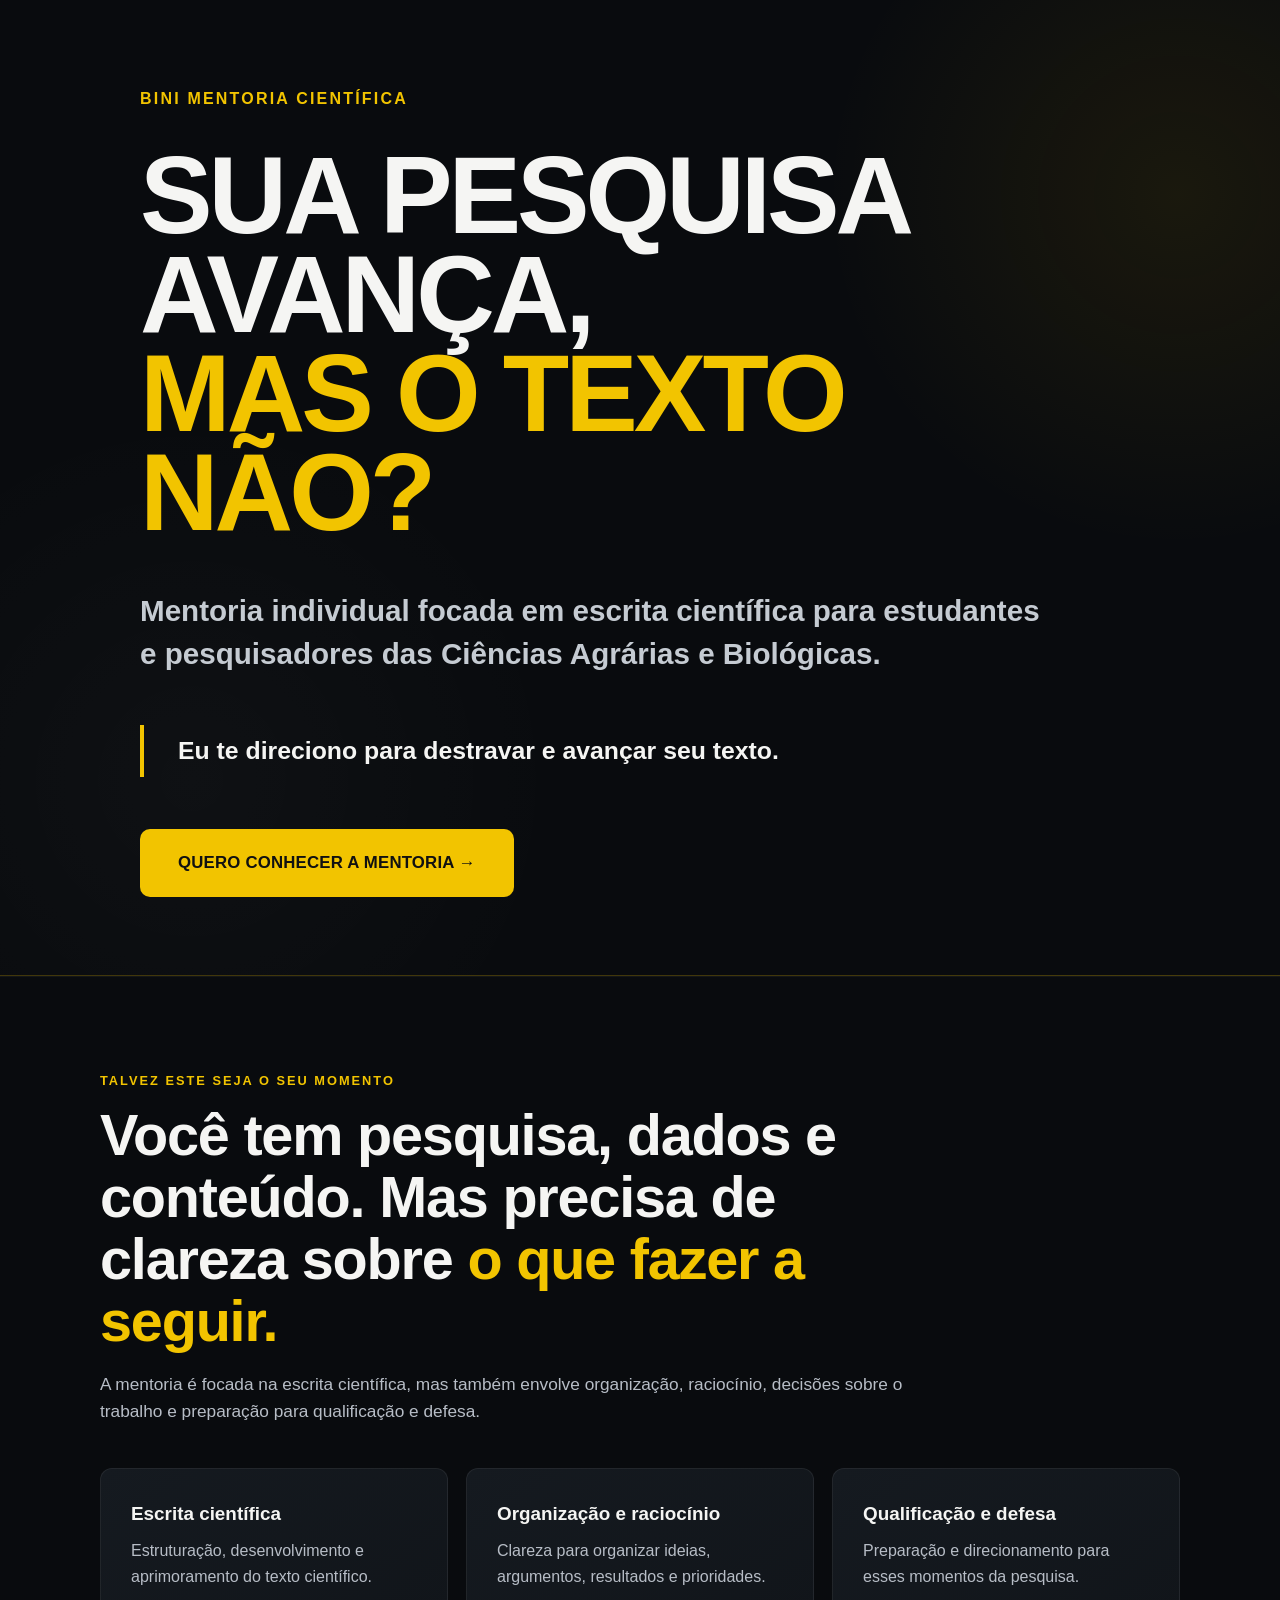
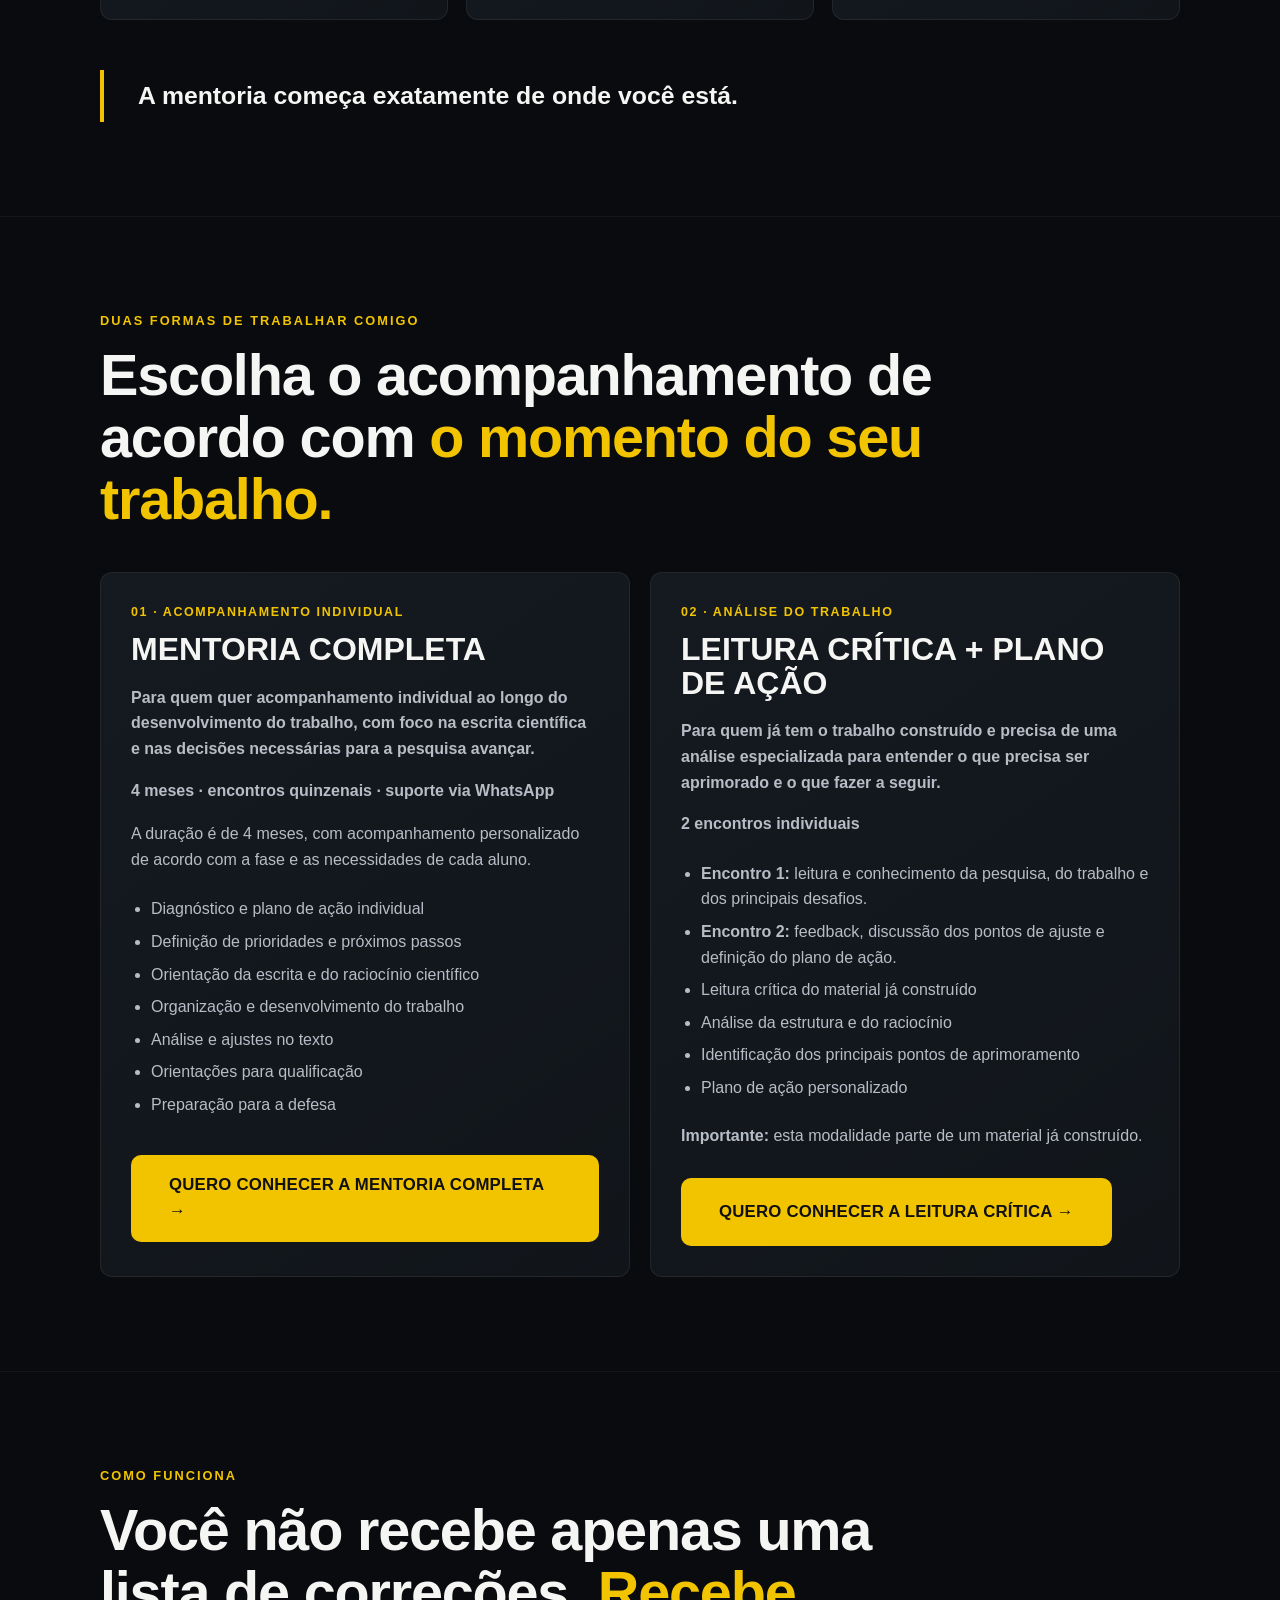
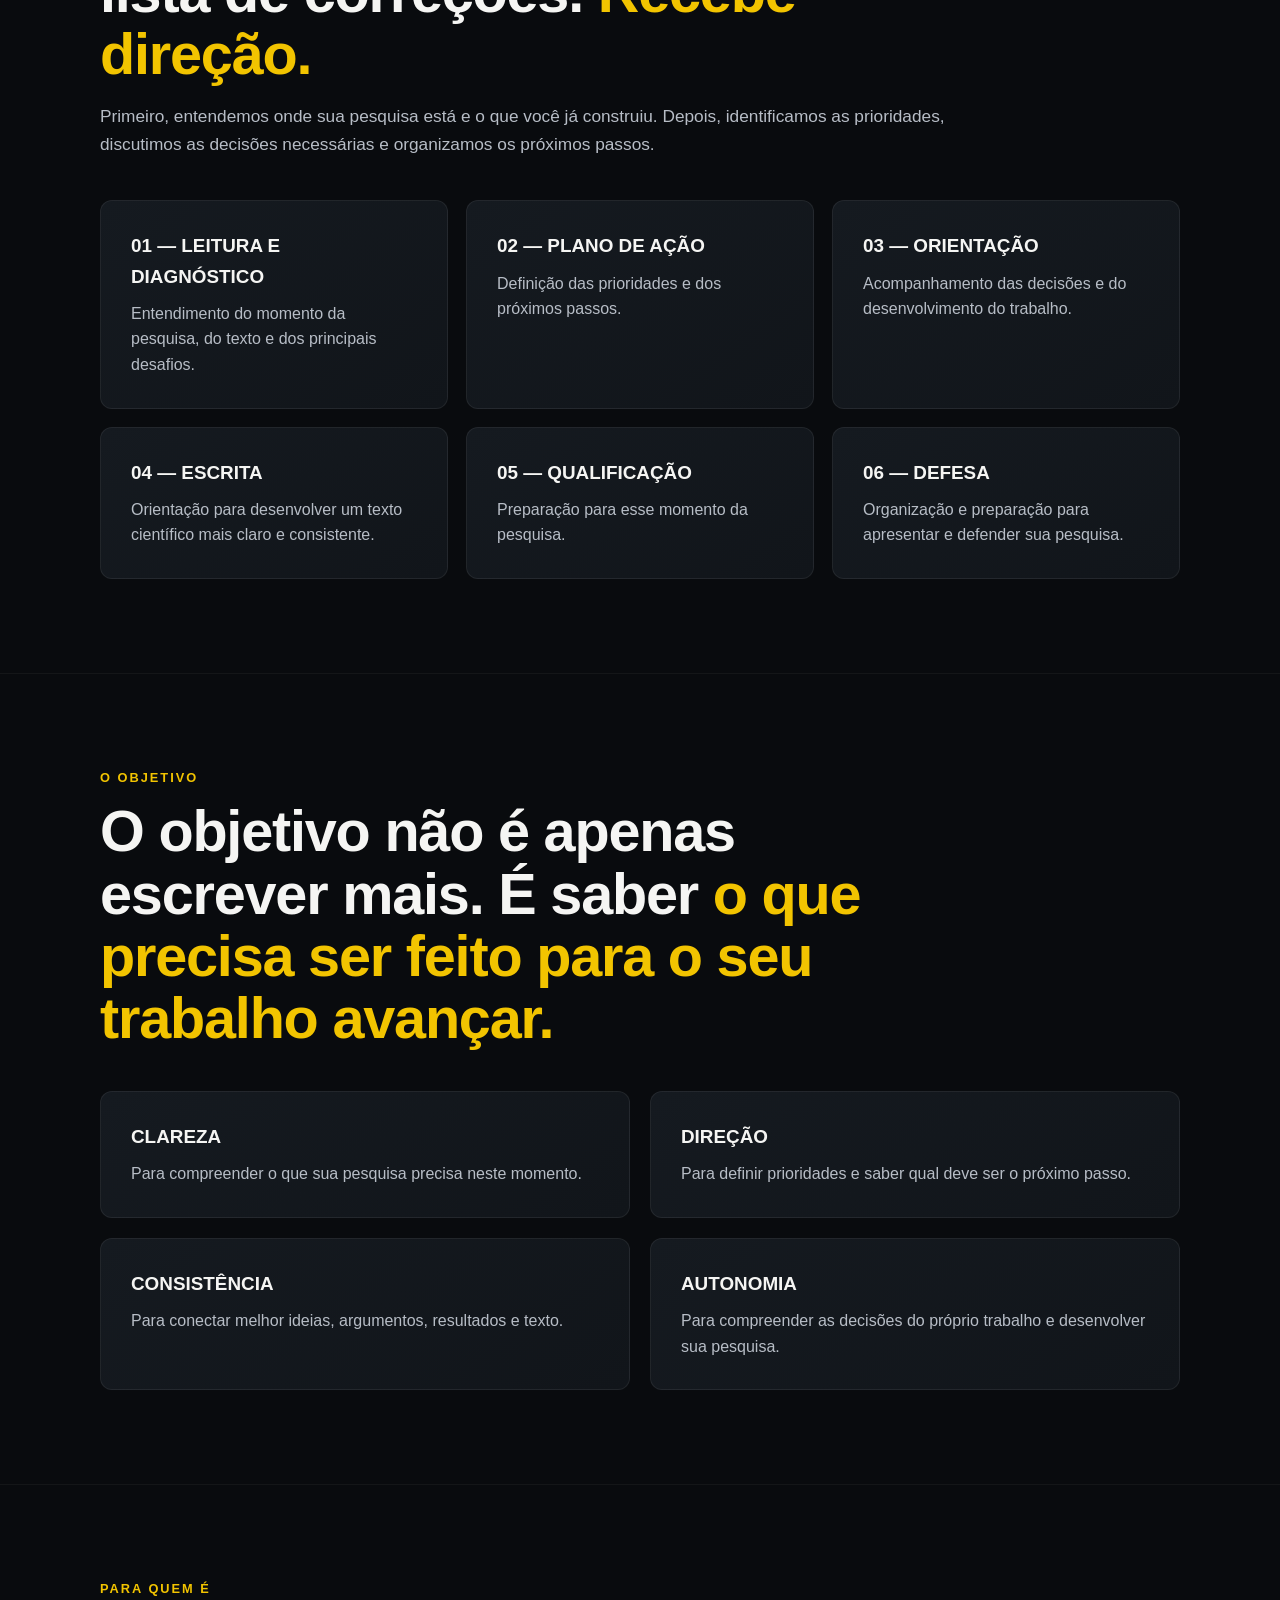
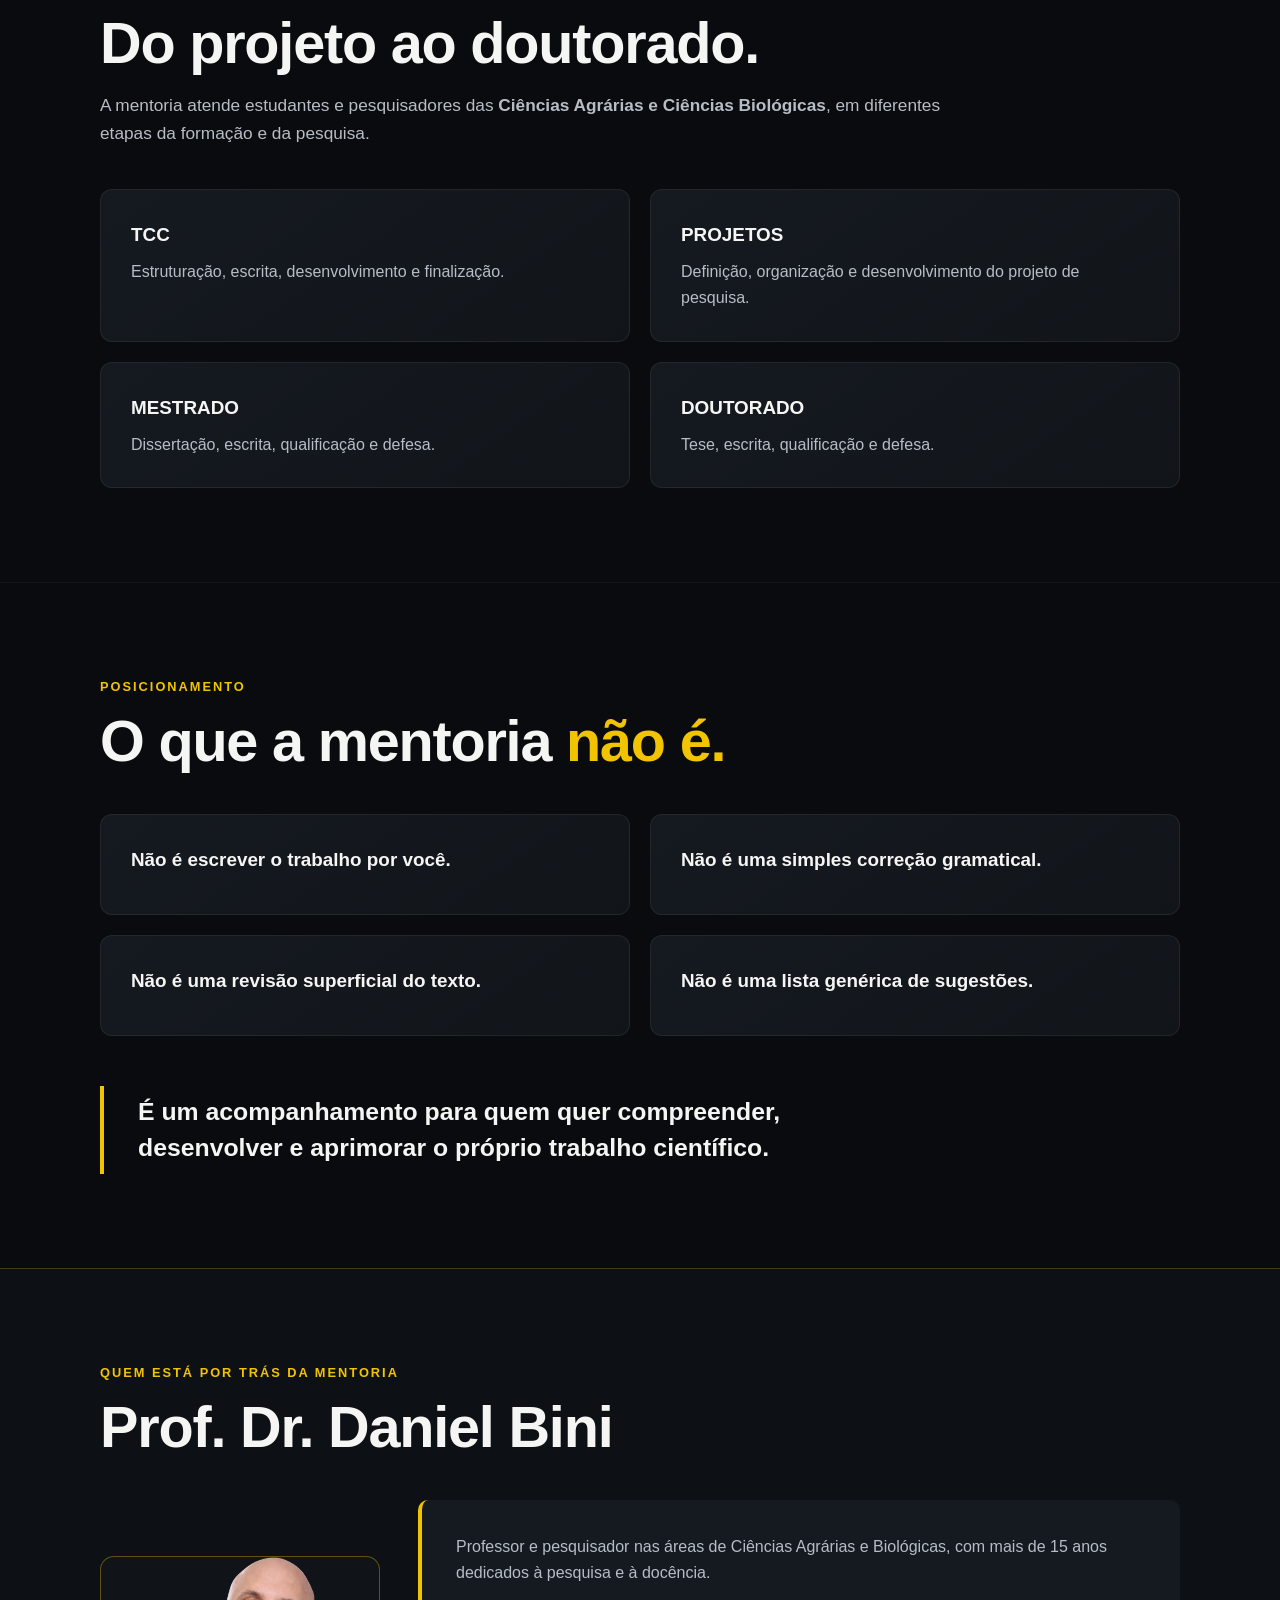
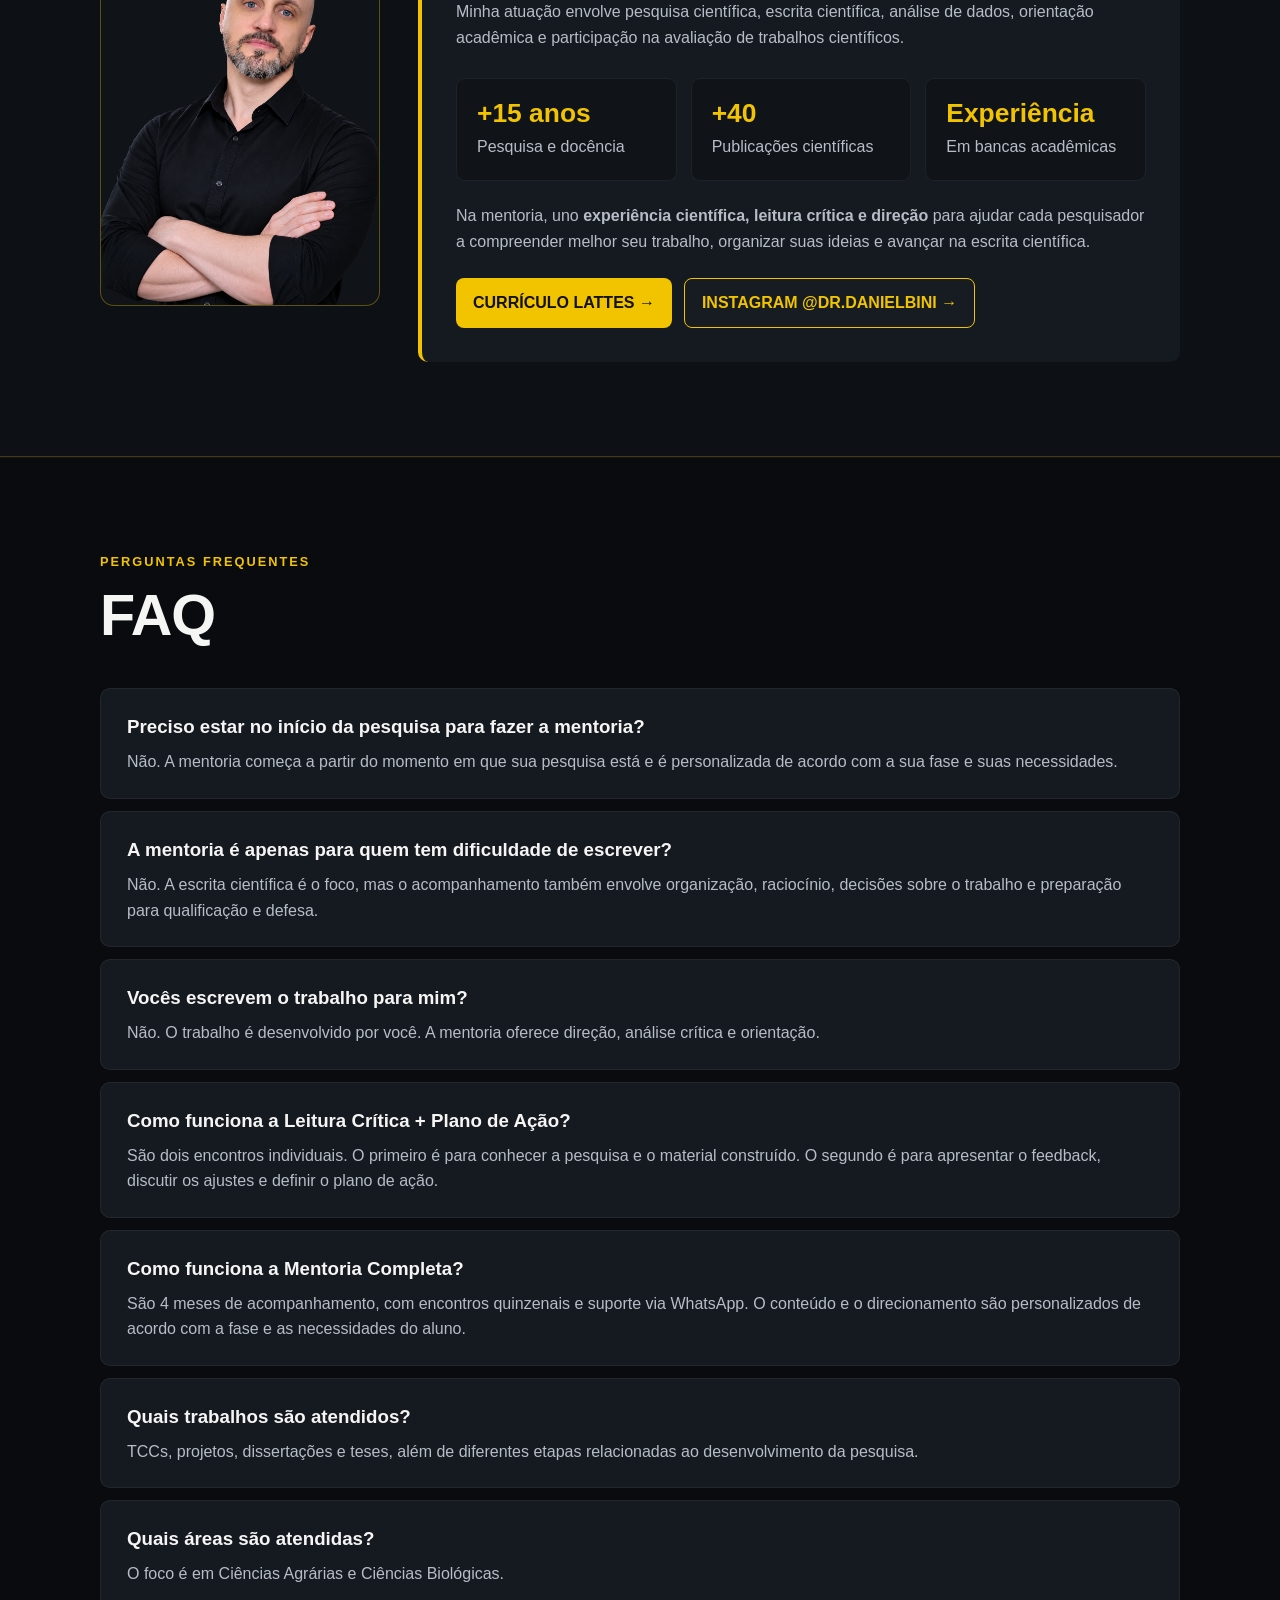
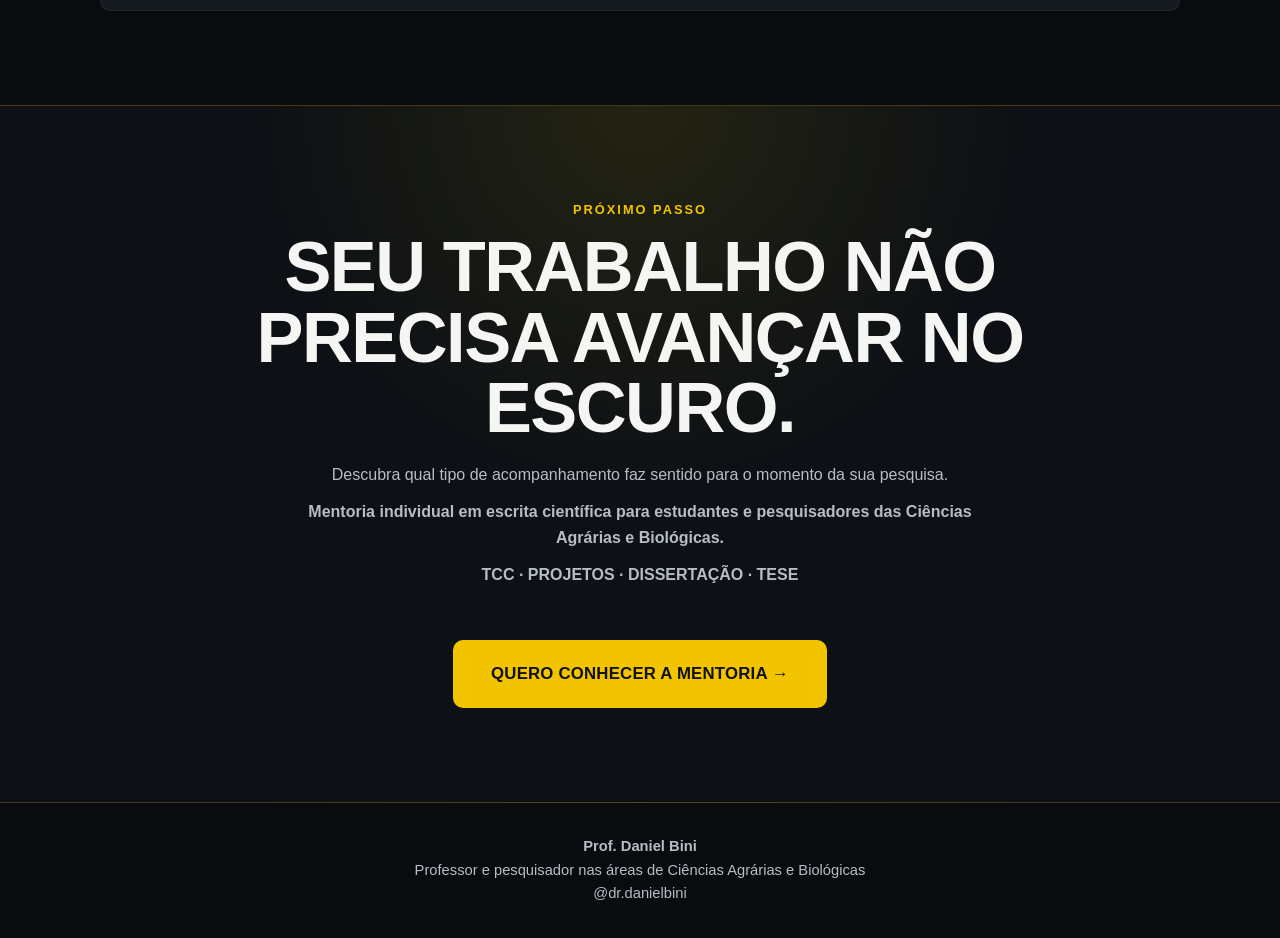
==== commit 98fa6dcc: "Add files via upload" ====
--- a/index.html
+++ b/index.html
@@ -30,7 +30,7 @@
       Eu te direciono para destravar e avançar seu texto.
     </p>
 
-    <a class="btn" href="#ofertas">CONHEÇA A MENTORIA →</a>
+    <a class="btn" href="https://wa.me/5531971423125" target="_blank" rel="noopener">QUERO CONHECER A MENTORIA →</a>
   </div>
 </header>
 
@@ -299,19 +299,7 @@
 
     <div class="about-grid">
 
-      <div class="photo-placeholder">
-        <!--
-          FOTO:
-          Substitua este bloco pela sua foto.
-          Exemplo:
-          <img src="daniel-bini.png" alt="Prof. Dr. Daniel Bini">
-        -->
-        <div class="photo-instruction">
-          <strong>INSIRA SUA FOTO AQUI</strong><br><br>
-          Recomenda-se uma foto profissional vertical,
-          de preferência em plano médio.
-        </div>
-      </div>
+      <div class="photo-placeholder"><img src="daniel-bini.png" alt="Prof. Dr. Daniel Bini"></div>
 
       <div class="authority-box">
         <p>
--- a/style.css
+++ b/style.css
@@ -1,92 +1,434 @@
-@import url('https://fonts.googleapis.com/css2?family=Cormorant+Garamond:wght@500;600;700&family=Montserrat:wght@400;500;600;700&display=swap');
-
 :root{
-  --black:#070707;
-  --gold:#c9a24a;
-  --gold-light:#e2c87b;
-  --cream:#f1e5c8;
-  --white:#f6f3ec;
-  --card:#222;
-  --muted:#bdb7aa;
-}
-*{box-sizing:border-box}
+  --bg:#090b0e;
+  --bg-soft:#0d1115;
+  --card:#151a20;
+  --text:#f5f5f3;
+  --muted:#b7bdc6;
+  --accent:#f2c400;
+  --accent-2:#ffd21a;
+  --line:rgba(242,196,0,.24);
+  --max:1080px;
+}
+
+*{box-sizing:border-box;margin:0;padding:0}
+
 html{scroll-behavior:smooth}
-body{margin:0;background:var(--black);color:var(--white);font-family:Montserrat,Arial,sans-serif;line-height:1.65}
+
+body{
+  background:var(--bg);
+  color:var(--text);
+  font-family:Arial,Helvetica,sans-serif;
+  line-height:1.6;
+}
+
 a{color:inherit;text-decoration:none}
+
+.container{
+  width:min(92%,var(--max));
+  margin:0 auto;
+}
+
+/* HERO — visual based on the reference layout */
 .hero{
-  min-height:88vh;display:flex;align-items:center;justify-content:center;text-align:center;
-  padding:80px 22px;position:relative;overflow:hidden;
-  background:radial-gradient(circle at 15% 20%,rgba(201,162,74,.16),transparent 28%),
-  radial-gradient(circle at 85% 80%,rgba(201,162,74,.10),transparent 30%),var(--black)
-}
-.hero:before,.hero:after{content:"";position:absolute;width:42vw;height:42vw;border:1px solid rgba(201,162,74,.16);border-radius:50%}
-.hero:before{left:-30vw;top:15%;box-shadow:30vw 0 0 rgba(201,162,74,.04)}
-.hero:after{right:-30vw;bottom:10%}
-.hero-inner{max-width:900px;position:relative;z-index:2}
-.eyebrow,.section-label{color:var(--gold-light);letter-spacing:.16em;font-size:.78rem;font-weight:700}
-h1,h2,h3{font-family:"Cormorant Garamond",Georgia,serif;font-weight:600;line-height:1}
-h1{font-size:clamp(3.6rem,9vw,7rem);margin:35px 0 30px;color:var(--gold)}
-h1 span{color:var(--cream)}
-h2{font-size:clamp(2.4rem,5vw,4.2rem);margin:12px 0 25px}
-h2 span{color:var(--gold-light)}
-h3{font-size:2.15rem;color:var(--cream);margin:8px 0 16px}
-.hero-text{font-family:"Cormorant Garamond",serif;font-size:1.5rem;color:var(--cream);max-width:730px;margin:0 auto 18px}
-.audience-tags{color:var(--gold-light);font-weight:700;letter-spacing:.08em;margin:0 auto 35px;font-size:.88rem}
-.button{display:inline-block;background:var(--gold);color:#090909;padding:14px 25px;border-radius:3px;font-weight:700;font-size:.9rem;transition:.2s}
-.button:hover{transform:translateY(-2px);background:var(--gold-light)}
-.button.secondary{background:transparent;color:var(--cream);border:1px solid var(--gold)}
-.section{max-width:1120px;margin:auto;padding:100px 24px}
-.identification{border-top:1px solid rgba(201,162,74,.4)}
-.intro{max-width:720px;color:var(--muted)}
-.problem-grid{display:grid;grid-template-columns:repeat(2,1fr);gap:16px;margin:40px 0}
-.problem-grid div{padding:28px;border-left:2px solid var(--gold);background:#111;color:var(--cream)}
-.problem-grid strong{display:block;font-family:"Cormorant Garamond",serif;font-size:1.55rem;margin-bottom:10px}
-.problem-grid span{display:block;color:var(--muted);font-size:.9rem}
-.closing{color:var(--gold-light);font-weight:600}
-.offers{border-top:1px solid rgba(201,162,74,.15)}
-.offer-grid{display:grid;grid-template-columns:repeat(2,1fr);gap:20px;margin-top:45px}
-.offer{background:var(--card);border:1px solid #353535;border-radius:8px;padding:34px;display:flex;flex-direction:column;min-height:560px}
-.offer.featured{border-color:var(--gold)}
-.offer-number{color:var(--gold);font-weight:700;font-size:.76rem;letter-spacing:.08em}
-.offer-lead{color:var(--cream)!important;font-size:1rem!important}
-.duration{color:var(--gold-light)!important;font-size:.88rem!important;border-top:1px solid #3a3a3a;border-bottom:1px solid #3a3a3a;padding:14px 0}
-.offer ul{padding-left:20px;margin:8px 0 30px;color:var(--muted)}
-.offer li{margin:8px 0}
-.offer .button{margin-top:auto;text-align:center}
-.method{background:#0d0d0d;max-width:none;padding-left:max(24px,calc((100vw - 1120px)/2));padding-right:max(24px,calc((100vw - 1120px)/2))}
-.steps{display:grid;grid-template-columns:repeat(6,1fr);gap:12px;margin-top:45px}
-.steps div{border-top:1px solid var(--gold);padding:18px 10px}
-.steps b{display:block;color:var(--gold);font-size:.75rem;margin-bottom:18px}
-.steps span{font-size:.85rem;color:var(--cream)}
-.audience-section{border-top:1px solid rgba(201,162,74,.15)}
-.audience-grid{display:grid;grid-template-columns:repeat(4,1fr);gap:16px;margin-top:40px}
-.audience-grid div{background:#111;border:1px solid #333;padding:25px}
-.audience-grid strong{display:block;color:var(--gold-light);font-family:"Cormorant Garamond",serif;font-size:1.8rem}
-.audience-grid span{display:block;color:var(--muted);font-size:.85rem;margin-top:8px}
-.about{display:grid;grid-template-columns:.85fr 1.15fr;gap:70px;align-items:center;border-top:1px solid rgba(201,162,74,.15)}
-.portrait{min-height:500px;display:flex;align-items:flex-end;justify-content:center;overflow:hidden}
-.portrait img{width:100%;max-width:520px;height:auto;display:block;filter:drop-shadow(0 18px 25px rgba(0,0,0,.35))}
-.about-text p{color:#d5d0c6}
-.stats{max-width:1120px;margin:0 auto;padding:0 24px 100px;display:grid;grid-template-columns:repeat(4,1fr);gap:16px}
-.stat{background:var(--card);border:1px solid #333;border-radius:8px;padding:25px}
-.stat strong{display:block;color:var(--gold-light);font-family:"Cormorant Garamond",serif;font-size:1.35rem}
-.stat span{display:block;margin-top:7px;color:var(--cream);font-size:.9rem}
-.cta{text-align:center;padding:110px 24px;max-width:950px;margin:auto}
-.cta p:not(.section-label){color:var(--muted);max-width:700px;margin:0 auto 28px}
-.cta-buttons{display:flex;justify-content:center;gap:12px;flex-wrap:wrap}
-footer{border-top:1px solid #292929;text-align:center;padding:30px 20px;color:#777;font-size:.75rem}
-@media(max-width:800px){
-  .about{grid-template-columns:1fr;gap:40px}
-  .portrait{min-height:390px}
-  .stats{grid-template-columns:repeat(2,1fr)}
-  .audience-grid{grid-template-columns:repeat(2,1fr)}
-  .steps{grid-template-columns:repeat(2,1fr)}
-  .offer-grid{grid-template-columns:1fr}
-}
-@media(max-width:500px){
-  .section{padding:75px 20px}
-  .hero{min-height:82vh}
-  h1{font-size:4rem}
-  .stats,.audience-grid{grid-template-columns:1fr}
-  .problem-grid{grid-template-columns:1fr}
-}
+  min-height:100vh;
+  display:flex;
+  align-items:flex-start;
+  background:
+    radial-gradient(circle at 92% 20%,rgba(242,196,0,.075),transparent 25%),
+    radial-gradient(circle at 15% 80%,rgba(255,255,255,.025),transparent 28%),
+    #090b0e;
+  border-bottom:1px solid var(--line);
+  padding:86px 0 78px;
+}
+
+.hero .container{
+  max-width:1000px;
+}
+
+.eyebrow{
+  color:var(--accent);
+  font-size:clamp(.8rem,1.7vw,1rem);
+  font-weight:800;
+  letter-spacing:2.2px;
+  text-transform:uppercase;
+  margin-bottom:34px;
+}
+
+h1{
+  max-width:930px;
+  margin:0;
+  font-size:clamp(3.4rem,8.5vw,7.4rem);
+  line-height:.91;
+  letter-spacing:-4px;
+  font-weight:900;
+}
+
+h1 span{
+  color:var(--accent);
+}
+
+.lead{
+  max-width:900px;
+  margin-top:48px;
+  color:#c5cbd2;
+  font-size:clamp(1.2rem,2.6vw,1.85rem);
+  line-height:1.45;
+  font-weight:700;
+}
+
+.highlight{
+  max-width:800px;
+  margin-top:50px;
+  padding:8px 0 8px 34px;
+  border-left:4px solid var(--accent);
+  color:var(--text);
+  font-size:clamp(1.15rem,2.5vw,1.55rem);
+  line-height:1.45;
+  font-weight:800;
+}
+
+.btn{
+  display:inline-flex;
+  align-items:center;
+  justify-content:center;
+  min-height:68px;
+  margin-top:52px;
+  padding:17px 38px;
+  border-radius:10px;
+  background:var(--accent);
+  color:#111;
+  font-size:1.05rem;
+  font-weight:900;
+  letter-spacing:.2px;
+  transition:transform .2s ease,background .2s ease,box-shadow .2s ease;
+}
+
+.btn:hover{
+  transform:translateY(-2px);
+  background:var(--accent-2);
+  box-shadow:0 12px 30px rgba(242,196,0,.16);
+}
+
+/* Sections */
+section{
+  padding:94px 0;
+  border-top:1px solid rgba(255,255,255,.045);
+}
+
+.section-head{
+  max-width:850px;
+  margin-bottom:42px;
+}
+
+.label{
+  color:var(--accent);
+  font-size:.8rem;
+  font-weight:900;
+  letter-spacing:2px;
+  text-transform:uppercase;
+  margin-bottom:12px;
+}
+
+.section-head h2{
+  margin:0 0 18px;
+  font-size:clamp(2.15rem,4.5vw,3.7rem);
+  line-height:1.08;
+  letter-spacing:-1.2px;
+}
+
+.section-head p{
+  color:var(--muted);
+  font-size:1.08rem;
+}
+
+.accent{color:var(--accent)}
+
+.grid-2{
+  display:grid;
+  grid-template-columns:repeat(2,1fr);
+  gap:20px;
+}
+
+.grid-3{
+  display:grid;
+  grid-template-columns:repeat(3,1fr);
+  gap:18px;
+}
+
+.card{
+  background:linear-gradient(145deg,#151a20,#11151a);
+  border:1px solid rgba(255,255,255,.065);
+  border-radius:12px;
+  padding:30px;
+}
+
+.card h2{
+  font-size:2rem;
+  line-height:1.05;
+  margin:10px 0 18px;
+}
+
+.card h3{
+  margin-bottom:9px;
+  font-size:1.18rem;
+}
+
+.card p{
+  color:var(--muted);
+}
+
+.card ul{
+  padding-left:20px;
+  margin-top:17px;
+  color:var(--muted);
+}
+
+.card li{margin:7px 0}
+
+.offer{
+  display:flex;
+  flex-direction:column;
+}
+
+.offer .btn{
+  margin-top:30px;
+  align-self:flex-start;
+}
+
+.offer-tag{
+  color:var(--accent);
+  font-size:.78rem;
+  font-weight:900;
+  letter-spacing:1.6px;
+  text-transform:uppercase;
+}
+
+/* Authority */
+.authority{
+  background:var(--bg-soft);
+  border-top:1px solid var(--line);
+  border-bottom:1px solid var(--line);
+}
+
+.about-grid{
+  display:grid;
+  grid-template-columns:280px 1fr;
+  gap:38px;
+  align-items:center;
+}
+
+.photo-placeholder{
+  width:100%;
+  aspect-ratio:4/5;
+  border-radius:14px;
+  overflow:hidden;
+  background:#101419;
+  border:1px solid rgba(242,196,0,.35);
+}
+
+.photo-placeholder img{
+  width:100%;
+  height:100%;
+  display:block;
+  object-fit:cover;
+}
+
+.authority-box{
+  padding:34px;
+  background:var(--card);
+  border-left:4px solid var(--accent);
+  border-radius:10px;
+}
+
+.authority-box h2{
+  margin:8px 0 16px;
+}
+
+.authority-box p{
+  color:var(--muted);
+}
+
+.stats{
+  display:grid;
+  grid-template-columns:repeat(3,1fr);
+  gap:14px;
+  margin-top:28px;
+}
+
+.stat{
+  padding:20px;
+  background:#101419;
+  border:1px solid rgba(255,255,255,.06);
+  border-radius:9px;
+  color:var(--muted);
+}
+
+.stat b{
+  display:block;
+  color:var(--accent);
+  font-size:1.65rem;
+  line-height:1.1;
+  margin-bottom:6px;
+}
+
+.social-links{
+  display:flex;
+  flex-wrap:wrap;
+  gap:12px;
+  margin-top:24px;
+}
+
+.social-link{
+  display:inline-flex;
+  align-items:center;
+  justify-content:center;
+  min-height:44px;
+  padding:11px 17px;
+  border-radius:8px;
+  font-weight:900;
+  transition:.2s ease;
+}
+
+.social-link:hover{
+  transform:translateY(-2px);
+}
+
+.lattes-link{
+  background:var(--accent);
+  color:#111;
+}
+
+.instagram-link{
+  background:#171c22;
+  color:var(--accent);
+  border:1px solid var(--accent);
+}
+
+/* FAQ */
+.faq{
+  display:grid;
+  gap:12px;
+}
+
+.faq-item{
+  padding:23px 26px;
+  background:var(--card);
+  border:1px solid rgba(255,255,255,.06);
+  border-radius:10px;
+}
+
+.faq-item h3{
+  margin-bottom:7px;
+}
+
+.faq-item p{
+  color:var(--muted);
+}
+
+/* Final CTA */
+.final-cta{
+  text-align:center;
+  background:
+    radial-gradient(circle at 50% 0,rgba(242,196,0,.10),transparent 40%),
+    var(--bg-soft);
+  border-top:1px solid var(--line);
+  border-bottom:1px solid var(--line);
+}
+
+.final-cta h2{
+  max-width:900px;
+  margin:0 auto 18px;
+  font-size:clamp(2.3rem,5.5vw,4.6rem);
+  line-height:1;
+  letter-spacing:-1.5px;
+}
+
+.final-cta p{
+  max-width:720px;
+  margin:0 auto;
+  color:var(--muted);
+}
+
+footer{
+  padding:32px 0;
+  text-align:center;
+  color:var(--muted);
+  font-size:.92rem;
+}
+
+/* Mobile: reproduces the tall, high-impact Instagram view */
+@media(max-width:760px){
+
+  .container{
+    width:calc(100% - 56px);
+  }
+
+  .hero{
+    min-height:100vh;
+    padding:48px 0 72px;
+  }
+
+  .eyebrow{
+    margin-bottom:40px;
+    font-size:.82rem;
+    letter-spacing:1.9px;
+  }
+
+  h1{
+    font-size:clamp(3.3rem,13.5vw,5.4rem);
+    line-height:.92;
+    letter-spacing:-2.6px;
+  }
+
+  .lead{
+    margin-top:45px;
+    font-size:1.35rem;
+    line-height:1.5;
+  }
+
+  .highlight{
+    margin-top:42px;
+    padding-left:34px;
+    font-size:1.18rem;
+  }
+
+  .btn{
+    width:100%;
+    min-height:68px;
+    margin-top:52px;
+    padding:16px 18px;
+    font-size:1rem;
+  }
+
+  section{
+    padding:68px 0;
+  }
+
+  .grid-2,
+  .grid-3,
+  .about-grid,
+  .stats{
+    grid-template-columns:1fr;
+  }
+
+  .about-grid{
+    gap:22px;
+  }
+
+  .photo-placeholder{
+    max-width:340px;
+    margin:0 auto;
+  }
+
+  .authority-box{
+    padding:26px;
+  }
+
+  .social-links{
+    flex-direction:column;
+  }
+
+  .social-link{
+    width:100%;
+  }
+}
